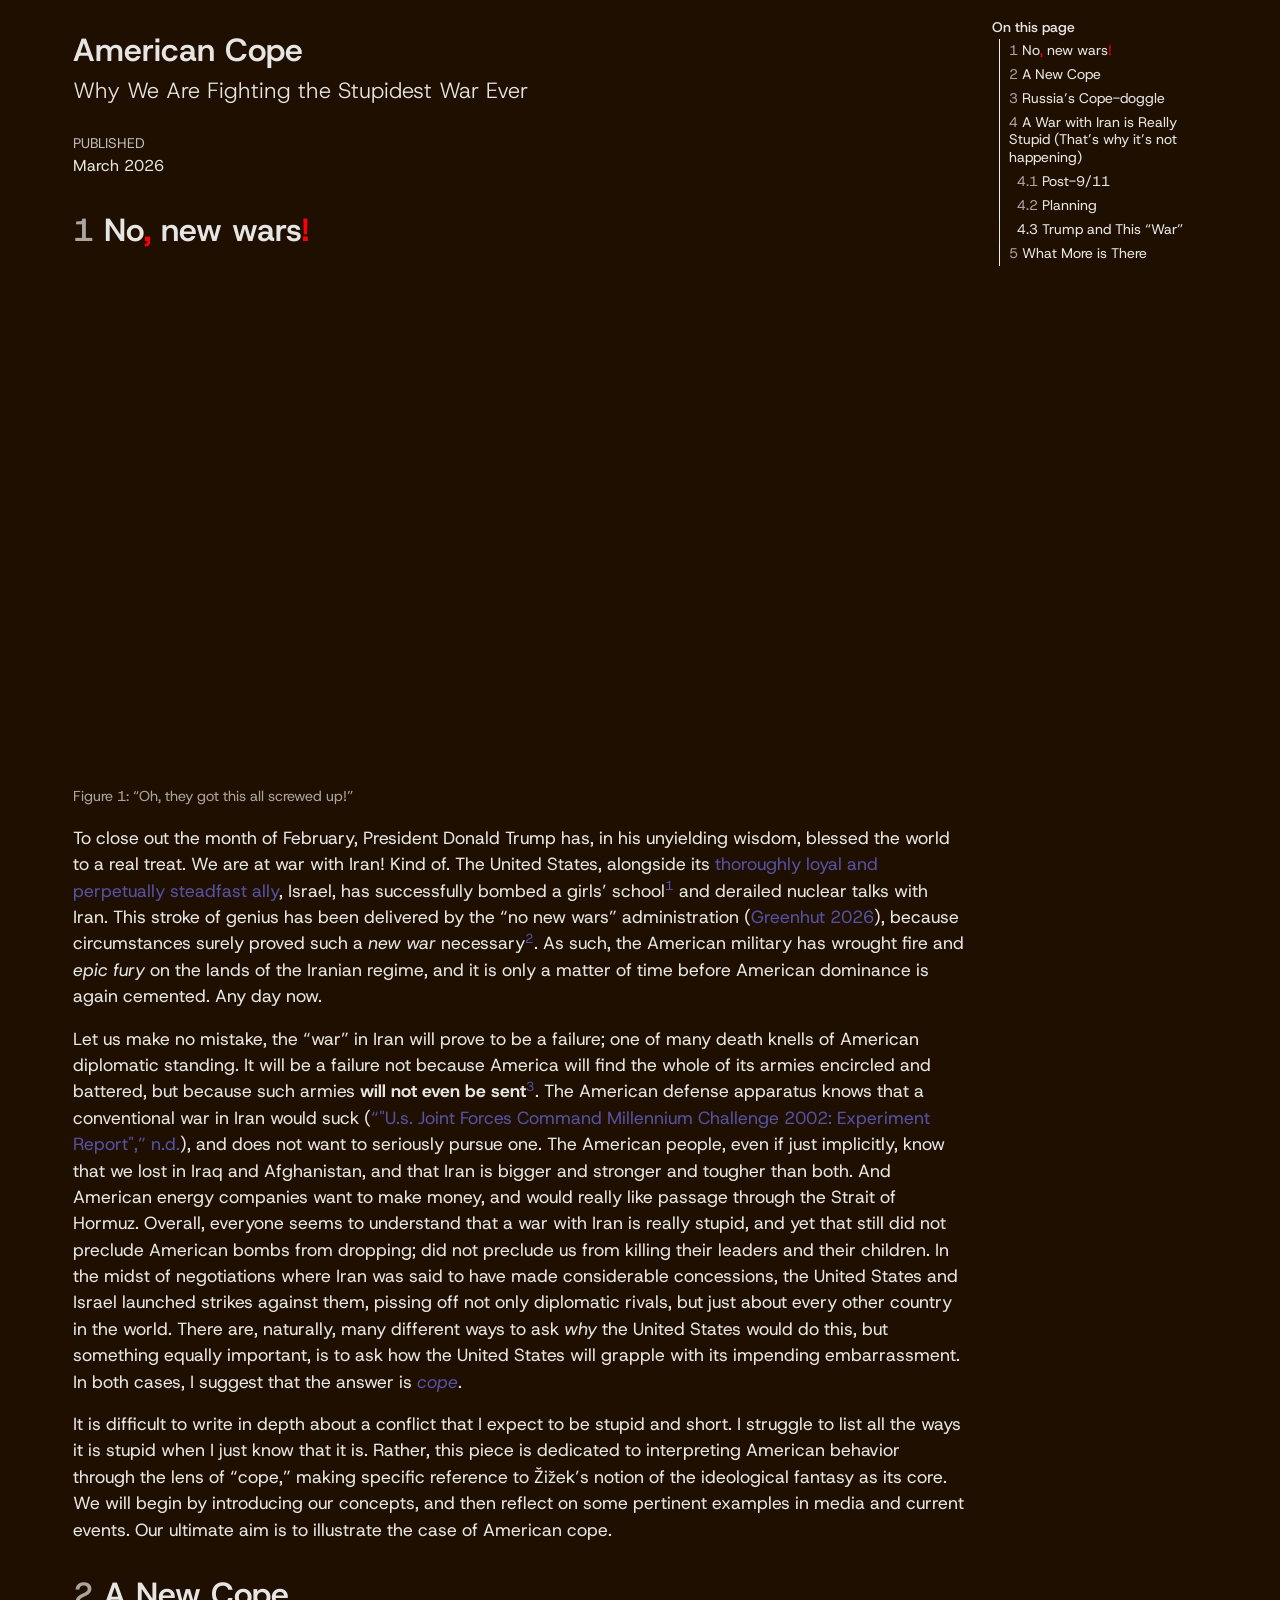
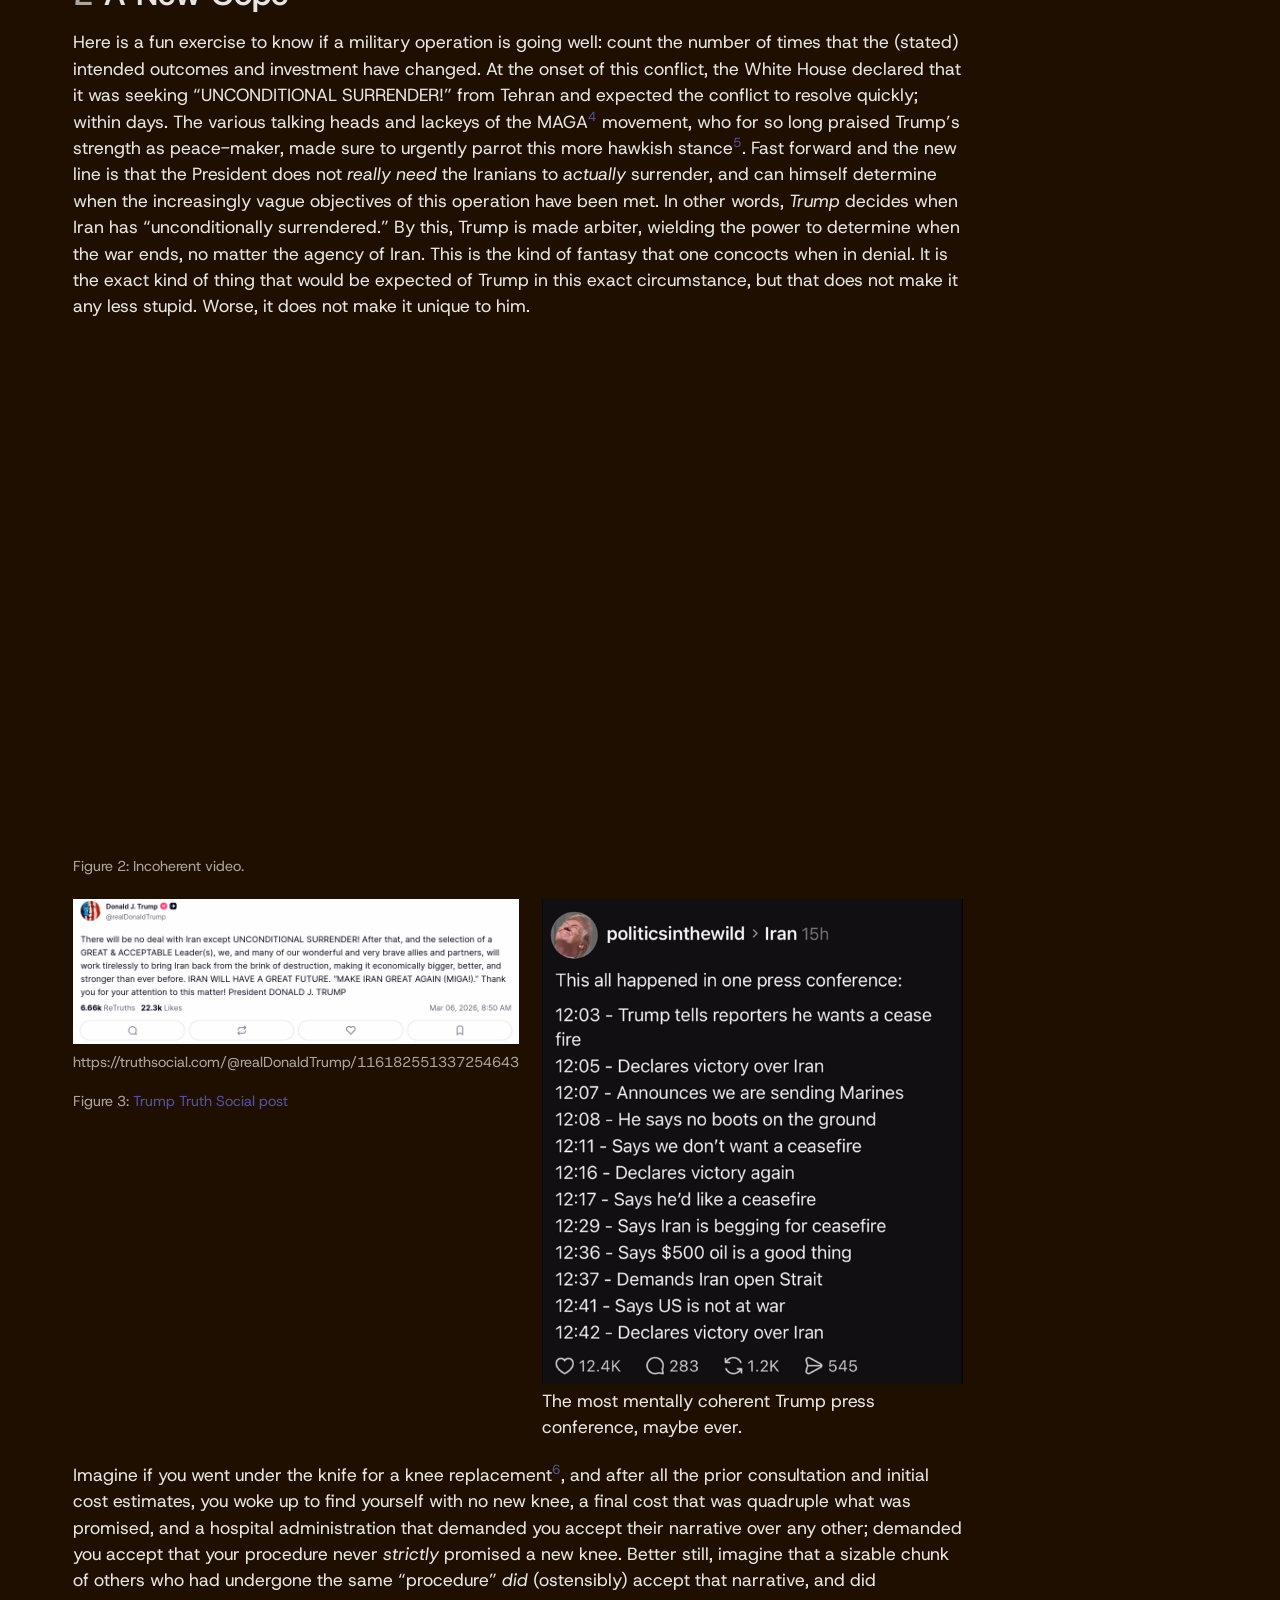
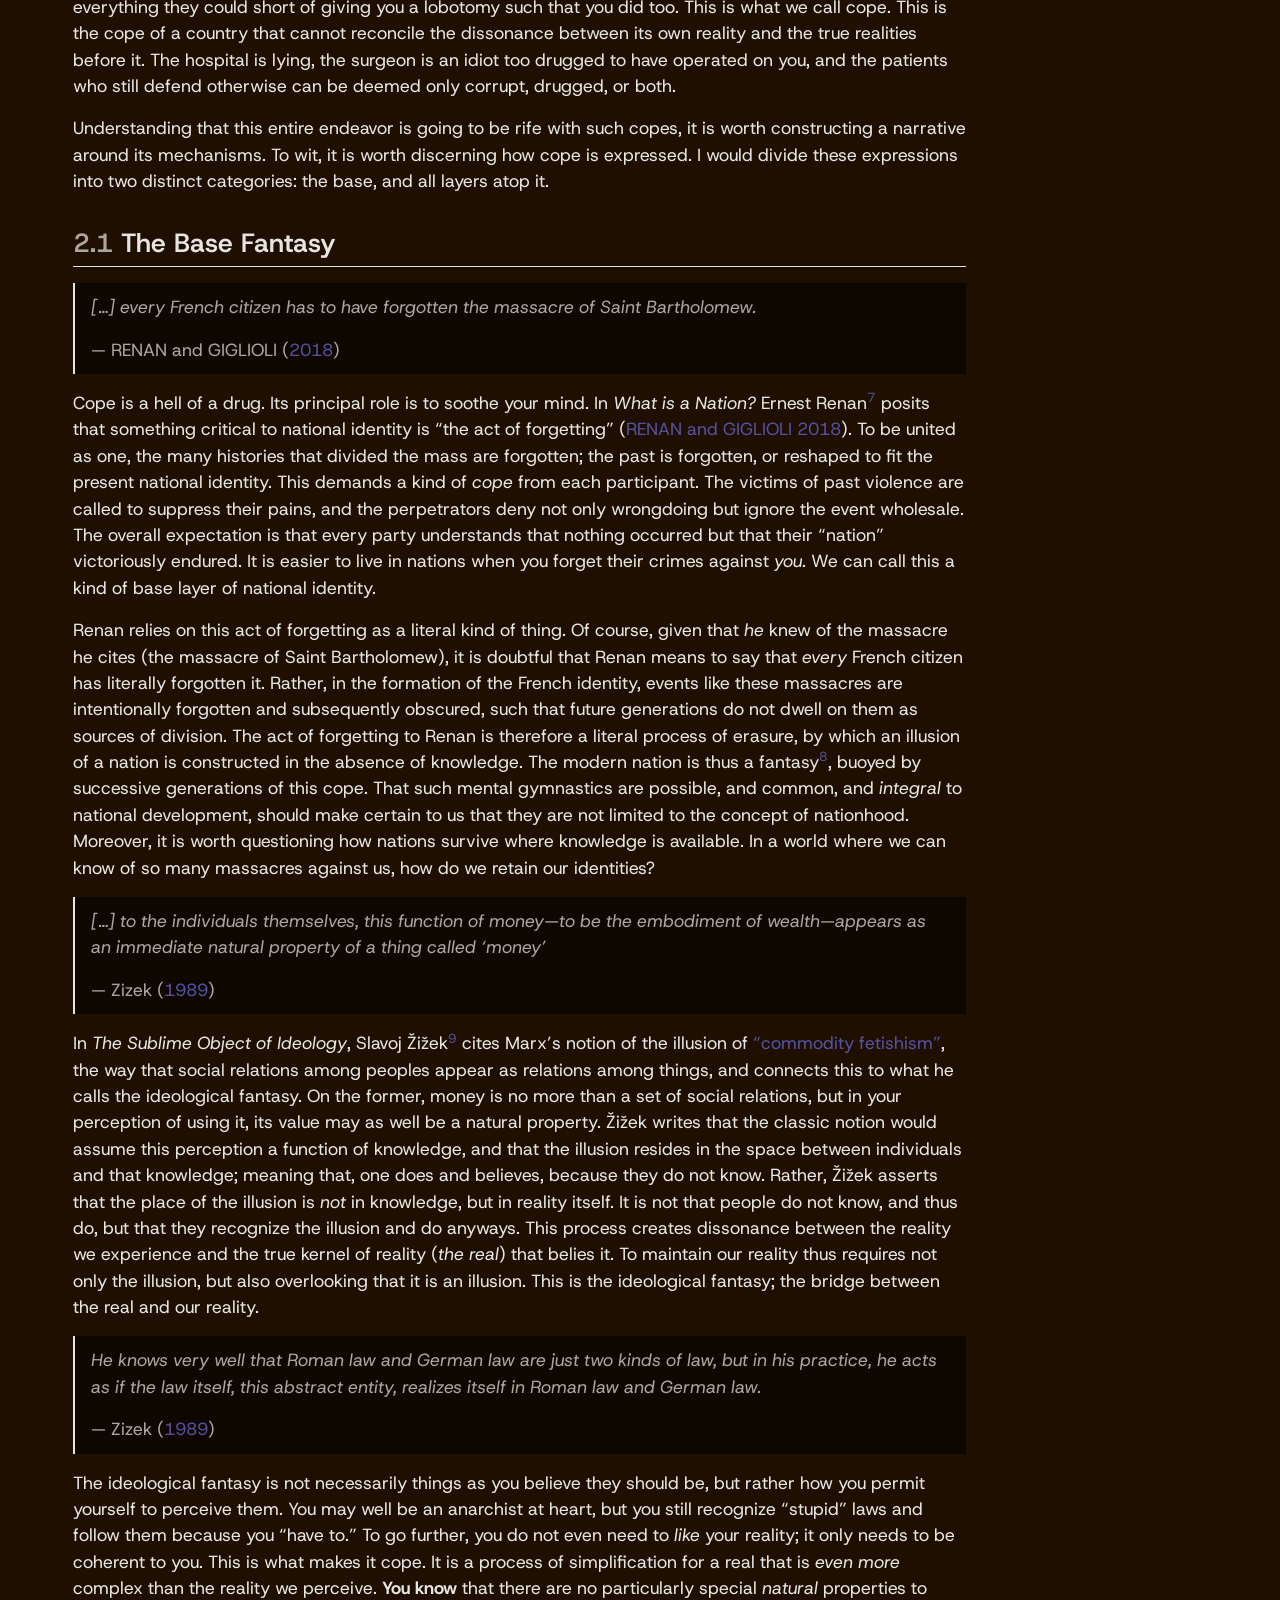
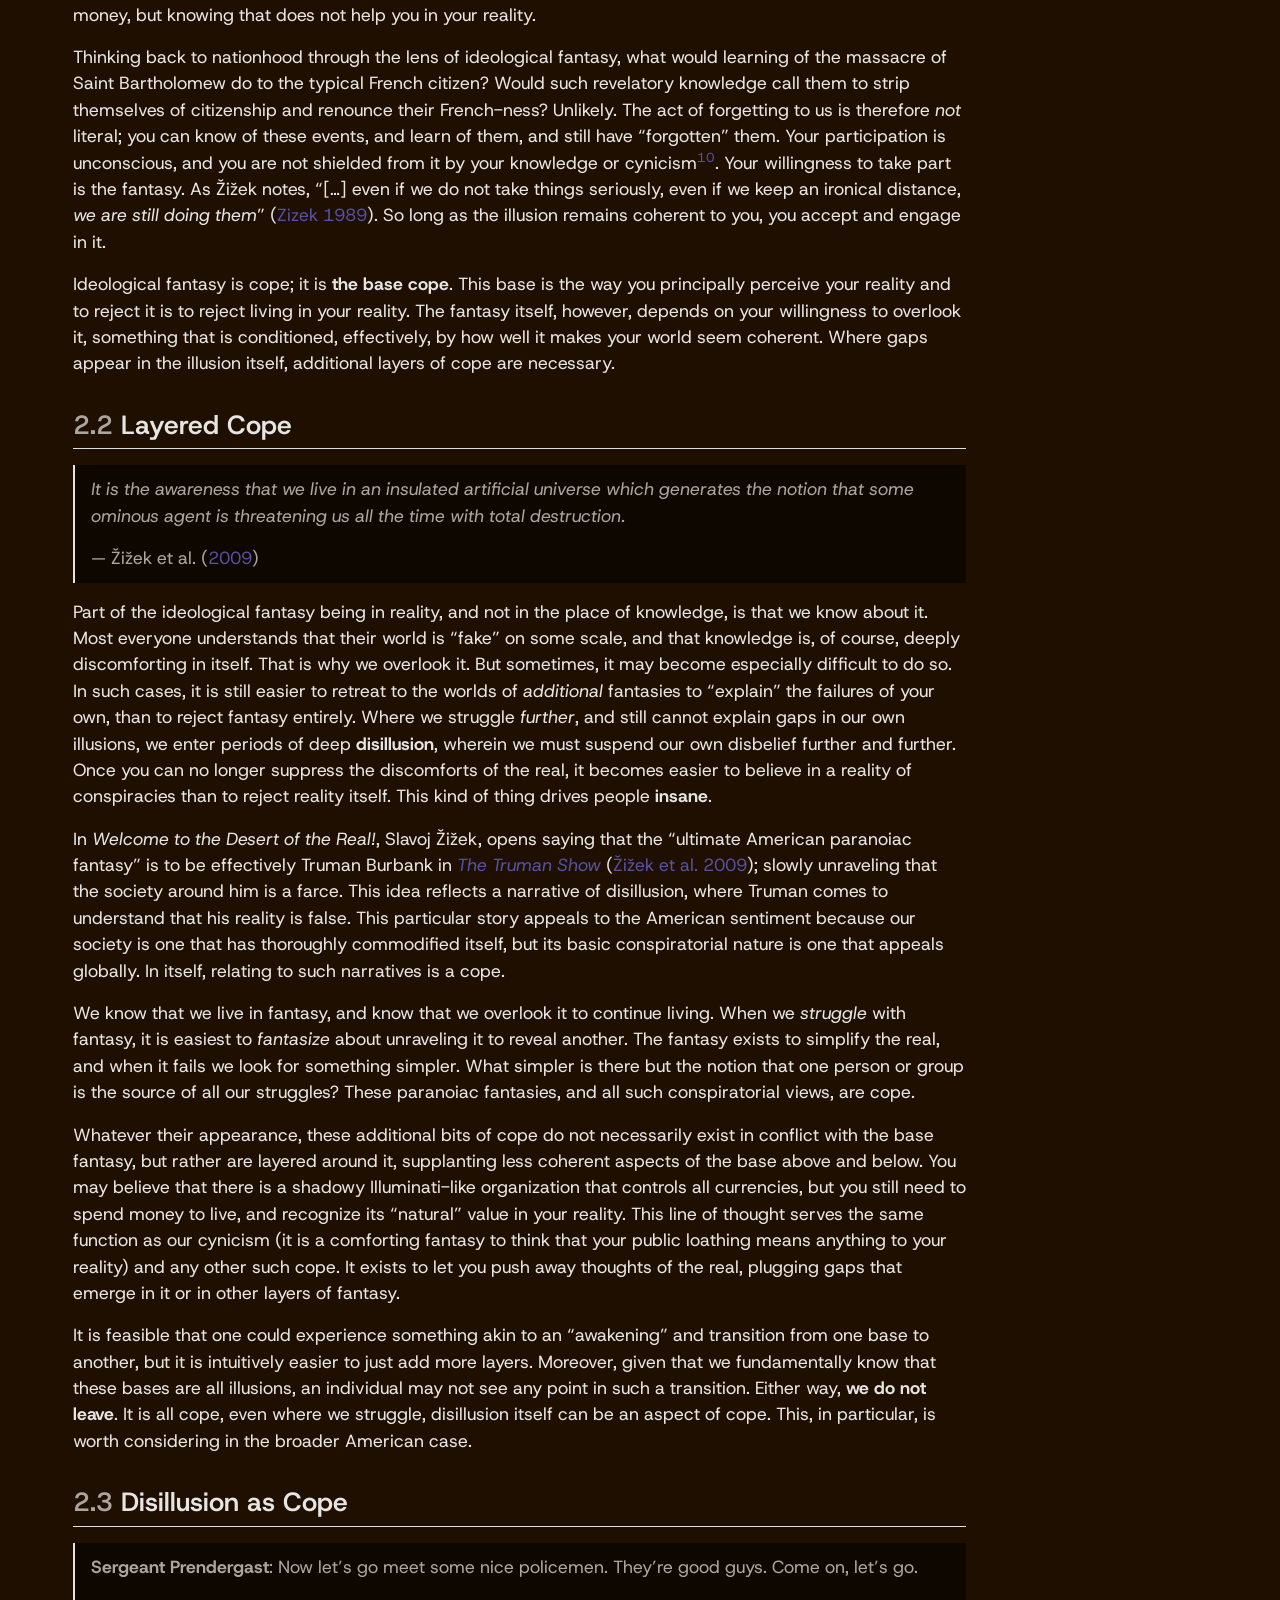
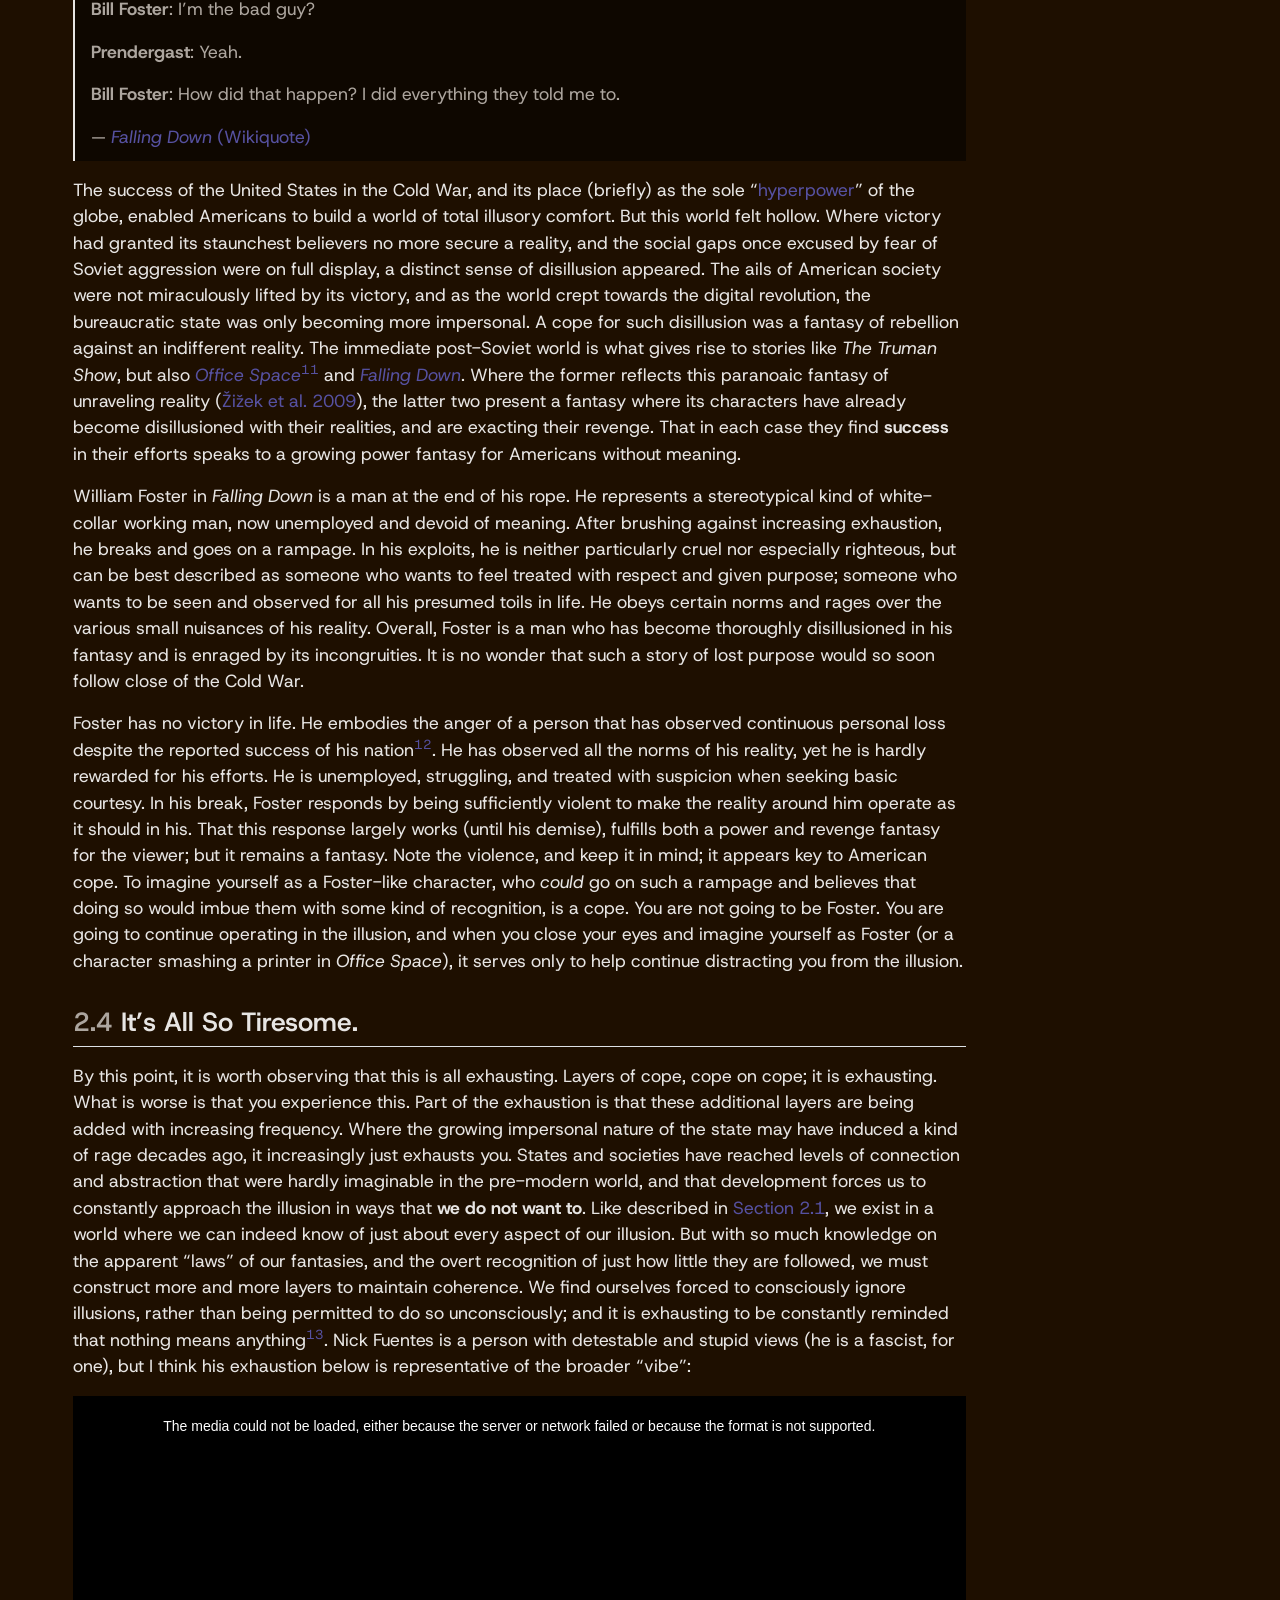
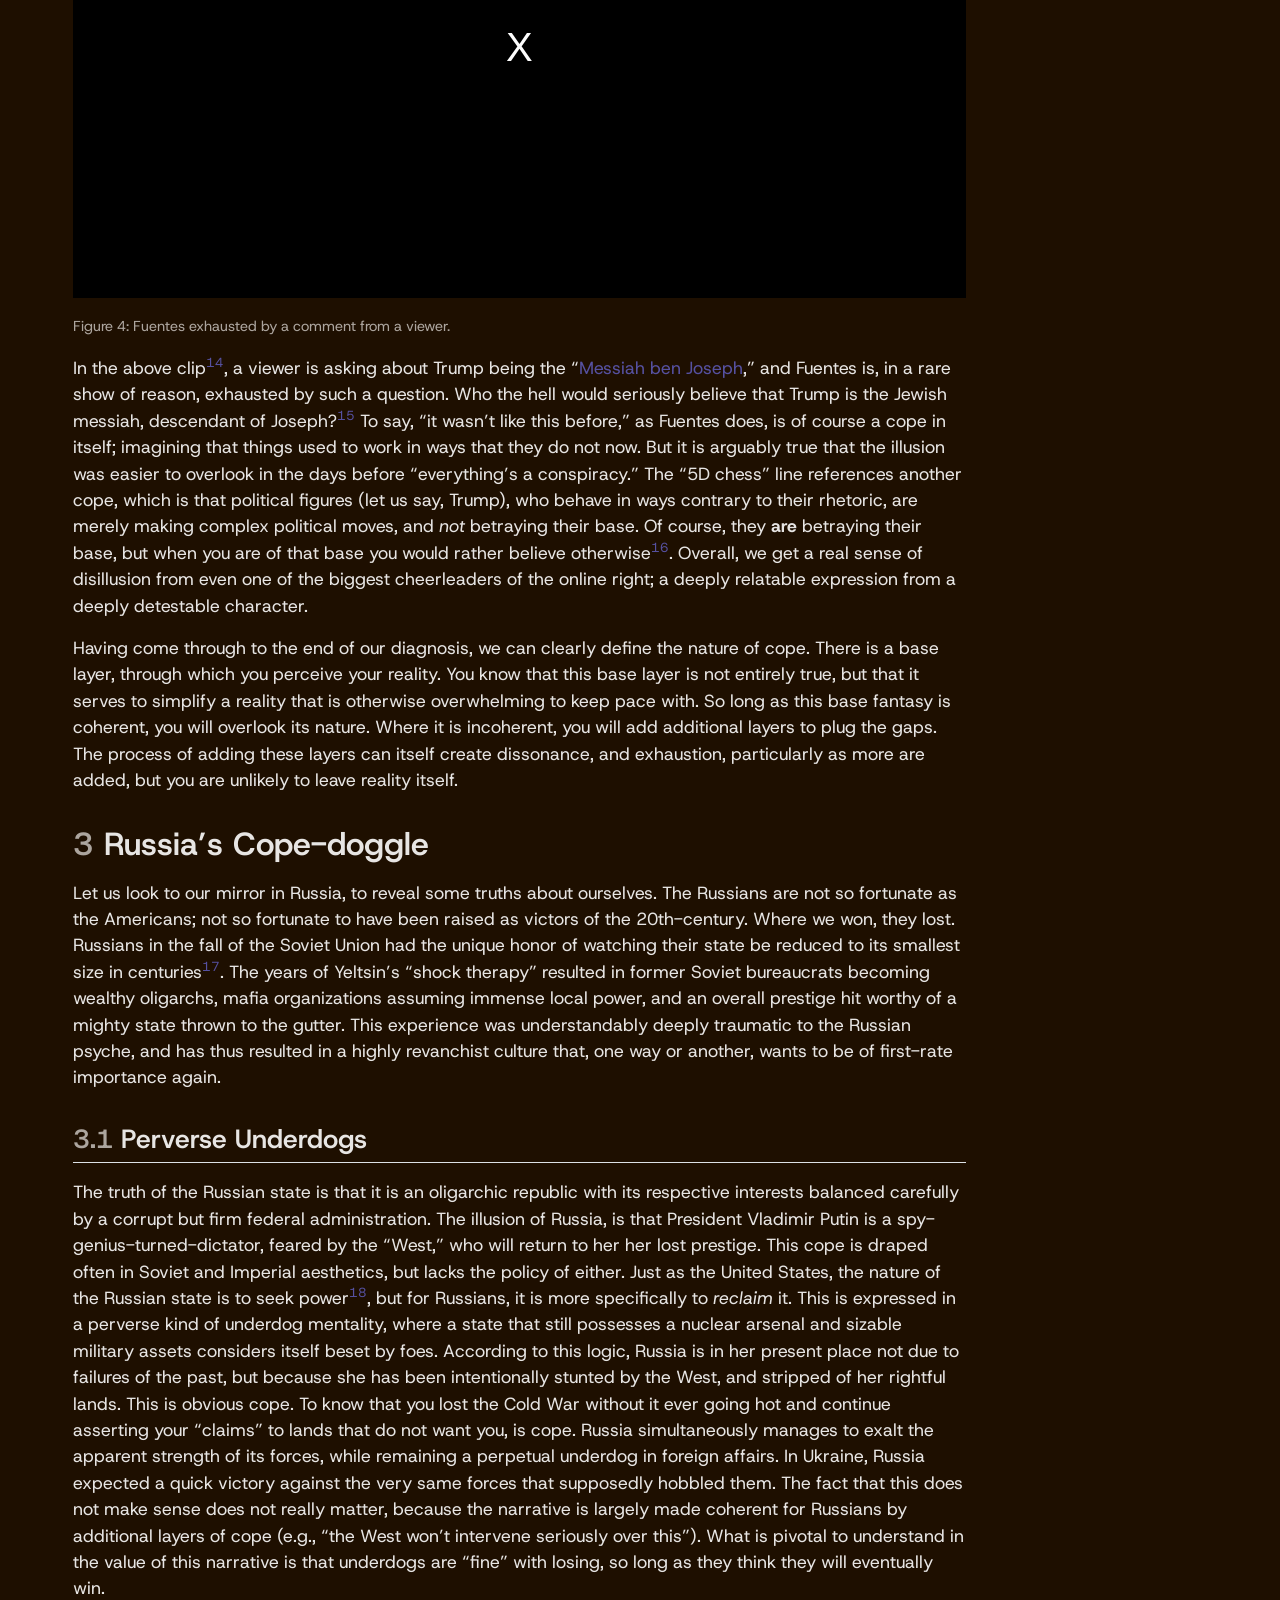
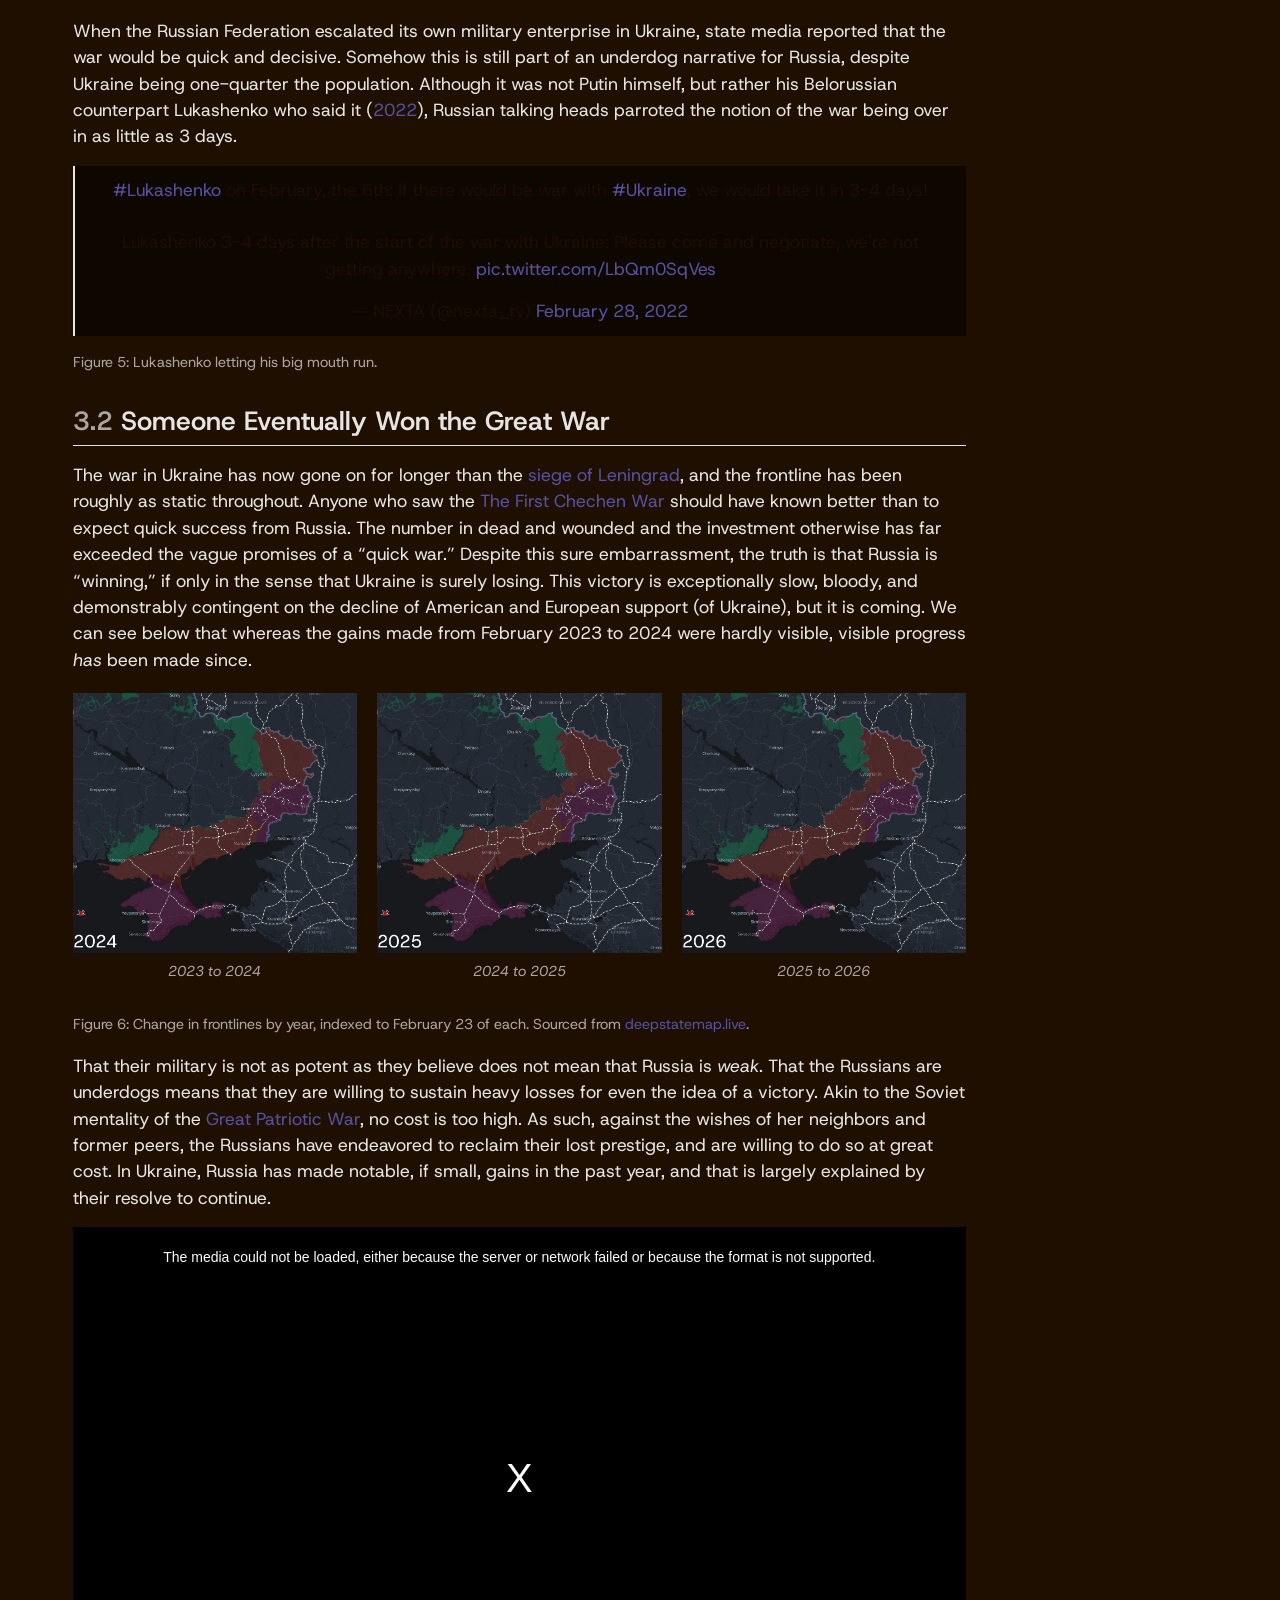
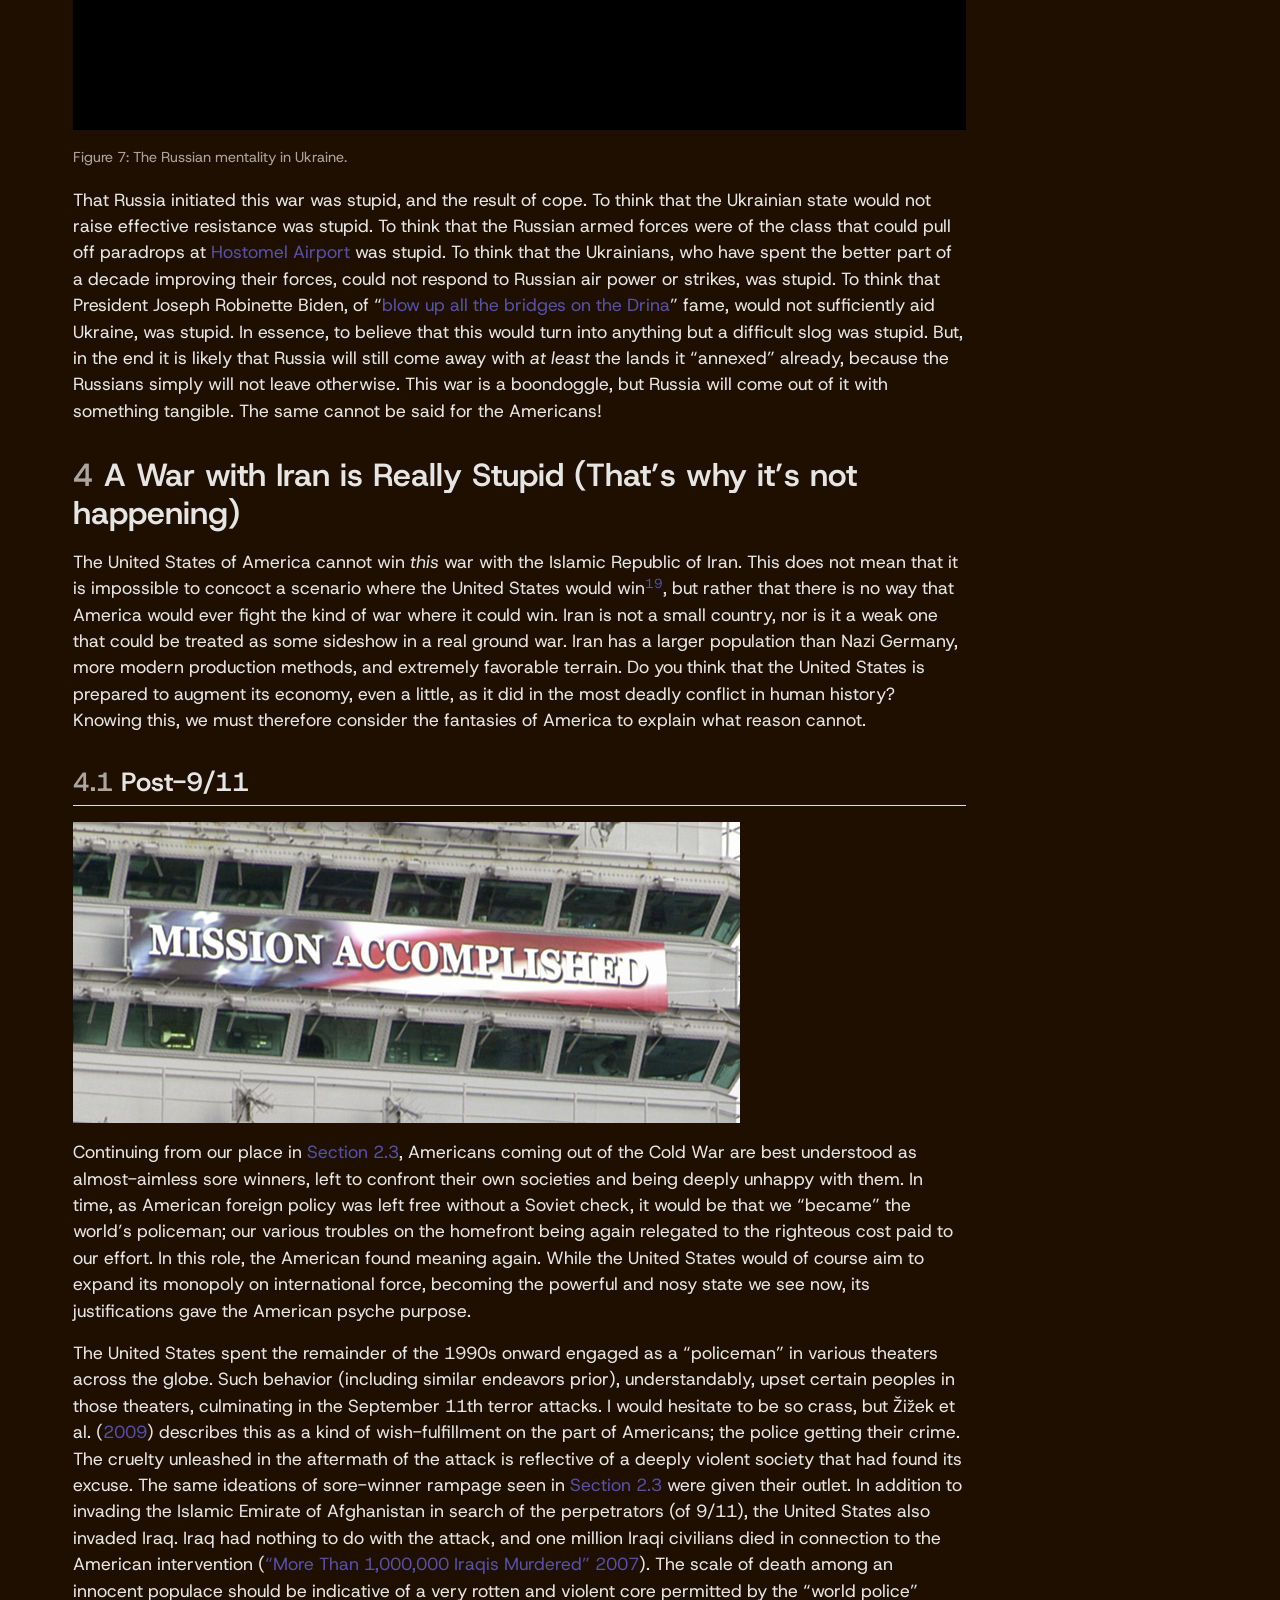
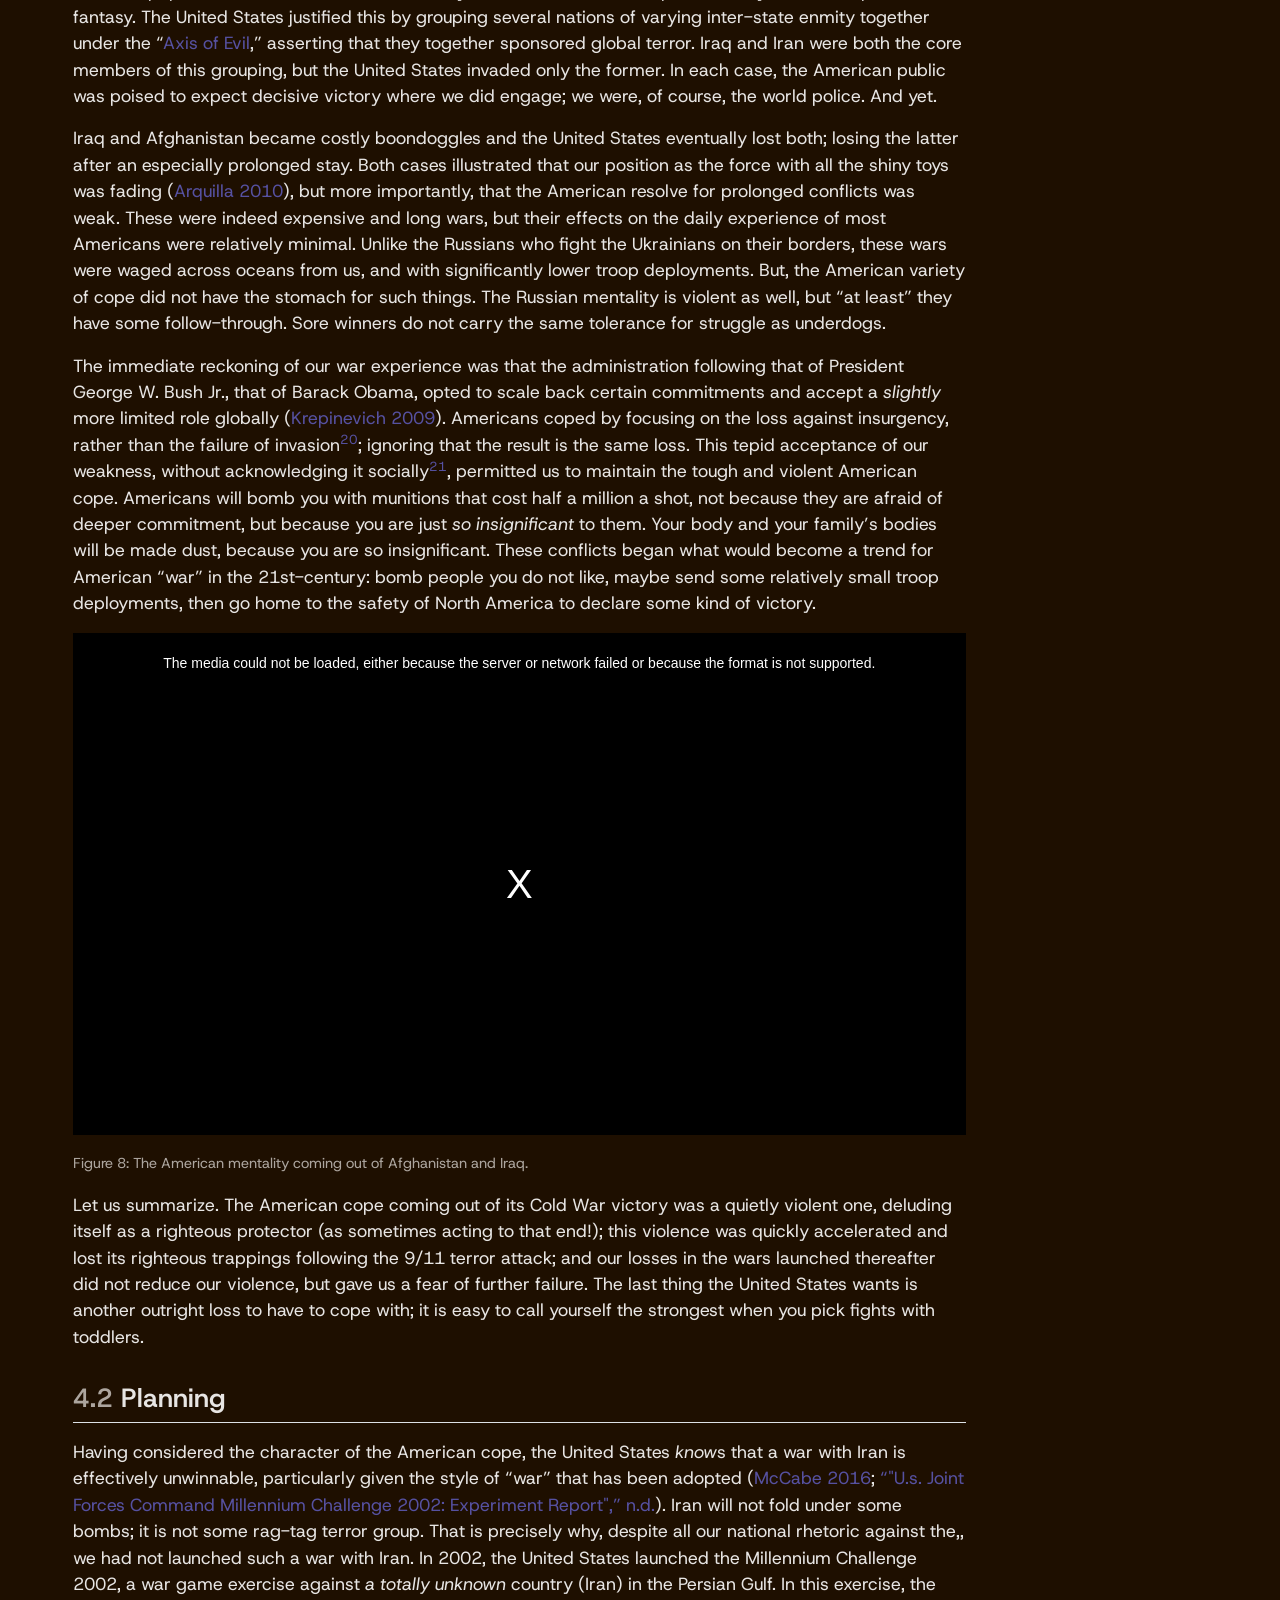
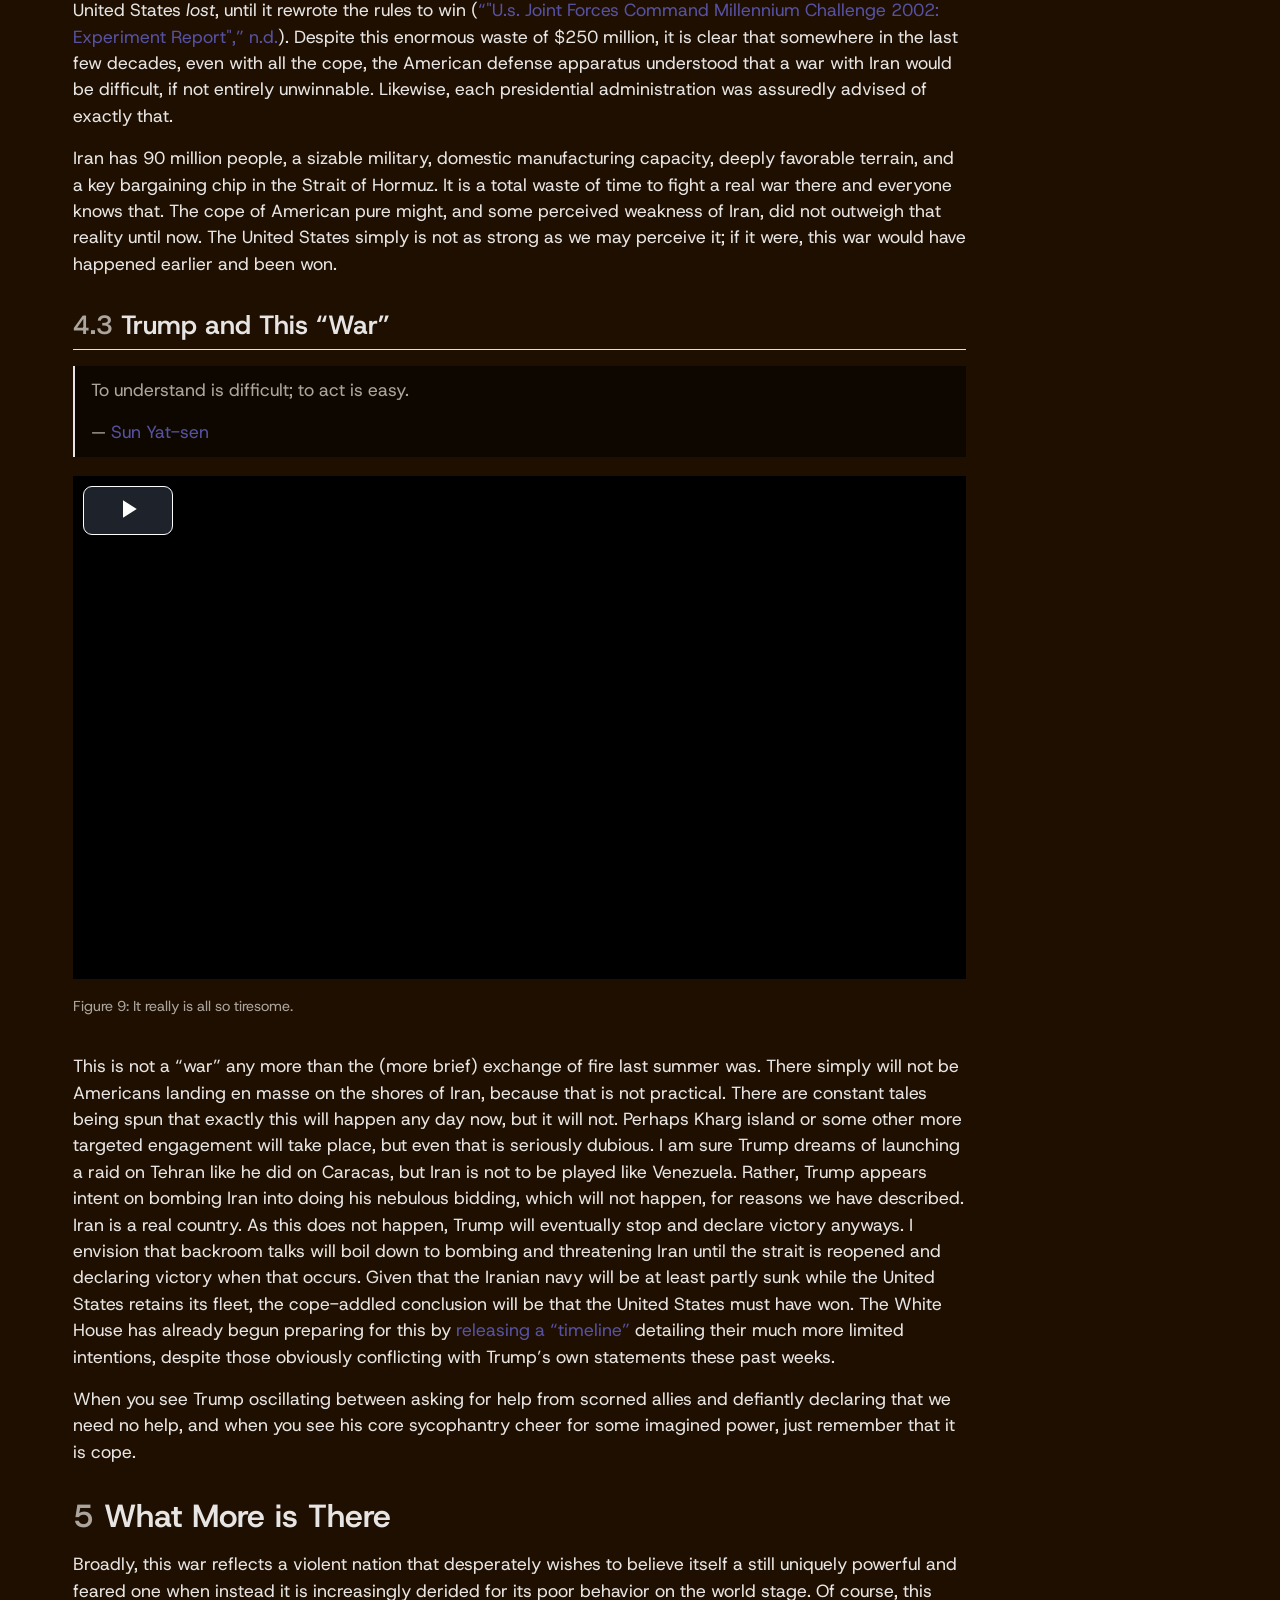
==== Hormuz.html @ 2eae33c9 "fixes" ====
<!DOCTYPE html>
<html xmlns="http://www.w3.org/1999/xhtml" lang="en" xml:lang="en"><head>

<meta charset="utf-8">
<meta name="generator" content="quarto-1.8.25">

<meta name="viewport" content="width=device-width, initial-scale=1.0, user-scalable=yes">


<title>American Cope</title>
<style>
code{white-space: pre-wrap;}
span.smallcaps{font-variant: small-caps;}
div.columns{display: flex; gap: min(4vw, 1.5em);}
div.column{flex: auto; overflow-x: auto;}
div.hanging-indent{margin-left: 1.5em; text-indent: -1.5em;}
ul.task-list{list-style: none;}
ul.task-list li input[type="checkbox"] {
  width: 0.8em;
  margin: 0 0.8em 0.2em -1em; /* quarto-specific, see https://github.com/quarto-dev/quarto-cli/issues/4556 */ 
  vertical-align: middle;
}
/* CSS for citations */
div.csl-bib-body { }
div.csl-entry {
  clear: both;
  margin-bottom: 0em;
}
.hanging-indent div.csl-entry {
  margin-left:2em;
  text-indent:-2em;
}
div.csl-left-margin {
  min-width:2em;
  float:left;
}
div.csl-right-inline {
  margin-left:2em;
  padding-left:1em;
}
div.csl-indent {
  margin-left: 2em;
}</style>


<script src="site_libs/quarto-nav/quarto-nav.js"></script>
<script src="site_libs/clipboard/clipboard.min.js"></script>
<script src="site_libs/quarto-search/autocomplete.umd.js"></script>
<script src="site_libs/quarto-search/fuse.min.js"></script>
<script src="site_libs/quarto-search/quarto-search.js"></script>
<meta name="quarto:offset" content="./">
<script src="site_libs/quarto-html/quarto.js" type="module"></script>
<script src="site_libs/quarto-html/tabsets/tabsets.js" type="module"></script>
<script src="site_libs/quarto-html/axe/axe-check.js" type="module"></script>
<script src="site_libs/quarto-html/popper.min.js"></script>
<script src="site_libs/quarto-html/tippy.umd.min.js"></script>
<script src="site_libs/quarto-html/anchor.min.js"></script>
<link href="site_libs/quarto-html/tippy.css" rel="stylesheet">
<link href="site_libs/quarto-html/quarto-syntax-highlighting-dark-707d8167ce6003fca903bfe2be84ab7f.css" rel="stylesheet" id="quarto-text-highlighting-styles">
<script src="site_libs/bootstrap/bootstrap.min.js"></script>
<link href="site_libs/bootstrap/bootstrap-icons.css" rel="stylesheet">
<link href="site_libs/bootstrap/bootstrap-4165b6f5d62994becac2ed2bf431bd04.min.css" rel="stylesheet" append-hash="true" id="quarto-bootstrap" data-mode="dark">
<script src="site_libs/quarto-contrib/videojs/video.min.js"></script>
<link href="site_libs/quarto-contrib/videojs/video-js.css" rel="stylesheet">
<script src="site_libs/quarto-contrib/glightbox/glightbox.min.js"></script>
<link href="site_libs/quarto-contrib/glightbox/glightbox.min.css" rel="stylesheet">
<link href="site_libs/quarto-contrib/glightbox/lightbox.css" rel="stylesheet">
<script id="quarto-search-options" type="application/json">{
  "location": "sidebar",
  "copy-button": false,
  "collapse-after": 3,
  "panel-placement": "start",
  "type": "textbox",
  "limit": 50,
  "keyboard-shortcut": [
    "f",
    "/",
    "s"
  ],
  "show-item-context": false,
  "language": {
    "search-no-results-text": "No results",
    "search-matching-documents-text": "matching documents",
    "search-copy-link-title": "Copy link to search",
    "search-hide-matches-text": "Hide additional matches",
    "search-more-match-text": "more match in this document",
    "search-more-matches-text": "more matches in this document",
    "search-clear-button-title": "Clear",
    "search-text-placeholder": "",
    "search-detached-cancel-button-title": "Cancel",
    "search-submit-button-title": "Submit",
    "search-label": "Search"
  }
}</script>
<style>html{ scroll-behavior: smooth; }</style>


</head>

<body class="quarto-light">

<div id="quarto-search-results"></div>
<!-- content -->
<div id="quarto-content" class="quarto-container page-columns page-rows-contents page-layout-full">
<!-- sidebar -->
<!-- margin-sidebar -->
    <div id="quarto-margin-sidebar" class="sidebar margin-sidebar">
        <nav id="TOC" role="doc-toc" class="toc-active">
    <h2 id="toc-title">On this page</h2>
   
  <ul class="collapse">
  <li><a href="#no-new-wars" id="toc-no-new-wars" class="nav-link active" data-scroll-target="#no-new-wars"><span class="header-section-number">1</span> No<span style="color:red">,</span> new wars<span style="color:red">!</span></a></li>
  <li><a href="#a-new-cope" id="toc-a-new-cope" class="nav-link" data-scroll-target="#a-new-cope"><span class="header-section-number">2</span> A New Cope</a>
  <ul class="collapse">
  <li><a href="#sec-base" id="toc-sec-base" class="nav-link" data-scroll-target="#sec-base"><span class="header-section-number">2.1</span> The Base Fantasy</a></li>
  <li><a href="#sec-layered" id="toc-sec-layered" class="nav-link" data-scroll-target="#sec-layered"><span class="header-section-number">2.2</span> Layered Cope</a></li>
  <li><a href="#sec-Foster" id="toc-sec-Foster" class="nav-link" data-scroll-target="#sec-Foster"><span class="header-section-number">2.3</span> Disillusion as Cope</a></li>
  <li><a href="#its-all-so-tiresome." id="toc-its-all-so-tiresome." class="nav-link" data-scroll-target="#its-all-so-tiresome."><span class="header-section-number">2.4</span> It’s All So Tiresome.</a></li>
  </ul></li>
  <li><a href="#russias-cope-doggle" id="toc-russias-cope-doggle" class="nav-link" data-scroll-target="#russias-cope-doggle"><span class="header-section-number">3</span> Russia’s Cope-doggle</a>
  <ul class="collapse">
  <li><a href="#perverse-underdogs" id="toc-perverse-underdogs" class="nav-link" data-scroll-target="#perverse-underdogs"><span class="header-section-number">3.1</span> Perverse Underdogs</a></li>
  <li><a href="#someone-eventually-won-the-great-war" id="toc-someone-eventually-won-the-great-war" class="nav-link" data-scroll-target="#someone-eventually-won-the-great-war"><span class="header-section-number">3.2</span> Someone Eventually Won the Great War</a></li>
  </ul></li>
  <li><a href="#sec-IranWar" id="toc-sec-IranWar" class="nav-link" data-scroll-target="#sec-IranWar"><span class="header-section-number">4</span> A War with Iran is Really Stupid (That’s why it’s not happening)</a>
  <ul class="collapse">
  <li><a href="#post-911" id="toc-post-911" class="nav-link" data-scroll-target="#post-911"><span class="header-section-number">4.1</span> Post-9/11</a></li>
  <li><a href="#planning" id="toc-planning" class="nav-link" data-scroll-target="#planning"><span class="header-section-number">4.2</span> Planning</a></li>
  <li><a href="#trump-and-this-war" id="toc-trump-and-this-war" class="nav-link" data-scroll-target="#trump-and-this-war"><span class="header-section-number">4.3</span> Trump and This “War”</a></li>
  </ul></li>
  <li><a href="#what-more-is-there" id="toc-what-more-is-there" class="nav-link" data-scroll-target="#what-more-is-there"><span class="header-section-number">5</span> What More is There</a></li>
  </ul>
</nav>
    </div>
<!-- main -->
<main class="content column-page-left" id="quarto-document-content">

<header id="title-block-header" class="quarto-title-block default">
<div class="quarto-title">
<h1 class="title">American Cope</h1>
<p class="subtitle lead">Why We Are Fighting the Stupidest War Ever</p>
</div>



<div class="quarto-title-meta column-page-left">

    
    <div>
    <div class="quarto-title-meta-heading">Published</div>
    <div class="quarto-title-meta-contents">
      <p class="date">March 2026</p>
    </div>
  </div>
  
    
  </div>
  


</header>


<section id="no-new-wars" class="level1" data-number="1">
<h1 data-number="1"><span class="header-section-number">1</span> No<span style="color:red">,</span> new wars<span style="color:red">!</span></h1>
<div id="fig-simpson" class="quarto-float quarto-figure quarto-figure-center anchored">
<figure class="quarto-float quarto-float-fig figure">
<div aria-describedby="fig-simpson-caption-0ceaefa1-69ba-4598-a22c-09a6ac19f8ca">
<div class="quarto-video ratio ratio-16x9"><iframe data-external="1" src="https://www.youtube.com/embed/5yuL6PcgSgM" title="" frameborder="0" allow="accelerometer; autoplay; clipboard-write; encrypted-media; gyroscope; picture-in-picture" allowfullscreen=""></iframe></div>
</div>
<figcaption class="quarto-float-caption-bottom quarto-float-caption quarto-float-fig" id="fig-simpson-caption-0ceaefa1-69ba-4598-a22c-09a6ac19f8ca">
Figure&nbsp;1: “Oh, they got this all screwed up!”
</figcaption>
</figure>
</div>
<p>To close out the month of February, President Donald Trump has, in his unyielding wisdom, blessed the world to a real treat. We are at war with Iran! Kind of. The United States, alongside its <a href="https://en.wikipedia.org/wiki/USS_Liberty">thoroughly loyal and perpetually steadfast ally</a>, Israel, has successfully bombed a girls’ school<a href="#fn1" class="footnote-ref" id="fnref1" role="doc-noteref"><sup>1</sup></a> and derailed nuclear talks with Iran. This stroke of genius has been delivered by the “no new wars” administration <span class="citation" data-cites="reason">(<a href="#ref-reason" role="doc-biblioref">Greenhut 2026</a>)</span>, because circumstances surely proved such a <em>new war</em> necessary<a href="#fn2" class="footnote-ref" id="fnref2" role="doc-noteref"><sup>2</sup></a>. As such, the American military has wrought fire and <em>epic fury</em> on the lands of the Iranian regime, and it is only a matter of time before American dominance is again cemented. Any day now.</p>
<p>Let us make no mistake, the “war” in Iran will prove to be a failure; one of many death knells of American diplomatic standing. It will be a failure not because America will find the whole of its armies encircled and battered, but because such armies <strong>will not even be sent</strong><a href="#fn3" class="footnote-ref" id="fnref3" role="doc-noteref"><sup>3</sup></a>. The American defense apparatus knows that a conventional war in Iran would suck <span class="citation" data-cites="millennium2002">(<a href="#ref-millennium2002" role="doc-biblioref"><span>“"U.s. Joint Forces Command Millennium Challenge 2002: Experiment Report",”</span> n.d.</a>)</span>, and does not want to seriously pursue one. The American people, even if just implicitly, know that we lost in Iraq and Afghanistan, and that Iran is bigger and stronger and tougher than both. And American energy companies want to make money, and would really like passage through the Strait of Hormuz. Overall, everyone seems to understand that a war with Iran is really stupid, and yet that still did not preclude American bombs from dropping; did not preclude us from killing their leaders and their children. In the midst of negotiations where Iran was said to have made considerable concessions, the United States and Israel launched strikes against them, pissing off not only diplomatic rivals, but just about every other country in the world. There are, naturally, many different ways to ask <em>why</em> the United States would do this, but something equally important, is to ask how the United States will grapple with its impending embarrassment. In both cases, I suggest that the answer is <a href="https://en.wiktionary.org/wiki/cope#Noun"><em>cope</em></a>.</p>
<p>It is difficult to write in depth about a conflict that I expect to be stupid and short. I struggle to list all the ways it is stupid when I just know that it is. Rather, this piece is dedicated to interpreting American behavior through the lens of “cope,” making specific reference to Žižek’s notion of the ideological fantasy as its core. We will begin by introducing our concepts, and then reflect on some pertinent examples in media and current events. Our ultimate aim is to illustrate the case of American cope.</p>
</section>
<section id="a-new-cope" class="level1" data-number="2">
<h1 data-number="2"><span class="header-section-number">2</span> A New Cope</h1>
<p>Here is a fun exercise to know if a military operation is going well: count the number of times that the (stated) intended outcomes and investment have changed. At the onset of this conflict, the White House declared that it was seeking “UNCONDITIONAL SURRENDER!” from Tehran and expected the conflict to resolve quickly; within days. The various talking heads and lackeys of the MAGA<a href="#fn4" class="footnote-ref" id="fnref4" role="doc-noteref"><sup>4</sup></a> movement, who for so long praised Trump’s strength as peace-maker, made sure to urgently parrot this more hawkish stance<a href="#fn5" class="footnote-ref" id="fnref5" role="doc-noteref"><sup>5</sup></a>. Fast forward and the new line is that the President does not <em>really need</em> the Iranians to <em>actually</em> surrender, and can himself determine when the increasingly vague objectives of this operation have been met. In other words, <em>Trump</em> decides when Iran has “unconditionally surrendered.” By this, Trump is made arbiter, wielding the power to determine when the war ends, no matter the agency of Iran. This is the kind of fantasy that one concocts when in denial. It is the exact kind of thing that would be expected of Trump in this exact circumstance, but that does not make it any less stupid. Worse, it does not make it unique to him.</p>
<div id="fig-trumpvid" class="quarto-float quarto-figure quarto-figure-center anchored">
<figure class="quarto-float quarto-float-fig figure">
<div aria-describedby="fig-trumpvid-caption-0ceaefa1-69ba-4598-a22c-09a6ac19f8ca">
<div class="quarto-video ratio ratio-16x9"><iframe data-external="1" src="https://www.youtube.com/embed/LOlp5sw2V38" title="" frameborder="0" allow="accelerometer; autoplay; clipboard-write; encrypted-media; gyroscope; picture-in-picture" allowfullscreen=""></iframe></div>
</div>
<figcaption class="quarto-float-caption-bottom quarto-float-caption quarto-float-fig" id="fig-trumpvid-caption-0ceaefa1-69ba-4598-a22c-09a6ac19f8ca">
Figure&nbsp;2: Incoherent video.
</figcaption>
</figure>
</div>
<div class="quarto-layout-panel" data-layout-ncol="2">
<div class="quarto-layout-row">
<div class="quarto-layout-cell" style="flex-basis: 50.0%;justify-content: flex-start;">
<div id="fig-trumptweet" class="quarto-float quarto-figure quarto-figure-center anchored">
<figure class="quarto-float quarto-float-fig figure">
<div aria-describedby="fig-trumptweet-caption-0ceaefa1-69ba-4598-a22c-09a6ac19f8ca">
<div class="quarto-figure quarto-figure-center">
<figure class="figure">
<p><a href="Notes/images/clipboard-838464958.png" class="lightbox" data-gallery="quarto-lightbox-gallery-1" title="https://truthsocial.com/@realDonaldTrump/116182551337254643"><img src="Notes/images/clipboard-838464958.png" class="img-fluid figure-img"></a></p>
<figcaption>https://truthsocial.com/@realDonaldTrump/116182551337254643</figcaption>
</figure>
</div>
</div>
<figcaption class="quarto-float-caption-bottom quarto-float-caption quarto-float-fig" id="fig-trumptweet-caption-0ceaefa1-69ba-4598-a22c-09a6ac19f8ca">
Figure&nbsp;3: <a href="https://truthsocial.com/@realDonaldTrump/116182551337254643">Trump Truth Social post</a>
</figcaption>
</figure>
</div>
</div>
<div class="quarto-layout-cell" style="flex-basis: 50.0%;justify-content: center;">
<p><a href="Notes/hormuz/Images/Meeting.png" class="lightbox" data-gallery="quarto-lightbox-gallery-2"><img src="Notes/hormuz/Images/Meeting.png" class="img-fluid"></a></p>
<p>The most mentally coherent Trump press conference, maybe ever.</p>
</div>
</div>
</div>
<p>Imagine if you went under the knife for a knee replacement<a href="#fn6" class="footnote-ref" id="fnref6" role="doc-noteref"><sup>6</sup></a>, and after all the prior consultation and initial cost estimates, you woke up to find yourself with no new knee, a final cost that was quadruple what was promised, and a hospital administration that demanded you accept their narrative over any other; demanded you accept that your procedure never <em>strictly</em> promised a new knee. Better still, imagine that a sizable chunk of others who had undergone the same “procedure” <em>did</em> (ostensibly) accept that narrative, and did everything they could short of giving you a lobotomy such that you did too. This is what we call cope. This is the cope of a country that cannot reconcile the dissonance between its own reality and the true realities before it. The hospital is lying, the surgeon is an idiot too drugged to have operated on you, and the patients who still defend otherwise can be deemed only corrupt, drugged, or both.</p>
<p>Understanding that this entire endeavor is going to be rife with such copes, it is worth constructing a narrative around its mechanisms. To wit, it is worth discerning how cope is expressed. I would divide these expressions into two distinct categories: the base, and all layers atop it.</p>
<section id="sec-base" class="level2" data-number="2.1">
<h2 data-number="2.1" class="anchored" data-anchor-id="sec-base"><span class="header-section-number">2.1</span> The Base Fantasy</h2>
<blockquote class="blockquote">
<p><em>[…] every French citizen has to have forgotten the massacre of Saint Bartholomew.</em></p>
<p>— <span class="citation" data-cites="renan">RENAN and GIGLIOLI (<a href="#ref-renan" role="doc-biblioref">2018</a>)</span></p>
</blockquote>
<p>Cope is a hell of a drug. Its principal role is to soothe your mind. In <em>What is a Nation?</em> Ernest Renan<a href="#fn7" class="footnote-ref" id="fnref7" role="doc-noteref"><sup>7</sup></a> posits that something critical to national identity is “the act of forgetting” <span class="citation" data-cites="renan">(<a href="#ref-renan" role="doc-biblioref">RENAN and GIGLIOLI 2018</a>)</span>. To be united as one, the many histories that divided the mass are forgotten; the past is forgotten, or reshaped to fit the present national identity. This demands a kind of <em>cope</em> from each participant. The victims of past violence are called to suppress their pains, and the perpetrators deny not only wrongdoing but ignore the event wholesale. The overall expectation is that every party understands that nothing occurred but that their “nation” victoriously endured. It is easier to live in nations when you forget their crimes against <em>you</em>. We can call this a kind of base layer of national identity.</p>
<p>Renan relies on this act of forgetting as a literal kind of thing. Of course, given that <em>he</em> knew of the massacre he cites (the massacre of Saint Bartholomew), it is doubtful that Renan means to say that <em>every</em> French citizen has literally forgotten it. Rather, in the formation of the French identity, events like these massacres are intentionally forgotten and subsequently obscured, such that future generations do not dwell on them as sources of division. The act of forgetting to Renan is therefore a literal process of erasure, by which an illusion of a nation is constructed in the absence of knowledge. The modern nation is thus a fantasy<a href="#fn8" class="footnote-ref" id="fnref8" role="doc-noteref"><sup>8</sup></a>, buoyed by successive generations of this cope. That such mental gymnastics are possible, and common, and <em>integral</em> to national development, should make certain to us that they are not limited to the concept of nationhood. Moreover, it is worth questioning how nations survive where knowledge is available. In a world where we can know of so many massacres against us, how do we retain our identities?</p>
<blockquote class="blockquote">
<p><em>[…] to the individuals themselves, this function of money—to be the embodiment of wealth—appears as an immediate natural property of a thing called ‘money’</em></p>
<p>— <span class="citation" data-cites="sublime">Zizek (<a href="#ref-sublime" role="doc-biblioref">1989</a>)</span></p>
</blockquote>
<p>In <em>The Sublime Object of Ideology</em>, Slavoj Žižek<a href="#fn9" class="footnote-ref" id="fnref9" role="doc-noteref"><sup>9</sup></a> cites Marx’s notion of the illusion of <a href="(https://en.wikipedia.org/wiki/Commodity_fetishism)">“commodity fetishism”</a>, the way that social relations among peoples appear as relations among things, and connects this to what he calls the ideological fantasy. On the former, money is no more than a set of social relations, but in your perception of using it, its value may as well be a natural property. Žižek writes that the classic notion would assume this perception a function of knowledge, and that the illusion resides in the space between individuals and that knowledge; meaning that, one does and believes, because they do not know. Rather, Žižek asserts that the place of the illusion is <em>not</em> in knowledge, but in reality itself. It is not that people do not know, and thus do, but that they recognize the illusion and do anyways. This process creates dissonance between the reality we experience and the true kernel of reality (<em>the real</em>) that belies it. To maintain our reality thus requires not only the illusion, but also overlooking that it is an illusion. This is the ideological fantasy; the bridge between the real and our reality.</p>
<blockquote class="blockquote">
<p><em>He knows very well that Roman law and German law are just two kinds of law, but in his practice, he acts as if the law itself, this abstract entity, realizes itself in Roman law and German law.</em></p>
<p>— <span class="citation" data-cites="sublime">Zizek (<a href="#ref-sublime" role="doc-biblioref">1989</a>)</span></p>
</blockquote>
<p>The ideological fantasy is not necessarily things as you believe they should be, but rather how you permit yourself to perceive them. You may well be an anarchist at heart, but you still recognize “stupid” laws and follow them because you “have to.” To go further, you do not even need to <em>like</em> your reality; it only needs to be coherent to you. This is what makes it cope. It is a process of simplification for a real that is <em>even more</em> complex than the reality we perceive. <strong>You know</strong> that there are no particularly special <em>natural</em> properties to money, but knowing that does not help you in your reality.</p>
<p>Thinking back to nationhood through the lens of ideological fantasy, what would learning of the massacre of Saint Bartholomew do to the typical French citizen? Would such revelatory knowledge call them to strip themselves of citizenship and renounce their French-ness? Unlikely. The act of forgetting to us is therefore <em>not</em> literal; you can know of these events, and learn of them, and still have “forgotten” them. Your participation is unconscious, and you are not shielded from it by your knowledge or cynicism<a href="#fn10" class="footnote-ref" id="fnref10" role="doc-noteref"><sup>10</sup></a>. Your willingness to take part is the fantasy. As Žižek notes, “[…] even if we do not take things seriously, even if we keep an ironical distance, <em>we are still doing them</em>” <span class="citation" data-cites="sublime">(<a href="#ref-sublime" role="doc-biblioref">Zizek 1989</a>)</span>. So long as the illusion remains coherent to you, you accept and engage in it.</p>
<p>Ideological fantasy is cope; it is <strong>the base cope</strong>. This base is the way you principally perceive your reality and to reject it is to reject living in your reality. The fantasy itself, however, depends on your willingness to overlook it, something that is conditioned, effectively, by how well it makes your world seem coherent. Where gaps appear in the illusion itself, additional layers of cope are necessary.</p>
</section>
<section id="sec-layered" class="level2" data-number="2.2">
<h2 data-number="2.2" class="anchored" data-anchor-id="sec-layered"><span class="header-section-number">2.2</span> Layered Cope</h2>
<blockquote class="blockquote">
<p><em>It is the awareness that we live in an insulated artificial universe which generates the notion that some ominous agent is threatening us all the time with total destruction.</em></p>
<p>— <span class="citation" data-cites="desert">Žižek et al. (<a href="#ref-desert" role="doc-biblioref">2009</a>)</span></p>
</blockquote>
<p>Part of the ideological fantasy being in reality, and not in the place of knowledge, is that we know about it. Most everyone understands that their world is “fake” on some scale, and that knowledge is, of course, deeply discomforting in itself. That is why we overlook it. But sometimes, it may become especially difficult to do so. In such cases, it is still easier to retreat to the worlds of <em>additional</em> fantasies to “explain” the failures of your own, than to reject fantasy entirely. Where we struggle <em>further</em>, and still cannot explain gaps in our own illusions, we enter periods of deep <strong>disillusion</strong>, wherein we must suspend our own disbelief further and further. Once you can no longer suppress the discomforts of the real, it becomes easier to believe in a reality of conspiracies than to reject reality itself. This kind of thing drives people <strong>insane</strong>.</p>
<p>In <em>Welcome to the Desert of the Real!</em>, Slavoj Žižek, opens saying that the “ultimate American paranoiac fantasy” is to be effectively Truman Burbank in <a href="https://en.wikipedia.org/wiki/The_Truman_Show"><em>The Truman Show</em></a> <span class="citation" data-cites="desert">(<a href="#ref-desert" role="doc-biblioref">Žižek et al. 2009</a>)</span>; slowly unraveling that the society around him is a farce. This idea reflects a narrative of disillusion, where Truman comes to understand that his reality is false. This particular story appeals to the American sentiment because our society is one that has thoroughly commodified itself, but its basic conspiratorial nature is one that appeals globally. In itself, relating to such narratives is a cope.</p>
<p>We know that we live in fantasy, and know that we overlook it to continue living. When we <em>struggle</em> with fantasy, it is easiest to <em>fantasize</em> about unraveling it to reveal another. The fantasy exists to simplify the real, and when it fails we look for something simpler. What simpler is there but the notion that one person or group is the source of all our struggles? These paranoiac fantasies, and all such conspiratorial views, are cope.</p>
<p>Whatever their appearance, these additional bits of cope do not necessarily exist in conflict with the base fantasy, but rather are layered around it, supplanting less coherent aspects of the base above and below. You may believe that there is a shadowy Illuminati-like organization that controls all currencies, but you still need to spend money to live, and recognize its “natural” value in your reality. This line of thought serves the same function as our cynicism (it is a comforting fantasy to think that your public loathing means anything to your reality) and any other such cope. It exists to let you push away thoughts of the real, plugging gaps that emerge in it or in other layers of fantasy.</p>
<p>It is feasible that one could experience something akin to an “awakening” and transition from one base to another, but it is intuitively easier to just add more layers. Moreover, given that we fundamentally know that these bases are all illusions, an individual may not see any point in such a transition. Either way, <strong>we do not leave</strong>. It is all cope, even where we struggle, disillusion itself can be an aspect of cope. This, in particular, is worth considering in the broader American case.</p>
</section>
<section id="sec-Foster" class="level2" data-number="2.3">
<h2 data-number="2.3" class="anchored" data-anchor-id="sec-Foster"><span class="header-section-number">2.3</span> Disillusion as Cope</h2>
<blockquote class="blockquote">
<p><strong>Sergeant Prendergast</strong>: Now let’s go meet some nice policemen. They’re good guys. Come on, let’s go.</p>
<p><strong>Bill Foster</strong>: I’m the bad guy?</p>
<p><strong>Prendergast</strong>: Yeah.</p>
<p><strong>Bill Foster</strong>: How did that happen? I did everything they told me to.</p>
<p>— <a href="https://en.wikiquote.org/wiki/Falling_Down"><em>Falling Down</em> (Wikiquote)</a></p>
</blockquote>
<p>The success of the United States in the Cold War, and its place (briefly) as the sole “<a href="https://en.wikipedia.org/wiki/Hyperpower">hyperpower</a>” of the globe, enabled Americans to build a world of total illusory comfort. But this world felt hollow. Where victory had granted its staunchest believers no more secure a reality, and the social gaps once excused by fear of Soviet aggression were on full display, a distinct sense of disillusion appeared. The ails of American society were not miraculously lifted by its victory, and as the world crept towards the digital revolution, the bureaucratic state was only becoming more impersonal. A cope for such disillusion was a fantasy of rebellion against an indifferent reality. The immediate post-Soviet world is what gives rise to stories like <em>The Truman Show</em>, but also <a href="https://en.wikipedia.org/wiki/Office_Space"><em>Office Space</em></a><a href="#fn11" class="footnote-ref" id="fnref11" role="doc-noteref"><sup>11</sup></a> and <a href="https://en.wikipedia.org/wiki/Falling_Down"><em>Falling Down</em></a>. Where the former reflects this paranoaic fantasy of unraveling reality <span class="citation" data-cites="desert">(<a href="#ref-desert" role="doc-biblioref">Žižek et al. 2009</a>)</span>, the latter two present a fantasy where its characters have already become disillusioned with their realities, and are exacting their revenge. That in each case they find <strong>success</strong> in their efforts speaks to a growing power fantasy for Americans without meaning.</p>
<p>William Foster in <em>Falling Down</em> is a man at the end of his rope. He represents a stereotypical kind of white-collar working man, now unemployed and devoid of meaning. After brushing against increasing exhaustion, he breaks and goes on a rampage. In his exploits, he is neither particularly cruel nor especially righteous, but can be best described as someone who wants to feel treated with respect and given purpose; someone who wants to be seen and observed for all his presumed toils in life. He obeys certain norms and rages over the various small nuisances of his reality. Overall, Foster is a man who has become thoroughly disillusioned in his fantasy and is enraged by its incongruities. It is no wonder that such a story of lost purpose would so soon follow close of the Cold War.</p>
<p>Foster has no victory in life. He embodies the anger of a person that has observed continuous personal loss despite the reported success of his nation<a href="#fn12" class="footnote-ref" id="fnref12" role="doc-noteref"><sup>12</sup></a>. He has observed all the norms of his reality, yet he is hardly rewarded for his efforts. He is unemployed, struggling, and treated with suspicion when seeking basic courtesy. In his break, Foster responds by being sufficiently violent to make the reality around him operate as it should in his. That this response largely works (until his demise), fulfills both a power and revenge fantasy for the viewer; but it remains a fantasy. Note the violence, and keep it in mind; it appears key to American cope. To imagine yourself as a Foster-like character, who <em>could</em> go on such a rampage and believes that doing so would imbue them with some kind of recognition, is a cope. You are not going to be Foster. You are going to continue operating in the illusion, and when you close your eyes and imagine yourself as Foster (or a character smashing a printer in <em>Office Space</em>), it serves only to help continue distracting you from the illusion.</p>
</section>
<section id="its-all-so-tiresome." class="level2" data-number="2.4">
<h2 data-number="2.4" class="anchored" data-anchor-id="its-all-so-tiresome."><span class="header-section-number">2.4</span> It’s All So Tiresome.</h2>
<p>By this point, it is worth observing that this is all exhausting. Layers of cope, cope on cope; it is exhausting. What is worse is that you experience this. Part of the exhaustion is that these additional layers are being added with increasing frequency. Where the growing impersonal nature of the state may have induced a kind of rage decades ago, it increasingly just exhausts you. States and societies have reached levels of connection and abstraction that were hardly imaginable in the pre-modern world, and that development forces us to constantly approach the illusion in ways that <strong>we do not want to</strong>. Like described in <a href="#sec-base" class="quarto-xref">Section&nbsp;2.1</a>, we exist in a world where we can indeed know of just about every aspect of our illusion. But with so much knowledge on the apparent “laws” of our fantasies, and the overt recognition of just how little they are followed, we must construct more and more layers to maintain coherence. We find ourselves forced to consciously ignore illusions, rather than being permitted to do so unconsciously; and it is exhausting to be constantly reminded that nothing means anything<a href="#fn13" class="footnote-ref" id="fnref13" role="doc-noteref"><sup>13</sup></a>. Nick Fuentes is a person with detestable and stupid views (he is a fascist, for one), but I think his exhaustion below is representative of the broader “vibe”:</p>
<div id="fig-fuent" class="quarto-float quarto-figure quarto-figure-center anchored">
<figure class="quarto-float quarto-float-fig figure">
<div aria-describedby="fig-fuent-caption-0ceaefa1-69ba-4598-a22c-09a6ac19f8ca">
<div class="quarto-video"><video id="video_shortcode_videojs_video1" class="video-js vjs-default-skin vjs-fluid" controls="" preload="auto" data-setup="{}" title=""><source src="Notes/hormuz/Images/fuent.mp4"></video></div>
</div>
<figcaption class="quarto-float-caption-bottom quarto-float-caption quarto-float-fig" id="fig-fuent-caption-0ceaefa1-69ba-4598-a22c-09a6ac19f8ca">
Figure&nbsp;4: Fuentes exhausted by a comment from a viewer.
</figcaption>
</figure>
</div>
<p>In the above clip<a href="#fn14" class="footnote-ref" id="fnref14" role="doc-noteref"><sup>14</sup></a>, a viewer is asking about Trump being the “<a href="https://en.wikipedia.org/wiki/Messiah_ben_Joseph">Messiah ben Joseph</a>,” and Fuentes is, in a rare show of reason, exhausted by such a question. Who the hell would seriously believe that Trump is the Jewish messiah, descendant of Joseph?<a href="#fn15" class="footnote-ref" id="fnref15" role="doc-noteref"><sup>15</sup></a> To say, “it wasn’t like this before,” as Fuentes does, is of course a cope in itself; imagining that things used to work in ways that they do not now. But it is arguably true that the illusion was easier to overlook in the days before “everything’s a conspiracy.” The “5D chess” line references another cope, which is that political figures (let us say, Trump), who behave in ways contrary to their rhetoric, are merely making complex political moves, and <em>not</em> betraying their base. Of course, they <strong>are</strong> betraying their base, but when you are of that base you would rather believe otherwise<a href="#fn16" class="footnote-ref" id="fnref16" role="doc-noteref"><sup>16</sup></a>. Overall, we get a real sense of disillusion from even one of the biggest cheerleaders of the online right; a deeply relatable expression from a deeply detestable character.</p>
<p>Having come through to the end of our diagnosis, we can clearly define the nature of cope. There is a base layer, through which you perceive your reality. You know that this base layer is not entirely true, but that it serves to simplify a reality that is otherwise overwhelming to keep pace with. So long as this base fantasy is coherent, you will overlook its nature. Where it is incoherent, you will add additional layers to plug the gaps. The process of adding these layers can itself create dissonance, and exhaustion, particularly as more are added, but you are unlikely to leave reality itself.</p>
</section>
</section>
<section id="russias-cope-doggle" class="level1" data-number="3">
<h1 data-number="3"><span class="header-section-number">3</span> Russia’s Cope-doggle</h1>
<p>Let us look to our mirror in Russia, to reveal some truths about ourselves. The Russians are not so fortunate as the Americans; not so fortunate to have been raised as victors of the 20th-century. Where we won, they lost. Russians in the fall of the Soviet Union had the unique honor of watching their state be reduced to its smallest size in centuries<a href="#fn17" class="footnote-ref" id="fnref17" role="doc-noteref"><sup>17</sup></a>. The years of Yeltsin’s “shock therapy” resulted in former Soviet bureaucrats becoming wealthy oligarchs, mafia organizations assuming immense local power, and an overall prestige hit worthy of a mighty state thrown to the gutter. This experience was understandably deeply traumatic to the Russian psyche, and has thus resulted in a highly revanchist culture that, one way or another, wants to be of first-rate importance again.</p>
<section id="perverse-underdogs" class="level2" data-number="3.1">
<h2 data-number="3.1" class="anchored" data-anchor-id="perverse-underdogs"><span class="header-section-number">3.1</span> Perverse Underdogs</h2>
<p>The truth of the Russian state is that it is an oligarchic republic with its respective interests balanced carefully by a corrupt but firm federal administration. The illusion of Russia, is that President Vladimir Putin is a spy-genius-turned-dictator, feared by the “West,” who will return to her her lost prestige. This cope is draped often in Soviet and Imperial aesthetics, but lacks the policy of either. Just as the United States, the nature of the Russian state is to seek power<a href="#fn18" class="footnote-ref" id="fnref18" role="doc-noteref"><sup>18</sup></a>, but for Russians, it is more specifically to <em>reclaim</em> it. This is expressed in a perverse kind of underdog mentality, where a state that still possesses a nuclear arsenal and sizable military assets considers itself beset by foes. According to this logic, Russia is in her present place not due to failures of the past, but because she has been intentionally stunted by the West, and stripped of her rightful lands. This is obvious cope. To know that you lost the Cold War without it ever going hot and continue asserting your “claims” to lands that do not want you, is cope. Russia simultaneously manages to exalt the apparent strength of its forces, while remaining a perpetual underdog in foreign affairs. In Ukraine, Russia expected a quick victory against the very same forces that supposedly hobbled them. The fact that this does not make sense does not really matter, because the narrative is largely made coherent for Russians by additional layers of cope (e.g., “the West won’t intervene seriously over this”). What is pivotal to understand in the value of this narrative is that underdogs are “fine” with losing, so long as they think they will eventually win.</p>
<p>When the Russian Federation escalated its own military enterprise in Ukraine, state media reported that the war would be quick and decisive. Somehow this is still part of an underdog narrative for Russia, despite Ukraine being one-quarter the population. Although it was not Putin himself, but rather his Belorussian counterpart Lukashenko who said it <span class="citation" data-cites="LukaThree"> (<a href="#ref-LukaThree" role="doc-biblioref">2022</a>)</span>, Russian talking heads parroted the notion of the war being over in as little as 3 days.</p>
<div id="fig-lukatweet" class="quarto-float quarto-figure quarto-figure-center anchored">
<figure class="quarto-float quarto-float-fig figure">
<div aria-describedby="fig-lukatweet-caption-0ceaefa1-69ba-4598-a22c-09a6ac19f8ca">
<p></p><div id="tweet-57425"></div><script>tweet={"url":"https:\/\/twitter.com\/nexta_tv\/status\/1498185064617762816","author_name":"NEXTA","author_url":"https:\/\/twitter.com\/nexta_tv","html":"\u003Cblockquote class=\"twitter-tweet\" align=\"center\"\u003E\u003Cp lang=\"en\" dir=\"ltr\"\u003E\u003Ca href=\"https:\/\/twitter.com\/hashtag\/Lukashenko?src=hash&amp;ref_src=twsrc%5Etfw\"\u003E#Lukashenko\u003C\/a\u003E on February, the 6th: If there would be war with \u003Ca href=\"https:\/\/twitter.com\/hashtag\/Ukraine?src=hash&amp;ref_src=twsrc%5Etfw\"\u003E#Ukraine\u003C\/a\u003E, we would take it in 3-4 days!\u003Cbr\u003E\u003Cbr\u003ELukashenko 3-4 days after the start of the war with Ukraine: Please come and negotiate, we&#39;re not getting anywhere. \u003Ca href=\"https:\/\/t.co\/LbQm0SqVes\"\u003Epic.twitter.com\/LbQm0SqVes\u003C\/a\u003E\u003C\/p\u003E&mdash; NEXTA (@nexta_tv) \u003Ca href=\"https:\/\/twitter.com\/nexta_tv\/status\/1498185064617762816?ref_src=twsrc%5Etfw\"\u003EFebruary 28, 2022\u003C\/a\u003E\u003C\/blockquote\u003E\n\u003Cscript async src=\"https:\/\/platform.twitter.com\/widgets.js\" charset=\"utf-8\"\u003E\u003C\/script\u003E\n\n","width":550,"height":null,"type":"rich","cache_age":"3153600000","provider_name":"Twitter","provider_url":"https:\/\/twitter.com","version":"1.0"};document.getElementById("tweet-57425").innerHTML = tweet["html"];</script><p></p>
</div>
<figcaption class="quarto-float-caption-bottom quarto-float-caption quarto-float-fig" id="fig-lukatweet-caption-0ceaefa1-69ba-4598-a22c-09a6ac19f8ca">
Figure&nbsp;5: Lukashenko letting his big mouth run.
</figcaption>
</figure>
</div>
</section>
<section id="someone-eventually-won-the-great-war" class="level2" data-number="3.2">
<h2 data-number="3.2" class="anchored" data-anchor-id="someone-eventually-won-the-great-war"><span class="header-section-number">3.2</span> Someone Eventually Won the Great War</h2>
<p>The war in Ukraine has now gone on for longer than the <a href="https://en.wikipedia.org/wiki/Siege_of_Leningrad">siege of Leningrad</a>, and the frontline has been roughly as static throughout. Anyone who saw the <a href="https://en.wikipedia.org/wiki/First_Chechen_War">The First Chechen War</a> should have known better than to expect quick success from Russia. The number in dead and wounded and the investment otherwise has far exceeded the vague promises of a “quick war.” Despite this sure embarrassment, the truth is that Russia is “winning,” if only in the sense that Ukraine is surely losing. This victory is exceptionally slow, bloody, and demonstrably contingent on the decline of American and European support (of Ukraine), but it is coming. We can see below that whereas the gains made from February 2023 to 2024 were hardly visible, visible progress <em>has</em> been made since.</p>
<div id="fig-frontlines" class="quarto-layout-panel">
<figure class="quarto-float quarto-float-fig figure">
<div aria-describedby="fig-frontlines-caption-0ceaefa1-69ba-4598-a22c-09a6ac19f8ca">
<div class="quarto-layout-row">
<div class="quarto-layout-cell" style="flex-basis: 33.3%;justify-content: flex-start;">
<div class="quarto-figure quarto-figure-center">
<figure class="figure">
<p><a href="Notes/hormuz/Images/Frontlines/2023to2024.gif" class="lightbox" data-gallery="quarto-lightbox-gallery-3" title="2023 to 2024"><img src="Notes/hormuz/Images/Frontlines/2023to2024.gif" class="img-fluid figure-img"></a></p>
<figcaption>2023 to 2024</figcaption>
</figure>
</div>
</div>
<div class="quarto-layout-cell" style="flex-basis: 33.3%;justify-content: flex-start;">
<div class="quarto-figure quarto-figure-center">
<figure class="figure">
<p><a href="Notes/hormuz/Images/Frontlines/2024to2025.gif" class="lightbox" data-gallery="quarto-lightbox-gallery-4" title="2024 to 2025"><img src="Notes/hormuz/Images/Frontlines/2024to2025.gif" class="img-fluid figure-img"></a></p>
<figcaption>2024 to 2025</figcaption>
</figure>
</div>
</div>
<div class="quarto-layout-cell" style="flex-basis: 33.3%;justify-content: flex-start;">
<div class="quarto-figure quarto-figure-center">
<figure class="figure">
<p><a href="Notes/hormuz/Images/Frontlines/2025to2026.gif" class="lightbox" data-gallery="quarto-lightbox-gallery-5" title="2025 to 2026"><img src="Notes/hormuz/Images/Frontlines/2025to2026.gif" class="img-fluid figure-img"></a></p>
<figcaption>2025 to 2026</figcaption>
</figure>
</div>
</div>
</div>
</div>
<figcaption class="quarto-float-caption-bottom quarto-float-caption quarto-float-fig" id="fig-frontlines-caption-0ceaefa1-69ba-4598-a22c-09a6ac19f8ca">
Figure&nbsp;6: Change in frontlines by year, indexed to February 23 of each. Sourced from <a href="https://deepstatemap.live">deepstatemap.live</a>.
</figcaption>
</figure>
</div>
<p>That their military is not as potent as they believe does not mean that Russia is <em>weak</em>. That the Russians are underdogs means that they are willing to sustain heavy losses for even the idea of a victory. Akin to the Soviet mentality of the <a href="https://en.wikipedia.org/wiki/Great_Patriotic_War_(term)">Great Patriotic War</a>, no cost is too high. As such, against the wishes of her neighbors and former peers, the Russians have endeavored to reclaim their lost prestige, and are willing to do so at great cost. In Ukraine, Russia has made notable, if small, gains in the past year, and that is largely explained by their resolve to continue.</p>
<div id="fig-denzel" class="quarto-float quarto-figure quarto-figure-center anchored">
<figure class="quarto-float quarto-float-fig figure">
<div aria-describedby="fig-denzel-caption-0ceaefa1-69ba-4598-a22c-09a6ac19f8ca">
<div class="quarto-video"><video id="video_shortcode_videojs_video2" class="video-js vjs-default-skin vjs-fluid" controls="" preload="auto" data-setup="{}" title=""><source src="Notes/hormuz/Images/Something.mp4"></video></div>
</div>
<figcaption class="quarto-float-caption-bottom quarto-float-caption quarto-float-fig" id="fig-denzel-caption-0ceaefa1-69ba-4598-a22c-09a6ac19f8ca">
Figure&nbsp;7: The Russian mentality in Ukraine.
</figcaption>
</figure>
</div>
<p>That Russia initiated this war was stupid, and the result of cope. To think that the Ukrainian state would not raise effective resistance was stupid. To think that the Russian armed forces were of the class that could pull off paradrops at <a href="https://en.wikipedia.org/wiki/Battle_of_Antonov_Airport">Hostomel Airport</a> was stupid. To think that the Ukrainians, who have spent the better part of a decade improving their forces, could not respond to Russian air power or strikes, was stupid. To think that President Joseph Robinette Biden, of “<a href="https://www.youtube.com/watch?v=vei_18YcC6E">blow up all the bridges on the Drina</a>” fame, would not sufficiently aid Ukraine, was stupid. In essence, to believe that this would turn into anything but a difficult slog was stupid. But, in the end it is likely that Russia will still come away with <em>at least</em> the lands it “annexed” already, because the Russians simply will not leave otherwise. This war is a boondoggle, but Russia will come out of it with something tangible. The same cannot be said for the Americans!</p>
</section>
</section>
<section id="sec-IranWar" class="level1" data-number="4">
<h1 data-number="4"><span class="header-section-number">4</span> A War with Iran is Really Stupid (That’s why it’s not happening)</h1>
<p>The United States of America cannot win <em>this</em> war with the Islamic Republic of Iran. This does not mean that it is impossible to concoct a scenario where the United States would win<a href="#fn19" class="footnote-ref" id="fnref19" role="doc-noteref"><sup>19</sup></a>, but rather that there is no way that America would ever fight the kind of war where it could win. Iran is not a small country, nor is it a weak one that could be treated as some sideshow in a real ground war. Iran has a larger population than Nazi Germany, more modern production methods, and extremely favorable terrain. Do you think that the United States is prepared to augment its economy, even a little, as it did in the most deadly conflict in human history? Knowing this, we must therefore consider the fantasies of America to explain what reason cannot.</p>
<section id="post-911" class="level2" data-number="4.1">
<h2 data-number="4.1" class="anchored" data-anchor-id="post-911"><span class="header-section-number">4.1</span> Post-9/11</h2>
<p><a href="https://en.wikipedia.org/wiki/Mission_Accomplished_speech#/media/File:Mission_Accomplished_banner_on_the_USS_Abraham_Lincoln_(CVN-72)_(1).jpg"><img src="Notes/images/clipboard-1311101698.png" class="img-fluid"></a></p>
<p>Continuing from our place in <a href="#sec-Foster" class="quarto-xref">Section&nbsp;2.3</a>, Americans coming out of the Cold War are best understood as almost-aimless sore winners, left to confront their own societies and being deeply unhappy with them. In time, as American foreign policy was left free without a Soviet check, it would be that we “became” the world’s policeman; our various troubles on the homefront being again relegated to the righteous cost paid to our effort. In this role, the American found meaning again. While the United States would of course aim to expand its monopoly on international force, becoming the powerful and nosy state we see now, its justifications gave the American psyche purpose.</p>
<p>The United States spent the remainder of the 1990s onward engaged as a “policeman” in various theaters across the globe. Such behavior (including similar endeavors prior), understandably, upset certain peoples in those theaters, culminating in the September 11th terror attacks. I would hesitate to be so crass, but <span class="citation" data-cites="desert">Žižek et al. (<a href="#ref-desert" role="doc-biblioref">2009</a>)</span> describes this as a kind of wish-fulfillment on the part of Americans; the police getting their crime. The cruelty unleashed in the aftermath of the attack is reflective of a deeply violent society that had found its excuse. The same ideations of sore-winner rampage seen in <a href="#sec-Foster" class="quarto-xref">Section&nbsp;2.3</a> were given their outlet. In addition to invading the Islamic Emirate of Afghanistan in search of the perpetrators (of 9/11), the United States also invaded Iraq. Iraq had nothing to do with the attack, and one million Iraqi civilians died in connection to the American intervention <span class="citation" data-cites="orb">(<a href="#ref-orb" role="doc-biblioref"><span>“More Than 1,000,000 Iraqis Murdered”</span> 2007</a>)</span>. The scale of death among an innocent populace should be indicative of a very rotten and violent core permitted by the “world police” fantasy. The United States justified this by grouping several nations of varying inter-state enmity together under the “<a href="https://en.wikipedia.org/wiki/Axis_of_evil">Axis of Evil</a>,” asserting that they together sponsored global terror. Iraq and Iran were both the core members of this grouping, but the United States invaded only the former. In each case, the American public was poised to expect decisive victory where we did engage; we were, of course, the world police. And yet.</p>
<p>Iraq and Afghanistan became costly boondoggles and the United States eventually lost both; losing the latter after an especially prolonged stay. Both cases illustrated that our position as the force with all the shiny toys was fading <span class="citation" data-cites="fp2010">(<a href="#ref-fp2010" role="doc-biblioref">Arquilla 2010</a>)</span>, but more importantly, that the American resolve for prolonged conflicts was weak. These were indeed expensive and long wars, but their effects on the daily experience of most Americans were relatively minimal. Unlike the Russians who fight the Ukrainians on their borders, these wars were waged across oceans from us, and with significantly lower troop deployments. But, the American variety of cope did not have the stomach for such things. The Russian mentality is violent as well, but “at least” they have some follow-through. Sore winners do not carry the same tolerance for struggle as underdogs.</p>
<p>The immediate reckoning of our war experience was that the administration following that of President George W. Bush Jr., that of Barack Obama, opted to scale back certain commitments and accept a <em>slightly</em> more limited role globally <span class="citation" data-cites="fa2009">(<a href="#ref-fa2009" role="doc-biblioref">Krepinevich 2009</a>)</span>. Americans coped by focusing on the loss against insurgency, rather than the failure of invasion<a href="#fn20" class="footnote-ref" id="fnref20" role="doc-noteref"><sup>20</sup></a>; ignoring that the result is the same loss. This tepid acceptance of our weakness, without acknowledging it socially<a href="#fn21" class="footnote-ref" id="fnref21" role="doc-noteref"><sup>21</sup></a>, permitted us to maintain the tough and violent American cope. Americans will bomb you with munitions that cost half a million a shot, not because they are afraid of deeper commitment, but because you are just <em>so insignificant</em> to them. Your body and your family’s bodies will be made dust, because you are so insignificant. These conflicts began what would become a trend for American “war” in the 21st-century: bomb people you do not like, maybe send some relatively small troop deployments, then go home to the safety of North America to declare some kind of victory.</p>
<div id="fig-mentality" class="quarto-float quarto-figure quarto-figure-center anchored">
<figure class="quarto-float quarto-float-fig figure">
<div aria-describedby="fig-mentality-caption-0ceaefa1-69ba-4598-a22c-09a6ac19f8ca">
<div class="quarto-video"><video id="video_shortcode_videojs_video3" class="video-js vjs-default-skin vjs-fluid" controls="" preload="auto" data-setup="{}" title=""><source src="Notes/hormuz/Images/weDontLose.mp4"></video></div>
</div>
<figcaption class="quarto-float-caption-bottom quarto-float-caption quarto-float-fig" id="fig-mentality-caption-0ceaefa1-69ba-4598-a22c-09a6ac19f8ca">
Figure&nbsp;8: The American mentality coming out of Afghanistan and Iraq.
</figcaption>
</figure>
</div>
<p>Let us summarize. The American cope coming out of its Cold War victory was a quietly violent one, deluding itself as a righteous protector (as sometimes acting to that end!); this violence was quickly accelerated and lost its righteous trappings following the 9/11 terror attack; and our losses in the wars launched thereafter did not reduce our violence, but gave us a fear of further failure. The last thing the United States wants is another outright loss to have to cope with; it is easy to call yourself the strongest when you pick fights with toddlers.</p>
</section>
<section id="planning" class="level2" data-number="4.2">
<h2 data-number="4.2" class="anchored" data-anchor-id="planning"><span class="header-section-number">4.2</span> Planning</h2>
<p>Having considered the character of the American cope, the United States <em>know</em>s that a war with Iran is effectively unwinnable, particularly given the style of “war” that has been adopted <span class="citation" data-cites="parochialism millennium2002">(<a href="#ref-parochialism" role="doc-biblioref">McCabe 2016</a>; <a href="#ref-millennium2002" role="doc-biblioref"><span>“"U.s. Joint Forces Command Millennium Challenge 2002: Experiment Report",”</span> n.d.</a>)</span>. Iran will not fold under some bombs; it is not some rag-tag terror group. That is precisely why, despite all our national rhetoric against the,, we had not launched such a war with Iran. In 2002, the United States launched the Millennium Challenge 2002, a war game exercise against <em>a totally unknown</em> country (Iran) in the Persian Gulf. In this exercise, the United States <em>lost</em>, until it rewrote the rules to win <span class="citation" data-cites="millennium2002">(<a href="#ref-millennium2002" role="doc-biblioref"><span>“"U.s. Joint Forces Command Millennium Challenge 2002: Experiment Report",”</span> n.d.</a>)</span>. Despite this enormous waste of $250 million, it is clear that somewhere in the last few decades, even with all the cope, the American defense apparatus understood that a war with Iran would be difficult, if not entirely unwinnable. Likewise, each presidential administration was assuredly advised of exactly that.</p>
<p>Iran has 90 million people, a sizable military, domestic manufacturing capacity, deeply favorable terrain, and a key bargaining chip in the Strait of Hormuz. It is a total waste of time to fight a real war there and everyone knows that. The cope of American pure might, and some perceived weakness of Iran, did not outweigh that reality until now. The United States simply is not as strong as we may perceive it; if it were, this war would have happened earlier and been won.</p>
</section>
<section id="trump-and-this-war" class="level2" data-number="4.3">
<h2 data-number="4.3" class="anchored" data-anchor-id="trump-and-this-war"><span class="header-section-number">4.3</span> Trump and This “War”</h2>
<div class="quarto-layout-panel" data-layout-nrow="2">
<div class="quarto-layout-row">
<div class="quarto-layout-cell" style="flex-basis: 100.0%;justify-content: flex-start;">
<blockquote class="blockquote">
<p>To understand is difficult; to act is easy.</p>
<p>— <a href="https://en.wikiquote.org/wiki/Sun_Yat-sen">Sun Yat-sen</a></p>
</blockquote>
</div>
</div>
<div class="quarto-layout-row">
<div class="quarto-layout-cell" style="flex-basis: 100.0%;justify-content: flex-start;">
<div id="fig-myflow" class="quarto-float quarto-figure quarto-figure-center anchored">
<figure class="quarto-float quarto-float-fig figure">
<div aria-describedby="fig-myflow-caption-0ceaefa1-69ba-4598-a22c-09a6ac19f8ca">
<div class="quarto-video"><video id="video_shortcode_videojs_video4" class="video-js vjs-default-skin vjs-fluid" controls="" preload="auto" data-setup="{}" title=""><source src="Notes/hormuz/Images/Bush.mov"></video></div>
</div>
<figcaption class="quarto-float-caption-bottom quarto-float-caption quarto-float-fig" id="fig-myflow-caption-0ceaefa1-69ba-4598-a22c-09a6ac19f8ca">
Figure&nbsp;9: It really is all so tiresome.
</figcaption>
</figure>
</div>
</div>
</div>
</div>
<p>This is not a “war” any more than the (more brief) exchange of fire last summer was. There simply will not be Americans landing en masse on the shores of Iran, because that is not practical. There are constant tales being spun that exactly this will happen any day now, but it will not. Perhaps Kharg island or some other more targeted engagement will take place, but even that is seriously dubious. I am sure Trump dreams of launching a raid on Tehran like he did on Caracas, but Iran is not to be played like Venezuela. Rather, Trump appears intent on bombing Iran into doing his nebulous bidding, which will not happen, for reasons we have described. Iran is a real country. As this does not happen, Trump will eventually stop and declare victory anyways. I envision that backroom talks will boil down to bombing and threatening Iran until the strait is reopened and declaring victory when that occurs. Given that the Iranian navy will be at least partly sunk while the United States retains its fleet, the cope-addled conclusion will be that the United States must have won. The White House has already begun preparing for this by <a href="https://www.whitehouse.gov/articles/2026/03/cnn-is-lying-to-undermine-operation-epic-furys-crushing-success/">releasing a “timeline”</a> detailing their much more limited intentions, despite those obviously conflicting with Trump’s own statements these past weeks.</p>
<p>When you see Trump oscillating between asking for help from scorned allies and defiantly declaring that we need no help, and when you see his core sycophantry cheer for some imagined power, just remember that it is cope.</p>
</section>
</section>
<section id="what-more-is-there" class="level1" data-number="5">
<h1 data-number="5"><span class="header-section-number">5</span> What More is There</h1>
<p>Broadly, this war reflects a violent nation that desperately wishes to believe itself a still uniquely powerful and feared one when instead it is increasingly derided for its poor behavior on the world stage. Of course, this nation, the United States, is still unbelievably powerful. That is why America remains safe enough geopolitically to <em>get</em> to act so poorly. America holds both the capacity to do stupid things, and experiences a lack of consequence such that its only limit is what it thinks it could cope its way around. We are sore winners, thirty years on from our apex. Trump knows he needs help but would sooner die than admit it, and his base knows this is stupid, but wishes it was not. What is real is that this war further erodes our standing with our partners and only serves to make us despised. The American decline will thus only continue<a href="#fn22" class="footnote-ref" id="fnref22" role="doc-noteref"><sup>22</sup></a> because our mentality precludes us from acting sanely.</p>
<p>There is nothing but cope in the world. You already know it, and you are already aware of it, just accept it. I give the war in Ukraine another couple of months to a year before some kind of settlement; either “ending” it or just offering a robust ceasefire. I give the war with Iran until the end of March until Trump really starts to back out; there probably will be some fallout for some time after. Maybe that is just cope too.</p>



</section>


<div id="quarto-appendix" class="default"><section class="quarto-appendix-contents" role="doc-bibliography" id="quarto-bibliography"><h2 class="anchored quarto-appendix-heading">References</h2><div id="refs" class="references csl-bib-body hanging-indent" data-entry-spacing="0" role="list">
<div id="ref-LukaThree" class="csl-entry" role="listitem">
2022. NEXTA TV. <a href="https://x.com/nexta_tv/status/1498185064617762816?lang=en">https://x.com/nexta_tv/status/1498185064617762816?lang=en</a>.
</div>
<div id="ref-fp2010" class="csl-entry" role="listitem">
Arquilla, John. 2010. <span>“THE NEWS RULES OF WAR.”</span> <em>Foreign Policy</em>, no. 178 (March): 60–67, 8. <a href="https://www.proquest.com/magazines/news-rules-war/docview/224026878/se-2">https://www.proquest.com/magazines/news-rules-war/docview/224026878/se-2</a>.
</div>
<div id="ref-reason" class="csl-entry" role="listitem">
Greenhut, Steven. 2026. <span>“"Trump and Vance Promised ’No New Wars.’ What Happened to That?".”</span> reason. <a href="https://reason.com/2026/03/13/trump-and-vance-promised-no-new-wars-what-happened-to-that/">https://reason.com/2026/03/13/trump-and-vance-promised-no-new-wars-what-happened-to-that/</a>.
</div>
<div id="ref-fa2009" class="csl-entry" role="listitem">
Krepinevich, Andrew F. 2009. <span>“The Pentagon’s Wasting Assets.”</span> <em>Foreign Affairs</em> 88 (4): 18–0_5. <a href="https://www.proquest.com/magazines/pentagons-wasting-assets/docview/214299968/se-2">https://www.proquest.com/magazines/pentagons-wasting-assets/docview/214299968/se-2</a>.
</div>
<div id="ref-parochialism" class="csl-entry" role="listitem">
McCabe, Kathleen. 2016. <span>“Service Parochialism and the Defense Planning Process: A Case Study of the Title 10 Wargames.”</span> <em>ProQuest Dissertations and Theses</em>, 120. <a href="https://www.proquest.com/dissertations-theses/service-parochialism-defense-planning-process/docview/2511890138/se-2">https://www.proquest.com/dissertations-theses/service-parochialism-defense-planning-process/docview/2511890138/se-2</a>.
</div>
<div id="ref-orb" class="csl-entry" role="listitem">
<span>“More Than 1,000,000 Iraqis Murdered.”</span> 2007. Opinion Research Business. <a href="https://web.archive.org/web/20071002205022/http://www.opinion.co.uk/Newsroom_details.aspx?NewsId=78">https://web.archive.org/web/20071002205022/http://www.opinion.co.uk/Newsroom_details.aspx?NewsId=78</a>.
</div>
<div id="ref-renan" class="csl-entry" role="listitem">
RENAN, ERNEST, and M. F. N. GIGLIOLI. 2018. <span>“WHAT IS a NATION?: (QU’EST-CE QU’UNE NATION?, 1882).”</span> In <em>What Is a Nation? And Other Political Writings</em>, 247–63. Columbia University Press. <a href="http://www.jstor.org/stable/10.7312/rena17430.15">http://www.jstor.org/stable/10.7312/rena17430.15</a>.
</div>
<div id="ref-millennium2002" class="csl-entry" role="listitem">
<span>“"U.s. Joint Forces Command Millennium Challenge 2002: Experiment Report".”</span> n.d. U.S. Joint Forces Command. <a href="https://www.esd.whs.mil/Portals/54/Documents/FOID/Reading%20Room/Joint_Staff/12-F-0344-Millennium-Challenge-2002-Experiment-Report.pdf">https://www.esd.whs.mil/Portals/54/Documents/FOID/Reading%20Room/Joint_Staff/12-F-0344-Millennium-Challenge-2002-Experiment-Report.pdf</a>.
</div>
<div id="ref-sublime" class="csl-entry" role="listitem">
Zizek, Slavoj. 1989. <em>"The Sublime Object of Ideology"</em>. Verso.
</div>
<div id="ref-desert" class="csl-entry" role="listitem">
Žižek, Slavoj, David L. Altheide, Noam Chomsky, Cynthia Cockburn, Cynthia Enloe, Henry A. Giroux, Nicholas Mirzoeff, Carolyn Nordstrom, and Susan Sontag. 2009. <span>“Welcome to the Desert of the Real!”</span> In <em>Cultures of Fear: A Critical Reader</em>, 1st ed., 70–78. Pluto Press. <a href="http://www.jstor.org/stable/j.ctt183p6n7.10">http://www.jstor.org/stable/j.ctt183p6n7.10</a>.
</div>
</div></section><section id="footnotes" class="footnotes footnotes-end-of-document" role="doc-endnotes"><h2 class="anchored quarto-appendix-heading">Footnotes</h2>

<ol>
<li id="fn1"><p>Other targets, of less pivotal strategic value, are soon to follow for the forces of <a href="https://www.military.com/daily-news/2025/05/02/hegseth-works-hard-portray-himself-man-of-troops-they-might-not-be-buying-it.html">Pete Kegseth</a>.<a href="#fnref1" class="footnote-back" role="doc-backlink">↩︎</a></p></li>
<li id="fn2"><p>The President works in mysterious ways, and it is not our place to question the machinations of His genius.<a href="#fnref2" class="footnote-back" role="doc-backlink">↩︎</a></p></li>
<li id="fn3"><p>In an extreme case, I could imagine maybe Kharg island, but that would also be really stupid. There are some stories that the admin is considering occupying coastal areas around the Strait of Hormuz but like, come on be serious that would be a nightmare.<a href="#fnref3" class="footnote-back" role="doc-backlink">↩︎</a></p></li>
<li id="fn4"><p>“Make America Great Again,” if you really live under a rock.<a href="#fnref4" class="footnote-back" role="doc-backlink">↩︎</a></p></li>
<li id="fn5"><p>It is worth noting that this is not a universal case, some in the “America First” camp have genuinely shown opposition.<a href="#fnref5" class="footnote-back" role="doc-backlink">↩︎</a></p></li>
<li id="fn6"><p>See below: <img src="Notes/images/clipboard-2690521848.png" class="img-fluid"><a href="#fnref6" class="footnote-back" role="doc-backlink">↩︎</a></p></li>
<li id="fn7"><p>A European scholar from the 19th-century; he extremely racist views. <em>The Life of Jesus</em> is wildly anti-semitic. His lecture <em>What is a Nation?</em> is useful here and I reference it for its utility.<a href="#fnref7" class="footnote-back" role="doc-backlink">↩︎</a></p></li>
<li id="fn8"><p><em>Illusion</em>.<a href="#fnref8" class="footnote-back" role="doc-backlink">↩︎</a></p></li>
<li id="fn9"><p>See also:<img src="Notes/images/clipboard-187350925.png" class="img-fluid"><a href="#fnref9" class="footnote-back" role="doc-backlink">↩︎</a></p></li>
<li id="fn10"><p>Like when someone who barely got through high school sends you a video about how school is little more than preparation to work and it’s like “yeah, man, I know.”<a href="#fnref10" class="footnote-back" role="doc-backlink">↩︎</a></p></li>
<li id="fn11"><p>See below: <img src="Notes/images/clipboard-3611629628.png" class="img-fluid"><a href="#fnref11" class="footnote-back" role="doc-backlink">↩︎</a></p></li>
<li id="fn12"><p>Chuds would relate! <img src="Notes/hormuz/Images/cope.png" class="img-fluid"><a href="#fnref12" class="footnote-back" role="doc-backlink">↩︎</a></p></li>
<li id="fn13"><p>Let’s not even get started on AI and LLMs. Please God.<a href="#fnref13" class="footnote-back" role="doc-backlink">↩︎</a></p></li>
<li id="fn14"><p>I am not going to go through the work of getting a citation for an Instagram reel of a quote tweet of a tweet of a clip of a livestream. That would require me Googling “Fuentes clip about becoming liberal” and at that point you are subjecting my search history to pains I will not permit. I have never watched this hiss streams and I am not going to start.<a href="#fnref14" class="footnote-back" role="doc-backlink">↩︎</a></p></li>
<li id="fn15"><p>There are levels of cope that the average mind cannot fathom.<a href="#fnref15" class="footnote-back" role="doc-backlink">↩︎</a></p></li>
<li id="fn16"><p>At the same time, if someone comes to you, and puts on this mask talking about “oh it’s 5D chess man, you just don’t get it!” you would be forgiven for finding them exhausting.<a href="#fnref16" class="footnote-back" role="doc-backlink">↩︎</a></p></li>
<li id="fn17"><p>Still enormous though. Also, while the Soviet Union was not the same as “Russia” the core of the state remained firmly in the Russian Soviet Federative Socialist Republic (RSFSR), and the average <a href="https://en.wikipedia.org/wiki/Vatnik">vatnik</a> does not mind the conflation.<a href="#fnref17" class="footnote-back" role="doc-backlink">↩︎</a></p></li>
<li id="fn18"><p>This is what states do. I mean, it is not a “natural property” of states, that would be an <em>illusion</em>, but people aligned with states aim to strengthen them as an extension of themselves.<a href="#fnref18" class="footnote-back" role="doc-backlink">↩︎</a></p></li>
<li id="fn19"><p>And we’ll see that they did just that at the cost of $250 million <span class="citation" data-cites="millennium2002">(<a href="#ref-millennium2002" role="doc-biblioref"><span>“"U.s. Joint Forces Command Millennium Challenge 2002: Experiment Report",”</span> n.d.</a>)</span>.<a href="#fnref19" class="footnote-back" role="doc-backlink">↩︎</a></p></li>
<li id="fn20"><p>“We didn’t lose the war, bro, we just stopped being willing to keep our troops there forever to fight insurgents.” Interesting, so, the other side was able to fight you until you gave up?<a href="#fnref20" class="footnote-back" role="doc-backlink">↩︎</a></p></li>
<li id="fn21"><p>There are many “anti-war” types, who are really just afraid of loss, rather than holding genuine humanitarian convictions. Neoconservatism would still control the right if we didn’t lose those two wars.<a href="#fnref21" class="footnote-back" role="doc-backlink">↩︎</a></p></li>
<li id="fn22"><p>See also:<img src="Notes/hormuz/Images/seeAlso2.png" class="img-fluid"><a href="#fnref22" class="footnote-back" role="doc-backlink">↩︎</a></p></li>
</ol>
</section></div></main> <!-- /main -->
<script id="quarto-html-after-body" type="application/javascript">
  window.document.addEventListener("DOMContentLoaded", function (event) {
    const icon = "";
    const anchorJS = new window.AnchorJS();
    anchorJS.options = {
      placement: 'right',
      icon: icon
    };
    anchorJS.add('.anchored');
    const isCodeAnnotation = (el) => {
      for (const clz of el.classList) {
        if (clz.startsWith('code-annotation-')) {                     
          return true;
        }
      }
      return false;
    }
    const onCopySuccess = function(e) {
      // button target
      const button = e.trigger;
      // don't keep focus
      button.blur();
      // flash "checked"
      button.classList.add('code-copy-button-checked');
      var currentTitle = button.getAttribute("title");
      button.setAttribute("title", "Copied!");
      let tooltip;
      if (window.bootstrap) {
        button.setAttribute("data-bs-toggle", "tooltip");
        button.setAttribute("data-bs-placement", "left");
        button.setAttribute("data-bs-title", "Copied!");
        tooltip = new bootstrap.Tooltip(button, 
          { trigger: "manual", 
            customClass: "code-copy-button-tooltip",
            offset: [0, -8]});
        tooltip.show();    
      }
      setTimeout(function() {
        if (tooltip) {
          tooltip.hide();
          button.removeAttribute("data-bs-title");
          button.removeAttribute("data-bs-toggle");
          button.removeAttribute("data-bs-placement");
        }
        button.setAttribute("title", currentTitle);
        button.classList.remove('code-copy-button-checked');
      }, 1000);
      // clear code selection
      e.clearSelection();
    }
    const getTextToCopy = function(trigger) {
      const outerScaffold = trigger.parentElement.cloneNode(true);
      const codeEl = outerScaffold.querySelector('code');
      for (const childEl of codeEl.children) {
        if (isCodeAnnotation(childEl)) {
          childEl.remove();
        }
      }
      return codeEl.innerText;
    }
    const clipboard = new window.ClipboardJS('.code-copy-button:not([data-in-quarto-modal])', {
      text: getTextToCopy
    });
    clipboard.on('success', onCopySuccess);
    if (window.document.getElementById('quarto-embedded-source-code-modal')) {
      const clipboardModal = new window.ClipboardJS('.code-copy-button[data-in-quarto-modal]', {
        text: getTextToCopy,
        container: window.document.getElementById('quarto-embedded-source-code-modal')
      });
      clipboardModal.on('success', onCopySuccess);
    }
      var localhostRegex = new RegExp(/^(?:http|https):\/\/localhost\:?[0-9]*\//);
      var mailtoRegex = new RegExp(/^mailto:/);
        var filterRegex = new RegExp("https:\/\/zimski\.net");
      var isInternal = (href) => {
          return filterRegex.test(href) || localhostRegex.test(href) || mailtoRegex.test(href);
      }
      // Inspect non-navigation links and adorn them if external
     var links = window.document.querySelectorAll('a[href]:not(.nav-link):not(.navbar-brand):not(.toc-action):not(.sidebar-link):not(.sidebar-item-toggle):not(.pagination-link):not(.no-external):not([aria-hidden]):not(.dropdown-item):not(.quarto-navigation-tool):not(.about-link)');
      for (var i=0; i<links.length; i++) {
        const link = links[i];
        if (!isInternal(link.href)) {
          // undo the damage that might have been done by quarto-nav.js in the case of
          // links that we want to consider external
          if (link.dataset.originalHref !== undefined) {
            link.href = link.dataset.originalHref;
          }
        }
      }
    function tippyHover(el, contentFn, onTriggerFn, onUntriggerFn) {
      const config = {
        allowHTML: true,
        maxWidth: 500,
        delay: 100,
        arrow: false,
        appendTo: function(el) {
            return el.parentElement;
        },
        interactive: true,
        interactiveBorder: 10,
        theme: 'quarto',
        placement: 'bottom-start',
      };
      if (contentFn) {
        config.content = contentFn;
      }
      if (onTriggerFn) {
        config.onTrigger = onTriggerFn;
      }
      if (onUntriggerFn) {
        config.onUntrigger = onUntriggerFn;
      }
      window.tippy(el, config); 
    }
    const noterefs = window.document.querySelectorAll('a[role="doc-noteref"]');
    for (var i=0; i<noterefs.length; i++) {
      const ref = noterefs[i];
      tippyHover(ref, function() {
        // use id or data attribute instead here
        let href = ref.getAttribute('data-footnote-href') || ref.getAttribute('href');
        try { href = new URL(href).hash; } catch {}
        const id = href.replace(/^#\/?/, "");
        const note = window.document.getElementById(id);
        if (note) {
          return note.innerHTML;
        } else {
          return "";
        }
      });
    }
    const xrefs = window.document.querySelectorAll('a.quarto-xref');
    const processXRef = (id, note) => {
      // Strip column container classes
      const stripColumnClz = (el) => {
        el.classList.remove("page-full", "page-columns");
        if (el.children) {
          for (const child of el.children) {
            stripColumnClz(child);
          }
        }
      }
      stripColumnClz(note)
      if (id === null || id.startsWith('sec-')) {
        // Special case sections, only their first couple elements
        const container = document.createElement("div");
        if (note.children && note.children.length > 2) {
          container.appendChild(note.children[0].cloneNode(true));
          for (let i = 1; i < note.children.length; i++) {
            const child = note.children[i];
            if (child.tagName === "P" && child.innerText === "") {
              continue;
            } else {
              container.appendChild(child.cloneNode(true));
              break;
            }
          }
          if (window.Quarto?.typesetMath) {
            window.Quarto.typesetMath(container);
          }
          return container.innerHTML
        } else {
          if (window.Quarto?.typesetMath) {
            window.Quarto.typesetMath(note);
          }
          return note.innerHTML;
        }
      } else {
        // Remove any anchor links if they are present
        const anchorLink = note.querySelector('a.anchorjs-link');
        if (anchorLink) {
          anchorLink.remove();
        }
        if (window.Quarto?.typesetMath) {
          window.Quarto.typesetMath(note);
        }
        if (note.classList.contains("callout")) {
          return note.outerHTML;
        } else {
          return note.innerHTML;
        }
      }
    }
    for (var i=0; i<xrefs.length; i++) {
      const xref = xrefs[i];
      tippyHover(xref, undefined, function(instance) {
        instance.disable();
        let url = xref.getAttribute('href');
        let hash = undefined; 
        if (url.startsWith('#')) {
          hash = url;
        } else {
          try { hash = new URL(url).hash; } catch {}
        }
        if (hash) {
          const id = hash.replace(/^#\/?/, "");
          const note = window.document.getElementById(id);
          if (note !== null) {
            try {
              const html = processXRef(id, note.cloneNode(true));
              instance.setContent(html);
            } finally {
              instance.enable();
              instance.show();
            }
          } else {
            // See if we can fetch this
            fetch(url.split('#')[0])
            .then(res => res.text())
            .then(html => {
              const parser = new DOMParser();
              const htmlDoc = parser.parseFromString(html, "text/html");
              const note = htmlDoc.getElementById(id);
              if (note !== null) {
                const html = processXRef(id, note);
                instance.setContent(html);
              } 
            }).finally(() => {
              instance.enable();
              instance.show();
            });
          }
        } else {
          // See if we can fetch a full url (with no hash to target)
          // This is a special case and we should probably do some content thinning / targeting
          fetch(url)
          .then(res => res.text())
          .then(html => {
            const parser = new DOMParser();
            const htmlDoc = parser.parseFromString(html, "text/html");
            const note = htmlDoc.querySelector('main.content');
            if (note !== null) {
              // This should only happen for chapter cross references
              // (since there is no id in the URL)
              // remove the first header
              if (note.children.length > 0 && note.children[0].tagName === "HEADER") {
                note.children[0].remove();
              }
              const html = processXRef(null, note);
              instance.setContent(html);
            } 
          }).finally(() => {
            instance.enable();
            instance.show();
          });
        }
      }, function(instance) {
      });
    }
        let selectedAnnoteEl;
        const selectorForAnnotation = ( cell, annotation) => {
          let cellAttr = 'data-code-cell="' + cell + '"';
          let lineAttr = 'data-code-annotation="' +  annotation + '"';
          const selector = 'span[' + cellAttr + '][' + lineAttr + ']';
          return selector;
        }
        const selectCodeLines = (annoteEl) => {
          const doc = window.document;
          const targetCell = annoteEl.getAttribute("data-target-cell");
          const targetAnnotation = annoteEl.getAttribute("data-target-annotation");
          const annoteSpan = window.document.querySelector(selectorForAnnotation(targetCell, targetAnnotation));
          const lines = annoteSpan.getAttribute("data-code-lines").split(",");
          const lineIds = lines.map((line) => {
            return targetCell + "-" + line;
          })
          let top = null;
          let height = null;
          let parent = null;
          if (lineIds.length > 0) {
              //compute the position of the single el (top and bottom and make a div)
              const el = window.document.getElementById(lineIds[0]);
              top = el.offsetTop;
              height = el.offsetHeight;
              parent = el.parentElement.parentElement;
            if (lineIds.length > 1) {
              const lastEl = window.document.getElementById(lineIds[lineIds.length - 1]);
              const bottom = lastEl.offsetTop + lastEl.offsetHeight;
              height = bottom - top;
            }
            if (top !== null && height !== null && parent !== null) {
              // cook up a div (if necessary) and position it 
              let div = window.document.getElementById("code-annotation-line-highlight");
              if (div === null) {
                div = window.document.createElement("div");
                div.setAttribute("id", "code-annotation-line-highlight");
                div.style.position = 'absolute';
                parent.appendChild(div);
              }
              div.style.top = top - 2 + "px";
              div.style.height = height + 4 + "px";
              div.style.left = 0;
              let gutterDiv = window.document.getElementById("code-annotation-line-highlight-gutter");
              if (gutterDiv === null) {
                gutterDiv = window.document.createElement("div");
                gutterDiv.setAttribute("id", "code-annotation-line-highlight-gutter");
                gutterDiv.style.position = 'absolute';
                const codeCell = window.document.getElementById(targetCell);
                const gutter = codeCell.querySelector('.code-annotation-gutter');
                gutter.appendChild(gutterDiv);
              }
              gutterDiv.style.top = top - 2 + "px";
              gutterDiv.style.height = height + 4 + "px";
            }
            selectedAnnoteEl = annoteEl;
          }
        };
        const unselectCodeLines = () => {
          const elementsIds = ["code-annotation-line-highlight", "code-annotation-line-highlight-gutter"];
          elementsIds.forEach((elId) => {
            const div = window.document.getElementById(elId);
            if (div) {
              div.remove();
            }
          });
          selectedAnnoteEl = undefined;
        };
          // Handle positioning of the toggle
      window.addEventListener(
        "resize",
        throttle(() => {
          elRect = undefined;
          if (selectedAnnoteEl) {
            selectCodeLines(selectedAnnoteEl);
          }
        }, 10)
      );
      function throttle(fn, ms) {
      let throttle = false;
      let timer;
        return (...args) => {
          if(!throttle) { // first call gets through
              fn.apply(this, args);
              throttle = true;
          } else { // all the others get throttled
              if(timer) clearTimeout(timer); // cancel #2
              timer = setTimeout(() => {
                fn.apply(this, args);
                timer = throttle = false;
              }, ms);
          }
        };
      }
        // Attach click handler to the DT
        const annoteDls = window.document.querySelectorAll('dt[data-target-cell]');
        for (const annoteDlNode of annoteDls) {
          annoteDlNode.addEventListener('click', (event) => {
            const clickedEl = event.target;
            if (clickedEl !== selectedAnnoteEl) {
              unselectCodeLines();
              const activeEl = window.document.querySelector('dt[data-target-cell].code-annotation-active');
              if (activeEl) {
                activeEl.classList.remove('code-annotation-active');
              }
              selectCodeLines(clickedEl);
              clickedEl.classList.add('code-annotation-active');
            } else {
              // Unselect the line
              unselectCodeLines();
              clickedEl.classList.remove('code-annotation-active');
            }
          });
        }
    const findCites = (el) => {
      const parentEl = el.parentElement;
      if (parentEl) {
        const cites = parentEl.dataset.cites;
        if (cites) {
          return {
            el,
            cites: cites.split(' ')
          };
        } else {
          return findCites(el.parentElement)
        }
      } else {
        return undefined;
      }
    };
    var bibliorefs = window.document.querySelectorAll('a[role="doc-biblioref"]');
    for (var i=0; i<bibliorefs.length; i++) {
      const ref = bibliorefs[i];
      const citeInfo = findCites(ref);
      if (citeInfo) {
        tippyHover(citeInfo.el, function() {
          var popup = window.document.createElement('div');
          citeInfo.cites.forEach(function(cite) {
            var citeDiv = window.document.createElement('div');
            citeDiv.classList.add('hanging-indent');
            citeDiv.classList.add('csl-entry');
            var biblioDiv = window.document.getElementById('ref-' + cite);
            if (biblioDiv) {
              citeDiv.innerHTML = biblioDiv.innerHTML;
            }
            popup.appendChild(citeDiv);
          });
          return popup.innerHTML;
        });
      }
    }
  });
  </script>
</div> <!-- /content -->
<footer class="footer">
  <div class="nav-footer">
    <div class="nav-footer-left">
      &nbsp;
    </div>   
    <div class="nav-footer-center">
      <ul class="footer-items list-unstyled">
    <li class="nav-item">
    <a class="nav-link" href="./">
<p>🪐</p>
</a>
  </li>  
</ul>
    </div>
    <div class="nav-footer-right">
      &nbsp;
    </div>
  </div>
</footer>
<script>videojs(video_shortcode_videojs_video1);</script>
<script>videojs(video_shortcode_videojs_video2);</script>
<script>videojs(video_shortcode_videojs_video3);</script>
<script>videojs(video_shortcode_videojs_video4);</script>
<script>var lightboxQuarto = GLightbox({"closeEffect":"zoom","descPosition":"bottom","loop":false,"openEffect":"zoom","selector":".lightbox"});
(function() {
  let previousOnload = window.onload;
  window.onload = () => {
    if (previousOnload) {
      previousOnload();
    }
    lightboxQuarto.on('slide_before_load', (data) => {
      const { slideIndex, slideNode, slideConfig, player, trigger } = data;
      const href = trigger.getAttribute('href');
      if (href !== null) {
        const imgEl = window.document.querySelector(`a[href="${href}"] img`);
        if (imgEl !== null) {
          const srcAttr = imgEl.getAttribute("src");
          if (srcAttr && srcAttr.startsWith("data:")) {
            slideConfig.href = srcAttr;
          }
        }
      } 
    });
  
    lightboxQuarto.on('slide_after_load', (data) => {
      const { slideIndex, slideNode, slideConfig, player, trigger } = data;
      if (window.Quarto?.typesetMath) {
        window.Quarto.typesetMath(slideNode);
      }
    });
  
  };
  
})();
          </script>




<script src="site_libs/quarto-html/zenscroll-min.js"></script>
<script src="https://platform.twitter.com/widgets.js"></script>
</body></html>
---- site_libs/quarto-html/tippy.css ----
.tippy-box[data-animation=fade][data-state=hidden]{opacity:0}[data-tippy-root]{max-width:calc(100vw - 10px)}.tippy-box{position:relative;background-color:#333;color:#fff;border-radius:4px;font-size:14px;line-height:1.4;white-space:normal;outline:0;transition-property:transform,visibility,opacity}.tippy-box[data-placement^=top]>.tippy-arrow{bottom:0}.tippy-box[data-placement^=top]>.tippy-arrow:before{bottom:-7px;left:0;border-width:8px 8px 0;border-top-color:initial;transform-origin:center top}.tippy-box[data-placement^=bottom]>.tippy-arrow{top:0}.tippy-box[data-placement^=bottom]>.tippy-arrow:before{top:-7px;left:0;border-width:0 8px 8px;border-bottom-color:initial;transform-origin:center bottom}.tippy-box[data-placement^=left]>.tippy-arrow{right:0}.tippy-box[data-placement^=left]>.tippy-arrow:before{border-width:8px 0 8px 8px;border-left-color:initial;right:-7px;transform-origin:center left}.tippy-box[data-placement^=right]>.tippy-arrow{left:0}.tippy-box[data-placement^=right]>.tippy-arrow:before{left:-7px;border-width:8px 8px 8px 0;border-right-color:initial;transform-origin:center right}.tippy-box[data-inertia][data-state=visible]{transition-timing-function:cubic-bezier(.54,1.5,.38,1.11)}.tippy-arrow{width:16px;height:16px;color:#333}.tippy-arrow:before{content:"";position:absolute;border-color:transparent;border-style:solid}.tippy-content{position:relative;padding:5px 9px;z-index:1}
---- site_libs/quarto-html/quarto-syntax-highlighting-dark-707d8167ce6003fca903bfe2be84ab7f.css ----
/* quarto syntax highlight colors */
:root {
  --quarto-hl-al-color: #f07178;
  --quarto-hl-an-color: #d4d0ab;
  --quarto-hl-at-color: #00e0e0;
  --quarto-hl-bn-color: #d4d0ab;
  --quarto-hl-bu-color: #abe338;
  --quarto-hl-ch-color: #abe338;
  --quarto-hl-co-color: #f8f8f2;
  --quarto-hl-cv-color: #ffd700;
  --quarto-hl-cn-color: #ffd700;
  --quarto-hl-cf-color: #ffa07a;
  --quarto-hl-dt-color: #ffa07a;
  --quarto-hl-dv-color: #d4d0ab;
  --quarto-hl-do-color: #f8f8f2;
  --quarto-hl-er-color: #f07178;
  --quarto-hl-ex-color: #00e0e0;
  --quarto-hl-fl-color: #d4d0ab;
  --quarto-hl-fu-color: #ffa07a;
  --quarto-hl-im-color: #abe338;
  --quarto-hl-in-color: #d4d0ab;
  --quarto-hl-kw-color: #ffa07a;
  --quarto-hl-op-color: #ffa07a;
  --quarto-hl-ot-color: #00e0e0;
  --quarto-hl-pp-color: #dcc6e0;
  --quarto-hl-re-color: #00e0e0;
  --quarto-hl-sc-color: #abe338;
  --quarto-hl-ss-color: #abe338;
  --quarto-hl-st-color: #abe338;
  --quarto-hl-va-color: #00e0e0;
  --quarto-hl-vs-color: #abe338;
  --quarto-hl-wa-color: #dcc6e0;
}

/* other quarto variables */
:root {
  --quarto-font-monospace: SFMono-Regular, Menlo, Monaco, Consolas, "Liberation Mono", "Courier New", monospace;
}

/* syntax highlight based on Pandoc's rules */
pre > code.sourceCode > span {
  color: #f8f8f2;
}

code.sourceCode > span {
  color: #f8f8f2;
}

div.sourceCode,
div.sourceCode pre.sourceCode {
  color: #f8f8f2;
}

/* Normal */
code span {
  color: #f8f8f2;
}

/* Alert */
code span.al {
  color: #f07178;
}

/* Annotation */
code span.an {
  color: #d4d0ab;
}

/* Attribute */
code span.at {
  color: #00e0e0;
}

/* BaseN */
code span.bn {
  color: #d4d0ab;
}

/* BuiltIn */
code span.bu {
  color: #abe338;
}

/* ControlFlow */
code span.cf {
  font-weight: bold;
  color: #ffa07a;
}

/* Char */
code span.ch {
  color: #abe338;
}

/* Constant */
code span.cn {
  color: #ffd700;
}

/* Comment */
code span.co {
  font-style: italic;
  color: #f8f8f2;
}

/* CommentVar */
code span.cv {
  color: #ffd700;
}

/* Documentation */
code span.do {
  color: #f8f8f2;
}

/* DataType */
code span.dt {
  color: #ffa07a;
}

/* DecVal */
code span.dv {
  color: #d4d0ab;
}

/* Error */
code span.er {
  color: #f07178;
  text-decoration: underline;
}

/* Extension */
code span.ex {
  font-weight: bold;
  color: #00e0e0;
}

/* Float */
code span.fl {
  color: #d4d0ab;
}

/* Function */
code span.fu {
  color: #ffa07a;
}

/* Import */
code span.im {
  color: #abe338;
}

/* Information */
code span.in {
  color: #d4d0ab;
}

/* Keyword */
code span.kw {
  font-weight: bold;
  color: #ffa07a;
}

/* Operator */
code span.op {
  color: #ffa07a;
}

/* Other */
code span.ot {
  color: #00e0e0;
}

/* Preprocessor */
code span.pp {
  color: #dcc6e0;
}

/* RegionMarker */
code span.re {
  background-color: #f8f8f2;
  color: #00e0e0;
}

/* SpecialChar */
code span.sc {
  color: #abe338;
}

/* SpecialString */
code span.ss {
  color: #abe338;
}

/* String */
code span.st {
  color: #abe338;
}

/* Variable */
code span.va {
  color: #00e0e0;
}

/* VerbatimString */
code span.vs {
  color: #abe338;
}

/* Warning */
code span.wa {
  color: #dcc6e0;
}

.prevent-inlining {
  content: "</";
}

/*# sourceMappingURL=f5ab3bb6f5ded8da9f12dd3a91d3da26.css.map */
---- site_libs/quarto-contrib/videojs/video-js.css ----
@charset "UTF-8";
.vjs-modal-dialog .vjs-modal-dialog-content, .video-js .vjs-modal-dialog, .vjs-button > .vjs-icon-placeholder:before, .video-js .vjs-big-play-button .vjs-icon-placeholder:before {
  position: absolute;
  top: 0;
  left: 0;
  width: 100%;
  height: 100%;
}

.vjs-button > .vjs-icon-placeholder:before, .video-js .vjs-big-play-button .vjs-icon-placeholder:before {
  text-align: center;
}

@font-face {
  font-family: VideoJS;
  src: url([data-uri]) format("woff");
  font-weight: normal;
  font-style: normal;
}
.vjs-icon-play, .video-js .vjs-play-control .vjs-icon-placeholder, .video-js .vjs-big-play-button .vjs-icon-placeholder:before {
  font-family: VideoJS;
  font-weight: normal;
  font-style: normal;
}
.vjs-icon-play:before, .video-js .vjs-play-control .vjs-icon-placeholder:before, .video-js .vjs-big-play-button .vjs-icon-placeholder:before {
  content: "\f101";
}

.vjs-icon-play-circle {
  font-family: VideoJS;
  font-weight: normal;
  font-style: normal;
}
.vjs-icon-play-circle:before {
  content: "\f102";
}

.vjs-icon-pause, .video-js .vjs-play-control.vjs-playing .vjs-icon-placeholder {
  font-family: VideoJS;
  font-weight: normal;
  font-style: normal;
}
.vjs-icon-pause:before, .video-js .vjs-play-control.vjs-playing .vjs-icon-placeholder:before {
  content: "\f103";
}

.vjs-icon-volume-mute, .video-js .vjs-mute-control.vjs-vol-0 .vjs-icon-placeholder {
  font-family: VideoJS;
  font-weight: normal;
  font-style: normal;
}
.vjs-icon-volume-mute:before, .video-js .vjs-mute-control.vjs-vol-0 .vjs-icon-placeholder:before {
  content: "\f104";
}

.vjs-icon-volume-low, .video-js .vjs-mute-control.vjs-vol-1 .vjs-icon-placeholder {
  font-family: VideoJS;
  font-weight: normal;
  font-style: normal;
}
.vjs-icon-volume-low:before, .video-js .vjs-mute-control.vjs-vol-1 .vjs-icon-placeholder:before {
  content: "\f105";
}

.vjs-icon-volume-mid, .video-js .vjs-mute-control.vjs-vol-2 .vjs-icon-placeholder {
  font-family: VideoJS;
  font-weight: normal;
  font-style: normal;
}
.vjs-icon-volume-mid:before, .video-js .vjs-mute-control.vjs-vol-2 .vjs-icon-placeholder:before {
  content: "\f106";
}

.vjs-icon-volume-high, .video-js .vjs-mute-control .vjs-icon-placeholder {
  font-family: VideoJS;
  font-weight: normal;
  font-style: normal;
}
.vjs-icon-volume-high:before, .video-js .vjs-mute-control .vjs-icon-placeholder:before {
  content: "\f107";
}

.vjs-icon-fullscreen-enter, .video-js .vjs-fullscreen-control .vjs-icon-placeholder {
  font-family: VideoJS;
  font-weight: normal;
  font-style: normal;
}
.vjs-icon-fullscreen-enter:before, .video-js .vjs-fullscreen-control .vjs-icon-placeholder:before {
  content: "\f108";
}

.vjs-icon-fullscreen-exit, .video-js.vjs-fullscreen .vjs-fullscreen-control .vjs-icon-placeholder {
  font-family: VideoJS;
  font-weight: normal;
  font-style: normal;
}
.vjs-icon-fullscreen-exit:before, .video-js.vjs-fullscreen .vjs-fullscreen-control .vjs-icon-placeholder:before {
  content: "\f109";
}

.vjs-icon-square {
  font-family: VideoJS;
  font-weight: normal;
  font-style: normal;
}
.vjs-icon-square:before {
  content: "\f10a";
}

.vjs-icon-spinner {
  font-family: VideoJS;
  font-weight: normal;
  font-style: normal;
}
.vjs-icon-spinner:before {
  content: "\f10b";
}

.vjs-icon-subtitles, .video-js .vjs-subs-caps-button .vjs-icon-placeholder,
.video-js.video-js:lang(en-GB) .vjs-subs-caps-button .vjs-icon-placeholder,
.video-js.video-js:lang(en-IE) .vjs-subs-caps-button .vjs-icon-placeholder,
.video-js.video-js:lang(en-AU) .vjs-subs-caps-button .vjs-icon-placeholder,
.video-js.video-js:lang(en-NZ) .vjs-subs-caps-button .vjs-icon-placeholder, .video-js .vjs-subtitles-button .vjs-icon-placeholder {
  font-family: VideoJS;
  font-weight: normal;
  font-style: normal;
}
.vjs-icon-subtitles:before, .video-js .vjs-subs-caps-button .vjs-icon-placeholder:before,
.video-js.video-js:lang(en-GB) .vjs-subs-caps-button .vjs-icon-placeholder:before,
.video-js.video-js:lang(en-IE) .vjs-subs-caps-button .vjs-icon-placeholder:before,
.video-js.video-js:lang(en-AU) .vjs-subs-caps-button .vjs-icon-placeholder:before,
.video-js.video-js:lang(en-NZ) .vjs-subs-caps-button .vjs-icon-placeholder:before, .video-js .vjs-subtitles-button .vjs-icon-placeholder:before {
  content: "\f10c";
}

.vjs-icon-captions, .video-js:lang(en) .vjs-subs-caps-button .vjs-icon-placeholder,
.video-js:lang(fr-CA) .vjs-subs-caps-button .vjs-icon-placeholder, .video-js .vjs-captions-button .vjs-icon-placeholder {
  font-family: VideoJS;
  font-weight: normal;
  font-style: normal;
}
.vjs-icon-captions:before, .video-js:lang(en) .vjs-subs-caps-button .vjs-icon-placeholder:before,
.video-js:lang(fr-CA) .vjs-subs-caps-button .vjs-icon-placeholder:before, .video-js .vjs-captions-button .vjs-icon-placeholder:before {
  content: "\f10d";
}

.vjs-icon-chapters, .video-js .vjs-chapters-button .vjs-icon-placeholder {
  font-family: VideoJS;
  font-weight: normal;
  font-style: normal;
}
.vjs-icon-chapters:before, .video-js .vjs-chapters-button .vjs-icon-placeholder:before {
  content: "\f10e";
}

.vjs-icon-share {
  font-family: VideoJS;
  font-weight: normal;
  font-style: normal;
}
.vjs-icon-share:before {
  content: "\f10f";
}

.vjs-icon-cog {
  font-family: VideoJS;
  font-weight: normal;
  font-style: normal;
}
.vjs-icon-cog:before {
  content: "\f110";
}

.vjs-icon-circle, .vjs-seek-to-live-control .vjs-icon-placeholder, .video-js .vjs-volume-level, .video-js .vjs-play-progress {
  font-family: VideoJS;
  font-weight: normal;
  font-style: normal;
}
.vjs-icon-circle:before, .vjs-seek-to-live-control .vjs-icon-placeholder:before, .video-js .vjs-volume-level:before, .video-js .vjs-play-progress:before {
  content: "\f111";
}

.vjs-icon-circle-outline {
  font-family: VideoJS;
  font-weight: normal;
  font-style: normal;
}
.vjs-icon-circle-outline:before {
  content: "\f112";
}

.vjs-icon-circle-inner-circle {
  font-family: VideoJS;
  font-weight: normal;
  font-style: normal;
}
.vjs-icon-circle-inner-circle:before {
  content: "\f113";
}

.vjs-icon-hd {
  font-family: VideoJS;
  font-weight: normal;
  font-style: normal;
}
.vjs-icon-hd:before {
  content: "\f114";
}

.vjs-icon-cancel, .video-js .vjs-control.vjs-close-button .vjs-icon-placeholder {
  font-family: VideoJS;
  font-weight: normal;
  font-style: normal;
}
.vjs-icon-cancel:before, .video-js .vjs-control.vjs-close-button .vjs-icon-placeholder:before {
  content: "\f115";
}

.vjs-icon-replay, .video-js .vjs-play-control.vjs-ended .vjs-icon-placeholder {
  font-family: VideoJS;
  font-weight: normal;
  font-style: normal;
}
.vjs-icon-replay:before, .video-js .vjs-play-control.vjs-ended .vjs-icon-placeholder:before {
  content: "\f116";
}

.vjs-icon-facebook {
  font-family: VideoJS;
  font-weight: normal;
  font-style: normal;
}
.vjs-icon-facebook:before {
  content: "\f117";
}

.vjs-icon-gplus {
  font-family: VideoJS;
  font-weight: normal;
  font-style: normal;
}
.vjs-icon-gplus:before {
  content: "\f118";
}

.vjs-icon-linkedin {
  font-family: VideoJS;
  font-weight: normal;
  font-style: normal;
}
.vjs-icon-linkedin:before {
  content: "\f119";
}

.vjs-icon-twitter {
  font-family: VideoJS;
  font-weight: normal;
  font-style: normal;
}
.vjs-icon-twitter:before {
  content: "\f11a";
}

.vjs-icon-tumblr {
  font-family: VideoJS;
  font-weight: normal;
  font-style: normal;
}
.vjs-icon-tumblr:before {
  content: "\f11b";
}

.vjs-icon-pinterest {
  font-family: VideoJS;
  font-weight: normal;
  font-style: normal;
}
.vjs-icon-pinterest:before {
  content: "\f11c";
}

.vjs-icon-audio-description, .video-js .vjs-descriptions-button .vjs-icon-placeholder {
  font-family: VideoJS;
  font-weight: normal;
  font-style: normal;
}
.vjs-icon-audio-description:before, .video-js .vjs-descriptions-button .vjs-icon-placeholder:before {
  content: "\f11d";
}

.vjs-icon-audio, .video-js .vjs-audio-button .vjs-icon-placeholder {
  font-family: VideoJS;
  font-weight: normal;
  font-style: normal;
}
.vjs-icon-audio:before, .video-js .vjs-audio-button .vjs-icon-placeholder:before {
  content: "\f11e";
}

.vjs-icon-next-item {
  font-family: VideoJS;
  font-weight: normal;
  font-style: normal;
}
.vjs-icon-next-item:before {
  content: "\f11f";
}

.vjs-icon-previous-item {
  font-family: VideoJS;
  font-weight: normal;
  font-style: normal;
}
.vjs-icon-previous-item:before {
  content: "\f120";
}

.vjs-icon-picture-in-picture-enter, .video-js .vjs-picture-in-picture-control .vjs-icon-placeholder {
  font-family: VideoJS;
  font-weight: normal;
  font-style: normal;
}
.vjs-icon-picture-in-picture-enter:before, .video-js .vjs-picture-in-picture-control .vjs-icon-placeholder:before {
  content: "\f121";
}

.vjs-icon-picture-in-picture-exit, .video-js.vjs-picture-in-picture .vjs-picture-in-picture-control .vjs-icon-placeholder {
  font-family: VideoJS;
  font-weight: normal;
  font-style: normal;
}
.vjs-icon-picture-in-picture-exit:before, .video-js.vjs-picture-in-picture .vjs-picture-in-picture-control .vjs-icon-placeholder:before {
  content: "\f122";
}

.video-js {
  display: block;
  vertical-align: top;
  box-sizing: border-box;
  color: #fff;
  background-color: #000;
  position: relative;
  padding: 0;
  font-size: 10px;
  line-height: 1;
  font-weight: normal;
  font-style: normal;
  font-family: Arial, Helvetica, sans-serif;
  word-break: initial;
}
.video-js:-moz-full-screen {
  position: absolute;
}
.video-js:-webkit-full-screen {
  width: 100% !important;
  height: 100% !important;
}

.video-js[tabindex="-1"] {
  outline: none;
}

.video-js *,
.video-js *:before,
.video-js *:after {
  box-sizing: inherit;
}

.video-js ul {
  font-family: inherit;
  font-size: inherit;
  line-height: inherit;
  list-style-position: outside;
  margin-left: 0;
  margin-right: 0;
  margin-top: 0;
  margin-bottom: 0;
}

.video-js.vjs-fluid,
.video-js.vjs-16-9,
.video-js.vjs-4-3,
.video-js.vjs-9-16,
.video-js.vjs-1-1 {
  width: 100%;
  max-width: 100%;
}

.video-js.vjs-fluid:not(.vjs-audio-only-mode),
.video-js.vjs-16-9:not(.vjs-audio-only-mode),
.video-js.vjs-4-3:not(.vjs-audio-only-mode),
.video-js.vjs-9-16:not(.vjs-audio-only-mode),
.video-js.vjs-1-1:not(.vjs-audio-only-mode) {
  height: 0;
}

.video-js.vjs-16-9:not(.vjs-audio-only-mode) {
  padding-top: 56.25%;
}

.video-js.vjs-4-3:not(.vjs-audio-only-mode) {
  padding-top: 75%;
}

.video-js.vjs-9-16:not(.vjs-audio-only-mode) {
  padding-top: 177.7777777778%;
}

.video-js.vjs-1-1:not(.vjs-audio-only-mode) {
  padding-top: 100%;
}

.video-js.vjs-fill:not(.vjs-audio-only-mode) {
  width: 100%;
  height: 100%;
}

.video-js .vjs-tech {
  position: absolute;
  top: 0;
  left: 0;
  width: 100%;
  height: 100%;
}

.video-js.vjs-audio-only-mode .vjs-tech {
  display: none;
}

body.vjs-full-window {
  padding: 0;
  margin: 0;
  height: 100%;
}

.vjs-full-window .video-js.vjs-fullscreen {
  position: fixed;
  overflow: hidden;
  z-index: 1000;
  left: 0;
  top: 0;
  bottom: 0;
  right: 0;
}

.video-js.vjs-fullscreen:not(.vjs-ios-native-fs) {
  width: 100% !important;
  height: 100% !important;
  padding-top: 0 !important;
}

.video-js.vjs-fullscreen.vjs-user-inactive {
  cursor: none;
}

.vjs-hidden {
  display: none !important;
}

.vjs-disabled {
  opacity: 0.5;
  cursor: default;
}

.video-js .vjs-offscreen {
  height: 1px;
  left: -9999px;
  position: absolute;
  top: 0;
  width: 1px;
}

.vjs-lock-showing {
  display: block !important;
  opacity: 1 !important;
  visibility: visible !important;
}

.vjs-no-js {
  padding: 20px;
  color: #fff;
  background-color: #000;
  font-size: 18px;
  font-family: Arial, Helvetica, sans-serif;
  text-align: center;
  width: 300px;
  height: 150px;
  margin: 0px auto;
}

.vjs-no-js a,
.vjs-no-js a:visited {
  color: #66A8CC;
}

.video-js .vjs-big-play-button {
  font-size: 3em;
  line-height: 1.5em;
  height: 1.63332em;
  width: 3em;
  display: block;
  position: absolute;
  top: 10px;
  left: 10px;
  padding: 0;
  cursor: pointer;
  opacity: 1;
  border: 0.06666em solid #fff;
  background-color: #2B333F;
  background-color: rgba(43, 51, 63, 0.7);
  border-radius: 0.3em;
  transition: all 0.4s;
}
.vjs-big-play-centered .vjs-big-play-button {
  top: 50%;
  left: 50%;
  margin-top: -0.81666em;
  margin-left: -1.5em;
}

.video-js:hover .vjs-big-play-button,
.video-js .vjs-big-play-button:focus {
  border-color: #fff;
  background-color: #73859f;
  background-color: rgba(115, 133, 159, 0.5);
  transition: all 0s;
}

.vjs-controls-disabled .vjs-big-play-button,
.vjs-has-started .vjs-big-play-button,
.vjs-using-native-controls .vjs-big-play-button,
.vjs-error .vjs-big-play-button {
  display: none;
}

.vjs-has-started.vjs-paused.vjs-show-big-play-button-on-pause .vjs-big-play-button {
  display: block;
}

.video-js button {
  background: none;
  border: none;
  color: inherit;
  display: inline-block;
  font-size: inherit;
  line-height: inherit;
  text-transform: none;
  text-decoration: none;
  transition: none;
  -webkit-appearance: none;
  -moz-appearance: none;
  appearance: none;
}

.vjs-control .vjs-button {
  width: 100%;
  height: 100%;
}

.video-js .vjs-control.vjs-close-button {
  cursor: pointer;
  height: 3em;
  position: absolute;
  right: 0;
  top: 0.5em;
  z-index: 2;
}
.video-js .vjs-modal-dialog {
  background: rgba(0, 0, 0, 0.8);
  background: linear-gradient(180deg, rgba(0, 0, 0, 0.8), rgba(255, 255, 255, 0));
  overflow: auto;
}

.video-js .vjs-modal-dialog > * {
  box-sizing: border-box;
}

.vjs-modal-dialog .vjs-modal-dialog-content {
  font-size: 1.2em;
  line-height: 1.5;
  padding: 20px 24px;
  z-index: 1;
}

.vjs-menu-button {
  cursor: pointer;
}

.vjs-menu-button.vjs-disabled {
  cursor: default;
}

.vjs-workinghover .vjs-menu-button.vjs-disabled:hover .vjs-menu {
  display: none;
}

.vjs-menu .vjs-menu-content {
  display: block;
  padding: 0;
  margin: 0;
  font-family: Arial, Helvetica, sans-serif;
  overflow: auto;
}

.vjs-menu .vjs-menu-content > * {
  box-sizing: border-box;
}

.vjs-scrubbing .vjs-control.vjs-menu-button:hover .vjs-menu {
  display: none;
}

.vjs-menu li {
  list-style: none;
  margin: 0;
  padding: 0.2em 0;
  line-height: 1.4em;
  font-size: 1.2em;
  text-align: center;
  text-transform: lowercase;
}

.vjs-menu li.vjs-menu-item:focus,
.vjs-menu li.vjs-menu-item:hover,
.js-focus-visible .vjs-menu li.vjs-menu-item:hover {
  background-color: #73859f;
  background-color: rgba(115, 133, 159, 0.5);
}

.vjs-menu li.vjs-selected,
.vjs-menu li.vjs-selected:focus,
.vjs-menu li.vjs-selected:hover,
.js-focus-visible .vjs-menu li.vjs-selected:hover {
  background-color: #fff;
  color: #2B333F;
}

.video-js .vjs-menu *:not(.vjs-selected):focus:not(:focus-visible),
.js-focus-visible .vjs-menu *:not(.vjs-selected):focus:not(.focus-visible) {
  background: none;
}

.vjs-menu li.vjs-menu-title {
  text-align: center;
  text-transform: uppercase;
  font-size: 1em;
  line-height: 2em;
  padding: 0;
  margin: 0 0 0.3em 0;
  font-weight: bold;
  cursor: default;
}

.vjs-menu-button-popup .vjs-menu {
  display: none;
  position: absolute;
  bottom: 0;
  width: 10em;
  left: -3em;
  height: 0em;
  margin-bottom: 1.5em;
  border-top-color: rgba(43, 51, 63, 0.7);
}

.vjs-menu-button-popup .vjs-menu .vjs-menu-content {
  background-color: #2B333F;
  background-color: rgba(43, 51, 63, 0.7);
  position: absolute;
  width: 100%;
  bottom: 1.5em;
  max-height: 15em;
}

.vjs-layout-tiny .vjs-menu-button-popup .vjs-menu .vjs-menu-content,
.vjs-layout-x-small .vjs-menu-button-popup .vjs-menu .vjs-menu-content {
  max-height: 5em;
}

.vjs-layout-small .vjs-menu-button-popup .vjs-menu .vjs-menu-content {
  max-height: 10em;
}

.vjs-layout-medium .vjs-menu-button-popup .vjs-menu .vjs-menu-content {
  max-height: 14em;
}

.vjs-layout-large .vjs-menu-button-popup .vjs-menu .vjs-menu-content,
.vjs-layout-x-large .vjs-menu-button-popup .vjs-menu .vjs-menu-content,
.vjs-layout-huge .vjs-menu-button-popup .vjs-menu .vjs-menu-content {
  max-height: 25em;
}

.vjs-workinghover .vjs-menu-button-popup.vjs-hover .vjs-menu,
.vjs-menu-button-popup .vjs-menu.vjs-lock-showing {
  display: block;
}

.video-js .vjs-menu-button-inline {
  transition: all 0.4s;
  overflow: hidden;
}

.video-js .vjs-menu-button-inline:before {
  width: 2.222222222em;
}

.video-js .vjs-menu-button-inline:hover,
.video-js .vjs-menu-button-inline:focus,
.video-js .vjs-menu-button-inline.vjs-slider-active,
.video-js.vjs-no-flex .vjs-menu-button-inline {
  width: 12em;
}

.vjs-menu-button-inline .vjs-menu {
  opacity: 0;
  height: 100%;
  width: auto;
  position: absolute;
  left: 4em;
  top: 0;
  padding: 0;
  margin: 0;
  transition: all 0.4s;
}

.vjs-menu-button-inline:hover .vjs-menu,
.vjs-menu-button-inline:focus .vjs-menu,
.vjs-menu-button-inline.vjs-slider-active .vjs-menu {
  display: block;
  opacity: 1;
}

.vjs-no-flex .vjs-menu-button-inline .vjs-menu {
  display: block;
  opacity: 1;
  position: relative;
  width: auto;
}

.vjs-no-flex .vjs-menu-button-inline:hover .vjs-menu,
.vjs-no-flex .vjs-menu-button-inline:focus .vjs-menu,
.vjs-no-flex .vjs-menu-button-inline.vjs-slider-active .vjs-menu {
  width: auto;
}

.vjs-menu-button-inline .vjs-menu-content {
  width: auto;
  height: 100%;
  margin: 0;
  overflow: hidden;
}

.video-js .vjs-control-bar {
  display: none;
  width: 100%;
  position: absolute;
  bottom: 0;
  left: 0;
  right: 0;
  height: 3em;
  background-color: #2B333F;
  background-color: rgba(43, 51, 63, 0.7);
}

.vjs-has-started .vjs-control-bar,
.vjs-audio-only-mode .vjs-control-bar {
  display: flex;
  visibility: visible;
  opacity: 1;
  transition: visibility 0.1s, opacity 0.1s;
}

.vjs-has-started.vjs-user-inactive.vjs-playing .vjs-control-bar {
  visibility: visible;
  opacity: 0;
  pointer-events: none;
  transition: visibility 1s, opacity 1s;
}

.vjs-controls-disabled .vjs-control-bar,
.vjs-using-native-controls .vjs-control-bar,
.vjs-error .vjs-control-bar {
  display: none !important;
}

.vjs-audio.vjs-has-started.vjs-user-inactive.vjs-playing .vjs-control-bar,
.vjs-audio-only-mode.vjs-has-started.vjs-user-inactive.vjs-playing .vjs-control-bar {
  opacity: 1;
  visibility: visible;
  pointer-events: auto;
}

.vjs-has-started.vjs-no-flex .vjs-control-bar {
  display: table;
}

.video-js .vjs-control {
  position: relative;
  text-align: center;
  margin: 0;
  padding: 0;
  height: 100%;
  width: 4em;
  flex: none;
}

.video-js .vjs-control.vjs-visible-text {
  width: auto;
  padding-left: 1em;
  padding-right: 1em;
}

.vjs-button > .vjs-icon-placeholder:before {
  font-size: 1.8em;
  line-height: 1.67;
}

.vjs-button > .vjs-icon-placeholder {
  display: block;
}

.video-js .vjs-control:focus:before,
.video-js .vjs-control:hover:before,
.video-js .vjs-control:focus {
  text-shadow: 0em 0em 1em white;
}

.video-js *:not(.vjs-visible-text) > .vjs-control-text {
  border: 0;
  clip: rect(0 0 0 0);
  height: 1px;
  overflow: hidden;
  padding: 0;
  position: absolute;
  width: 1px;
}

.vjs-no-flex .vjs-control {
  display: table-cell;
  vertical-align: middle;
}

.video-js .vjs-custom-control-spacer {
  display: none;
}

.video-js .vjs-progress-control {
  cursor: pointer;
  flex: auto;
  display: flex;
  align-items: center;
  min-width: 4em;
  touch-action: none;
}

.video-js .vjs-progress-control.disabled {
  cursor: default;
}

.vjs-live .vjs-progress-control {
  display: none;
}

.vjs-liveui .vjs-progress-control {
  display: flex;
  align-items: center;
}

.vjs-no-flex .vjs-progress-control {
  width: auto;
}

.video-js .vjs-progress-holder {
  flex: auto;
  transition: all 0.2s;
  height: 0.3em;
}

.video-js .vjs-progress-control .vjs-progress-holder {
  margin: 0 10px;
}

.video-js .vjs-progress-control:hover .vjs-progress-holder {
  font-size: 1.6666666667em;
}

.video-js .vjs-progress-control:hover .vjs-progress-holder.disabled {
  font-size: 1em;
}

.video-js .vjs-progress-holder .vjs-play-progress,
.video-js .vjs-progress-holder .vjs-load-progress,
.video-js .vjs-progress-holder .vjs-load-progress div {
  position: absolute;
  display: block;
  height: 100%;
  margin: 0;
  padding: 0;
  width: 0;
}

.video-js .vjs-play-progress {
  background-color: #fff;
}
.video-js .vjs-play-progress:before {
  font-size: 0.9em;
  position: absolute;
  right: -0.5em;
  top: -0.3333333333em;
  z-index: 1;
}

.video-js .vjs-load-progress {
  background: rgba(115, 133, 159, 0.5);
}

.video-js .vjs-load-progress div {
  background: rgba(115, 133, 159, 0.75);
}

.video-js .vjs-time-tooltip {
  background-color: #fff;
  background-color: rgba(255, 255, 255, 0.8);
  border-radius: 0.3em;
  color: #000;
  float: right;
  font-family: Arial, Helvetica, sans-serif;
  font-size: 1em;
  padding: 6px 8px 8px 8px;
  pointer-events: none;
  position: absolute;
  top: -3.4em;
  visibility: hidden;
  z-index: 1;
}

.video-js .vjs-progress-holder:focus .vjs-time-tooltip {
  display: none;
}

.video-js .vjs-progress-control:hover .vjs-time-tooltip,
.video-js .vjs-progress-control:hover .vjs-progress-holder:focus .vjs-time-tooltip {
  display: block;
  font-size: 0.6em;
  visibility: visible;
}

.video-js .vjs-progress-control.disabled:hover .vjs-time-tooltip {
  font-size: 1em;
}

.video-js .vjs-progress-control .vjs-mouse-display {
  display: none;
  position: absolute;
  width: 1px;
  height: 100%;
  background-color: #000;
  z-index: 1;
}

.vjs-no-flex .vjs-progress-control .vjs-mouse-display {
  z-index: 0;
}

.video-js .vjs-progress-control:hover .vjs-mouse-display {
  display: block;
}

.video-js.vjs-user-inactive .vjs-progress-control .vjs-mouse-display {
  visibility: hidden;
  opacity: 0;
  transition: visibility 1s, opacity 1s;
}

.video-js.vjs-user-inactive.vjs-no-flex .vjs-progress-control .vjs-mouse-display {
  display: none;
}

.vjs-mouse-display .vjs-time-tooltip {
  color: #fff;
  background-color: #000;
  background-color: rgba(0, 0, 0, 0.8);
}

.video-js .vjs-slider {
  position: relative;
  cursor: pointer;
  padding: 0;
  margin: 0 0.45em 0 0.45em;
  /* iOS Safari */
  -webkit-touch-callout: none;
  /* Safari */
  -webkit-user-select: none;
  /* Konqueror HTML */
  /* Firefox */
  -moz-user-select: none;
  /* Internet Explorer/Edge */
  -ms-user-select: none;
  /* Non-prefixed version, currently supported by Chrome and Opera */
  user-select: none;
  background-color: #73859f;
  background-color: rgba(115, 133, 159, 0.5);
}

.video-js .vjs-slider.disabled {
  cursor: default;
}

.video-js .vjs-slider:focus {
  text-shadow: 0em 0em 1em white;
  box-shadow: 0 0 1em #fff;
}

.video-js .vjs-mute-control {
  cursor: pointer;
  flex: none;
}
.video-js .vjs-volume-control {
  cursor: pointer;
  margin-right: 1em;
  display: flex;
}

.video-js .vjs-volume-control.vjs-volume-horizontal {
  width: 5em;
}

.video-js .vjs-volume-panel .vjs-volume-control {
  visibility: visible;
  opacity: 0;
  width: 1px;
  height: 1px;
  margin-left: -1px;
}

.video-js .vjs-volume-panel {
  transition: width 1s;
}
.video-js .vjs-volume-panel.vjs-hover .vjs-volume-control, .video-js .vjs-volume-panel:active .vjs-volume-control, .video-js .vjs-volume-panel:focus .vjs-volume-control, .video-js .vjs-volume-panel .vjs-volume-control:active, .video-js .vjs-volume-panel.vjs-hover .vjs-mute-control ~ .vjs-volume-control, .video-js .vjs-volume-panel .vjs-volume-control.vjs-slider-active {
  visibility: visible;
  opacity: 1;
  position: relative;
  transition: visibility 0.1s, opacity 0.1s, height 0.1s, width 0.1s, left 0s, top 0s;
}
.video-js .vjs-volume-panel.vjs-hover .vjs-volume-control.vjs-volume-horizontal, .video-js .vjs-volume-panel:active .vjs-volume-control.vjs-volume-horizontal, .video-js .vjs-volume-panel:focus .vjs-volume-control.vjs-volume-horizontal, .video-js .vjs-volume-panel .vjs-volume-control:active.vjs-volume-horizontal, .video-js .vjs-volume-panel.vjs-hover .vjs-mute-control ~ .vjs-volume-control.vjs-volume-horizontal, .video-js .vjs-volume-panel .vjs-volume-control.vjs-slider-active.vjs-volume-horizontal {
  width: 5em;
  height: 3em;
  margin-right: 0;
}
.video-js .vjs-volume-panel.vjs-hover .vjs-volume-control.vjs-volume-vertical, .video-js .vjs-volume-panel:active .vjs-volume-control.vjs-volume-vertical, .video-js .vjs-volume-panel:focus .vjs-volume-control.vjs-volume-vertical, .video-js .vjs-volume-panel .vjs-volume-control:active.vjs-volume-vertical, .video-js .vjs-volume-panel.vjs-hover .vjs-mute-control ~ .vjs-volume-control.vjs-volume-vertical, .video-js .vjs-volume-panel .vjs-volume-control.vjs-slider-active.vjs-volume-vertical {
  left: -3.5em;
  transition: left 0s;
}
.video-js .vjs-volume-panel.vjs-volume-panel-horizontal.vjs-hover, .video-js .vjs-volume-panel.vjs-volume-panel-horizontal:active, .video-js .vjs-volume-panel.vjs-volume-panel-horizontal.vjs-slider-active {
  width: 10em;
  transition: width 0.1s;
}
.video-js .vjs-volume-panel.vjs-volume-panel-horizontal.vjs-mute-toggle-only {
  width: 4em;
}

.video-js .vjs-volume-panel .vjs-volume-control.vjs-volume-vertical {
  height: 8em;
  width: 3em;
  left: -3000em;
  transition: visibility 1s, opacity 1s, height 1s 1s, width 1s 1s, left 1s 1s, top 1s 1s;
}

.video-js .vjs-volume-panel .vjs-volume-control.vjs-volume-horizontal {
  transition: visibility 1s, opacity 1s, height 1s 1s, width 1s, left 1s 1s, top 1s 1s;
}

.video-js.vjs-no-flex .vjs-volume-panel .vjs-volume-control.vjs-volume-horizontal {
  width: 5em;
  height: 3em;
  visibility: visible;
  opacity: 1;
  position: relative;
  transition: none;
}

.video-js.vjs-no-flex .vjs-volume-control.vjs-volume-vertical,
.video-js.vjs-no-flex .vjs-volume-panel .vjs-volume-control.vjs-volume-vertical {
  position: absolute;
  bottom: 3em;
  left: 0.5em;
}

.video-js .vjs-volume-panel {
  display: flex;
}

.video-js .vjs-volume-bar {
  margin: 1.35em 0.45em;
}

.vjs-volume-bar.vjs-slider-horizontal {
  width: 5em;
  height: 0.3em;
}

.vjs-volume-bar.vjs-slider-vertical {
  width: 0.3em;
  height: 5em;
  margin: 1.35em auto;
}

.video-js .vjs-volume-level {
  position: absolute;
  bottom: 0;
  left: 0;
  background-color: #fff;
}
.video-js .vjs-volume-level:before {
  position: absolute;
  font-size: 0.9em;
  z-index: 1;
}

.vjs-slider-vertical .vjs-volume-level {
  width: 0.3em;
}
.vjs-slider-vertical .vjs-volume-level:before {
  top: -0.5em;
  left: -0.3em;
  z-index: 1;
}

.vjs-slider-horizontal .vjs-volume-level {
  height: 0.3em;
}
.vjs-slider-horizontal .vjs-volume-level:before {
  top: -0.3em;
  right: -0.5em;
}

.video-js .vjs-volume-panel.vjs-volume-panel-vertical {
  width: 4em;
}

.vjs-volume-bar.vjs-slider-vertical .vjs-volume-level {
  height: 100%;
}

.vjs-volume-bar.vjs-slider-horizontal .vjs-volume-level {
  width: 100%;
}

.video-js .vjs-volume-vertical {
  width: 3em;
  height: 8em;
  bottom: 8em;
  background-color: #2B333F;
  background-color: rgba(43, 51, 63, 0.7);
}

.video-js .vjs-volume-horizontal .vjs-menu {
  left: -2em;
}

.video-js .vjs-volume-tooltip {
  background-color: #fff;
  background-color: rgba(255, 255, 255, 0.8);
  border-radius: 0.3em;
  color: #000;
  float: right;
  font-family: Arial, Helvetica, sans-serif;
  font-size: 1em;
  padding: 6px 8px 8px 8px;
  pointer-events: none;
  position: absolute;
  top: -3.4em;
  visibility: hidden;
  z-index: 1;
}

.video-js .vjs-volume-control:hover .vjs-volume-tooltip,
.video-js .vjs-volume-control:hover .vjs-progress-holder:focus .vjs-volume-tooltip {
  display: block;
  font-size: 1em;
  visibility: visible;
}

.video-js .vjs-volume-vertical:hover .vjs-volume-tooltip,
.video-js .vjs-volume-vertical:hover .vjs-progress-holder:focus .vjs-volume-tooltip {
  left: 1em;
  top: -12px;
}

.video-js .vjs-volume-control.disabled:hover .vjs-volume-tooltip {
  font-size: 1em;
}

.video-js .vjs-volume-control .vjs-mouse-display {
  display: none;
  position: absolute;
  width: 100%;
  height: 1px;
  background-color: #000;
  z-index: 1;
}

.video-js .vjs-volume-horizontal .vjs-mouse-display {
  width: 1px;
  height: 100%;
}

.vjs-no-flex .vjs-volume-control .vjs-mouse-display {
  z-index: 0;
}

.video-js .vjs-volume-control:hover .vjs-mouse-display {
  display: block;
}

.video-js.vjs-user-inactive .vjs-volume-control .vjs-mouse-display {
  visibility: hidden;
  opacity: 0;
  transition: visibility 1s, opacity 1s;
}

.video-js.vjs-user-inactive.vjs-no-flex .vjs-volume-control .vjs-mouse-display {
  display: none;
}

.vjs-mouse-display .vjs-volume-tooltip {
  color: #fff;
  background-color: #000;
  background-color: rgba(0, 0, 0, 0.8);
}

.vjs-poster {
  display: inline-block;
  vertical-align: middle;
  background-repeat: no-repeat;
  background-position: 50% 50%;
  background-size: contain;
  background-color: #000000;
  cursor: pointer;
  margin: 0;
  padding: 0;
  position: absolute;
  top: 0;
  right: 0;
  bottom: 0;
  left: 0;
  height: 100%;
}

.vjs-has-started .vjs-poster,
.vjs-using-native-controls .vjs-poster {
  display: none;
}

.vjs-audio.vjs-has-started .vjs-poster,
.vjs-has-started.vjs-audio-poster-mode .vjs-poster {
  display: block;
}

.video-js .vjs-live-control {
  display: flex;
  align-items: flex-start;
  flex: auto;
  font-size: 1em;
  line-height: 3em;
}

.vjs-no-flex .vjs-live-control {
  display: table-cell;
  width: auto;
  text-align: left;
}

.video-js:not(.vjs-live) .vjs-live-control,
.video-js.vjs-liveui .vjs-live-control {
  display: none;
}

.video-js .vjs-seek-to-live-control {
  align-items: center;
  cursor: pointer;
  flex: none;
  display: inline-flex;
  height: 100%;
  padding-left: 0.5em;
  padding-right: 0.5em;
  font-size: 1em;
  line-height: 3em;
  width: auto;
  min-width: 4em;
}

.vjs-no-flex .vjs-seek-to-live-control {
  display: table-cell;
  width: auto;
  text-align: left;
}

.video-js.vjs-live:not(.vjs-liveui) .vjs-seek-to-live-control,
.video-js:not(.vjs-live) .vjs-seek-to-live-control {
  display: none;
}

.vjs-seek-to-live-control.vjs-control.vjs-at-live-edge {
  cursor: auto;
}

.vjs-seek-to-live-control .vjs-icon-placeholder {
  margin-right: 0.5em;
  color: #888;
}

.vjs-seek-to-live-control.vjs-control.vjs-at-live-edge .vjs-icon-placeholder {
  color: red;
}

.video-js .vjs-time-control {
  flex: none;
  font-size: 1em;
  line-height: 3em;
  min-width: 2em;
  width: auto;
  padding-left: 1em;
  padding-right: 1em;
}

.vjs-live .vjs-time-control {
  display: none;
}

.video-js .vjs-current-time,
.vjs-no-flex .vjs-current-time {
  display: none;
}

.video-js .vjs-duration,
.vjs-no-flex .vjs-duration {
  display: none;
}

.vjs-time-divider {
  display: none;
  line-height: 3em;
}

.vjs-live .vjs-time-divider {
  display: none;
}

.video-js .vjs-play-control {
  cursor: pointer;
}

.video-js .vjs-play-control .vjs-icon-placeholder {
  flex: none;
}

.vjs-text-track-display {
  position: absolute;
  bottom: 3em;
  left: 0;
  right: 0;
  top: 0;
  pointer-events: none;
}

.video-js.vjs-controls-disabled .vjs-text-track-display,
.video-js.vjs-user-inactive.vjs-playing .vjs-text-track-display {
  bottom: 1em;
}

.video-js .vjs-text-track {
  font-size: 1.4em;
  text-align: center;
  margin-bottom: 0.1em;
}

.vjs-subtitles {
  color: #fff;
}

.vjs-captions {
  color: #fc6;
}

.vjs-tt-cue {
  display: block;
}

video::-webkit-media-text-track-display {
  transform: translateY(-3em);
}

.video-js.vjs-controls-disabled video::-webkit-media-text-track-display,
.video-js.vjs-user-inactive.vjs-playing video::-webkit-media-text-track-display {
  transform: translateY(-1.5em);
}

.video-js .vjs-picture-in-picture-control {
  cursor: pointer;
  flex: none;
}
.video-js.vjs-audio-only-mode .vjs-picture-in-picture-control {
  display: none;
}

.video-js .vjs-fullscreen-control {
  cursor: pointer;
  flex: none;
}
.video-js.vjs-audio-only-mode .vjs-fullscreen-control {
  display: none;
}

.vjs-playback-rate > .vjs-menu-button,
.vjs-playback-rate .vjs-playback-rate-value {
  position: absolute;
  top: 0;
  left: 0;
  width: 100%;
  height: 100%;
}

.vjs-playback-rate .vjs-playback-rate-value {
  pointer-events: none;
  font-size: 1.5em;
  line-height: 2;
  text-align: center;
}

.vjs-playback-rate .vjs-menu {
  width: 4em;
  left: 0em;
}

.vjs-error .vjs-error-display .vjs-modal-dialog-content {
  font-size: 1.4em;
  text-align: center;
}

.vjs-error .vjs-error-display:before {
  color: #fff;
  content: "X";
  font-family: Arial, Helvetica, sans-serif;
  font-size: 4em;
  left: 0;
  line-height: 1;
  margin-top: -0.5em;
  position: absolute;
  text-shadow: 0.05em 0.05em 0.1em #000;
  text-align: center;
  top: 50%;
  vertical-align: middle;
  width: 100%;
}

.vjs-loading-spinner {
  display: none;
  position: absolute;
  top: 50%;
  left: 50%;
  margin: -25px 0 0 -25px;
  opacity: 0.85;
  text-align: left;
  border: 6px solid rgba(43, 51, 63, 0.7);
  box-sizing: border-box;
  background-clip: padding-box;
  width: 50px;
  height: 50px;
  border-radius: 25px;
  visibility: hidden;
}

.vjs-seeking .vjs-loading-spinner,
.vjs-waiting .vjs-loading-spinner {
  display: block;
  -webkit-animation: vjs-spinner-show 0s linear 0.3s forwards;
          animation: vjs-spinner-show 0s linear 0.3s forwards;
}

.vjs-loading-spinner:before,
.vjs-loading-spinner:after {
  content: "";
  position: absolute;
  margin: -6px;
  box-sizing: inherit;
  width: inherit;
  height: inherit;
  border-radius: inherit;
  opacity: 1;
  border: inherit;
  border-color: transparent;
  border-top-color: white;
}

.vjs-seeking .vjs-loading-spinner:before,
.vjs-seeking .vjs-loading-spinner:after,
.vjs-waiting .vjs-loading-spinner:before,
.vjs-waiting .vjs-loading-spinner:after {
  -webkit-animation: vjs-spinner-spin 1.1s cubic-bezier(0.6, 0.2, 0, 0.8) infinite, vjs-spinner-fade 1.1s linear infinite;
  animation: vjs-spinner-spin 1.1s cubic-bezier(0.6, 0.2, 0, 0.8) infinite, vjs-spinner-fade 1.1s linear infinite;
}

.vjs-seeking .vjs-loading-spinner:before,
.vjs-waiting .vjs-loading-spinner:before {
  border-top-color: white;
}

.vjs-seeking .vjs-loading-spinner:after,
.vjs-waiting .vjs-loading-spinner:after {
  border-top-color: white;
  -webkit-animation-delay: 0.44s;
  animation-delay: 0.44s;
}

@keyframes vjs-spinner-show {
  to {
    visibility: visible;
  }
}
@-webkit-keyframes vjs-spinner-show {
  to {
    visibility: visible;
  }
}
@keyframes vjs-spinner-spin {
  100% {
    transform: rotate(360deg);
  }
}
@-webkit-keyframes vjs-spinner-spin {
  100% {
    -webkit-transform: rotate(360deg);
  }
}
@keyframes vjs-spinner-fade {
  0% {
    border-top-color: #73859f;
  }
  20% {
    border-top-color: #73859f;
  }
  35% {
    border-top-color: white;
  }
  60% {
    border-top-color: #73859f;
  }
  100% {
    border-top-color: #73859f;
  }
}
@-webkit-keyframes vjs-spinner-fade {
  0% {
    border-top-color: #73859f;
  }
  20% {
    border-top-color: #73859f;
  }
  35% {
    border-top-color: white;
  }
  60% {
    border-top-color: #73859f;
  }
  100% {
    border-top-color: #73859f;
  }
}
.video-js.vjs-audio-only-mode .vjs-captions-button {
  display: none;
}

.vjs-chapters-button .vjs-menu ul {
  width: 24em;
}

.video-js.vjs-audio-only-mode .vjs-descriptions-button {
  display: none;
}

.video-js .vjs-subs-caps-button + .vjs-menu .vjs-captions-menu-item .vjs-menu-item-text .vjs-icon-placeholder {
  vertical-align: middle;
  display: inline-block;
  margin-bottom: -0.1em;
}

.video-js .vjs-subs-caps-button + .vjs-menu .vjs-captions-menu-item .vjs-menu-item-text .vjs-icon-placeholder:before {
  font-family: VideoJS;
  content: "";
  font-size: 1.5em;
  line-height: inherit;
}

.video-js.vjs-audio-only-mode .vjs-subs-caps-button {
  display: none;
}

.video-js .vjs-audio-button + .vjs-menu .vjs-main-desc-menu-item .vjs-menu-item-text .vjs-icon-placeholder {
  vertical-align: middle;
  display: inline-block;
  margin-bottom: -0.1em;
}

.video-js .vjs-audio-button + .vjs-menu .vjs-main-desc-menu-item .vjs-menu-item-text .vjs-icon-placeholder:before {
  font-family: VideoJS;
  content: " ";
  font-size: 1.5em;
  line-height: inherit;
}

.video-js.vjs-layout-small .vjs-current-time,
.video-js.vjs-layout-small .vjs-time-divider,
.video-js.vjs-layout-small .vjs-duration,
.video-js.vjs-layout-small .vjs-remaining-time,
.video-js.vjs-layout-small .vjs-playback-rate,
.video-js.vjs-layout-small .vjs-volume-control, .video-js.vjs-layout-x-small .vjs-current-time,
.video-js.vjs-layout-x-small .vjs-time-divider,
.video-js.vjs-layout-x-small .vjs-duration,
.video-js.vjs-layout-x-small .vjs-remaining-time,
.video-js.vjs-layout-x-small .vjs-playback-rate,
.video-js.vjs-layout-x-small .vjs-volume-control, .video-js.vjs-layout-tiny .vjs-current-time,
.video-js.vjs-layout-tiny .vjs-time-divider,
.video-js.vjs-layout-tiny .vjs-duration,
.video-js.vjs-layout-tiny .vjs-remaining-time,
.video-js.vjs-layout-tiny .vjs-playback-rate,
.video-js.vjs-layout-tiny .vjs-volume-control {
  display: none;
}
.video-js.vjs-layout-small .vjs-volume-panel.vjs-volume-panel-horizontal:hover, .video-js.vjs-layout-small .vjs-volume-panel.vjs-volume-panel-horizontal:active, .video-js.vjs-layout-small .vjs-volume-panel.vjs-volume-panel-horizontal.vjs-slider-active, .video-js.vjs-layout-small .vjs-volume-panel.vjs-volume-panel-horizontal.vjs-hover, .video-js.vjs-layout-x-small .vjs-volume-panel.vjs-volume-panel-horizontal:hover, .video-js.vjs-layout-x-small .vjs-volume-panel.vjs-volume-panel-horizontal:active, .video-js.vjs-layout-x-small .vjs-volume-panel.vjs-volume-panel-horizontal.vjs-slider-active, .video-js.vjs-layout-x-small .vjs-volume-panel.vjs-volume-panel-horizontal.vjs-hover, .video-js.vjs-layout-tiny .vjs-volume-panel.vjs-volume-panel-horizontal:hover, .video-js.vjs-layout-tiny .vjs-volume-panel.vjs-volume-panel-horizontal:active, .video-js.vjs-layout-tiny .vjs-volume-panel.vjs-volume-panel-horizontal.vjs-slider-active, .video-js.vjs-layout-tiny .vjs-volume-panel.vjs-volume-panel-horizontal.vjs-hover {
  width: auto;
  width: initial;
}
.video-js.vjs-layout-x-small .vjs-progress-control, .video-js.vjs-layout-tiny .vjs-progress-control {
  display: none;
}
.video-js.vjs-layout-x-small .vjs-custom-control-spacer {
  flex: auto;
  display: block;
}
.video-js.vjs-layout-x-small.vjs-no-flex .vjs-custom-control-spacer {
  width: auto;
}

.vjs-modal-dialog.vjs-text-track-settings {
  background-color: #2B333F;
  background-color: rgba(43, 51, 63, 0.75);
  color: #fff;
  height: 70%;
}

.vjs-text-track-settings .vjs-modal-dialog-content {
  display: table;
}

.vjs-text-track-settings .vjs-track-settings-colors,
.vjs-text-track-settings .vjs-track-settings-font,
.vjs-text-track-settings .vjs-track-settings-controls {
  display: table-cell;
}

.vjs-text-track-settings .vjs-track-settings-controls {
  text-align: right;
  vertical-align: bottom;
}

@supports (display: grid) {
  .vjs-text-track-settings .vjs-modal-dialog-content {
    display: grid;
    grid-template-columns: 1fr 1fr;
    grid-template-rows: 1fr;
    padding: 20px 24px 0px 24px;
  }

  .vjs-track-settings-controls .vjs-default-button {
    margin-bottom: 20px;
  }

  .vjs-text-track-settings .vjs-track-settings-controls {
    grid-column: 1/-1;
  }

  .vjs-layout-small .vjs-text-track-settings .vjs-modal-dialog-content,
.vjs-layout-x-small .vjs-text-track-settings .vjs-modal-dialog-content,
.vjs-layout-tiny .vjs-text-track-settings .vjs-modal-dialog-content {
    grid-template-columns: 1fr;
  }
}
.vjs-track-setting > select {
  margin-right: 1em;
  margin-bottom: 0.5em;
}

.vjs-text-track-settings fieldset {
  margin: 5px;
  padding: 3px;
  border: none;
}

.vjs-text-track-settings fieldset span {
  display: inline-block;
}

.vjs-text-track-settings fieldset span > select {
  max-width: 7.3em;
}

.vjs-text-track-settings legend {
  color: #fff;
  margin: 0 0 5px 0;
}

.vjs-text-track-settings .vjs-label {
  position: absolute;
  clip: rect(1px 1px 1px 1px);
  clip: rect(1px, 1px, 1px, 1px);
  display: block;
  margin: 0 0 5px 0;
  padding: 0;
  border: 0;
  height: 1px;
  width: 1px;
  overflow: hidden;
}

.vjs-track-settings-controls button:focus,
.vjs-track-settings-controls button:active {
  outline-style: solid;
  outline-width: medium;
  background-image: linear-gradient(0deg, #fff 88%, #73859f 100%);
}

.vjs-track-settings-controls button:hover {
  color: rgba(43, 51, 63, 0.75);
}

.vjs-track-settings-controls button {
  background-color: #fff;
  background-image: linear-gradient(-180deg, #fff 88%, #73859f 100%);
  color: #2B333F;
  cursor: pointer;
  border-radius: 2px;
}

.vjs-track-settings-controls .vjs-default-button {
  margin-right: 1em;
}

@media print {
  .video-js > *:not(.vjs-tech):not(.vjs-poster) {
    visibility: hidden;
  }
}
.vjs-resize-manager {
  position: absolute;
  top: 0;
  left: 0;
  width: 100%;
  height: 100%;
  border: none;
  z-index: -1000;
}

.js-focus-visible .video-js *:focus:not(.focus-visible) {
  outline: none;
}

.video-js *:focus:not(:focus-visible) {
  outline: none;
}
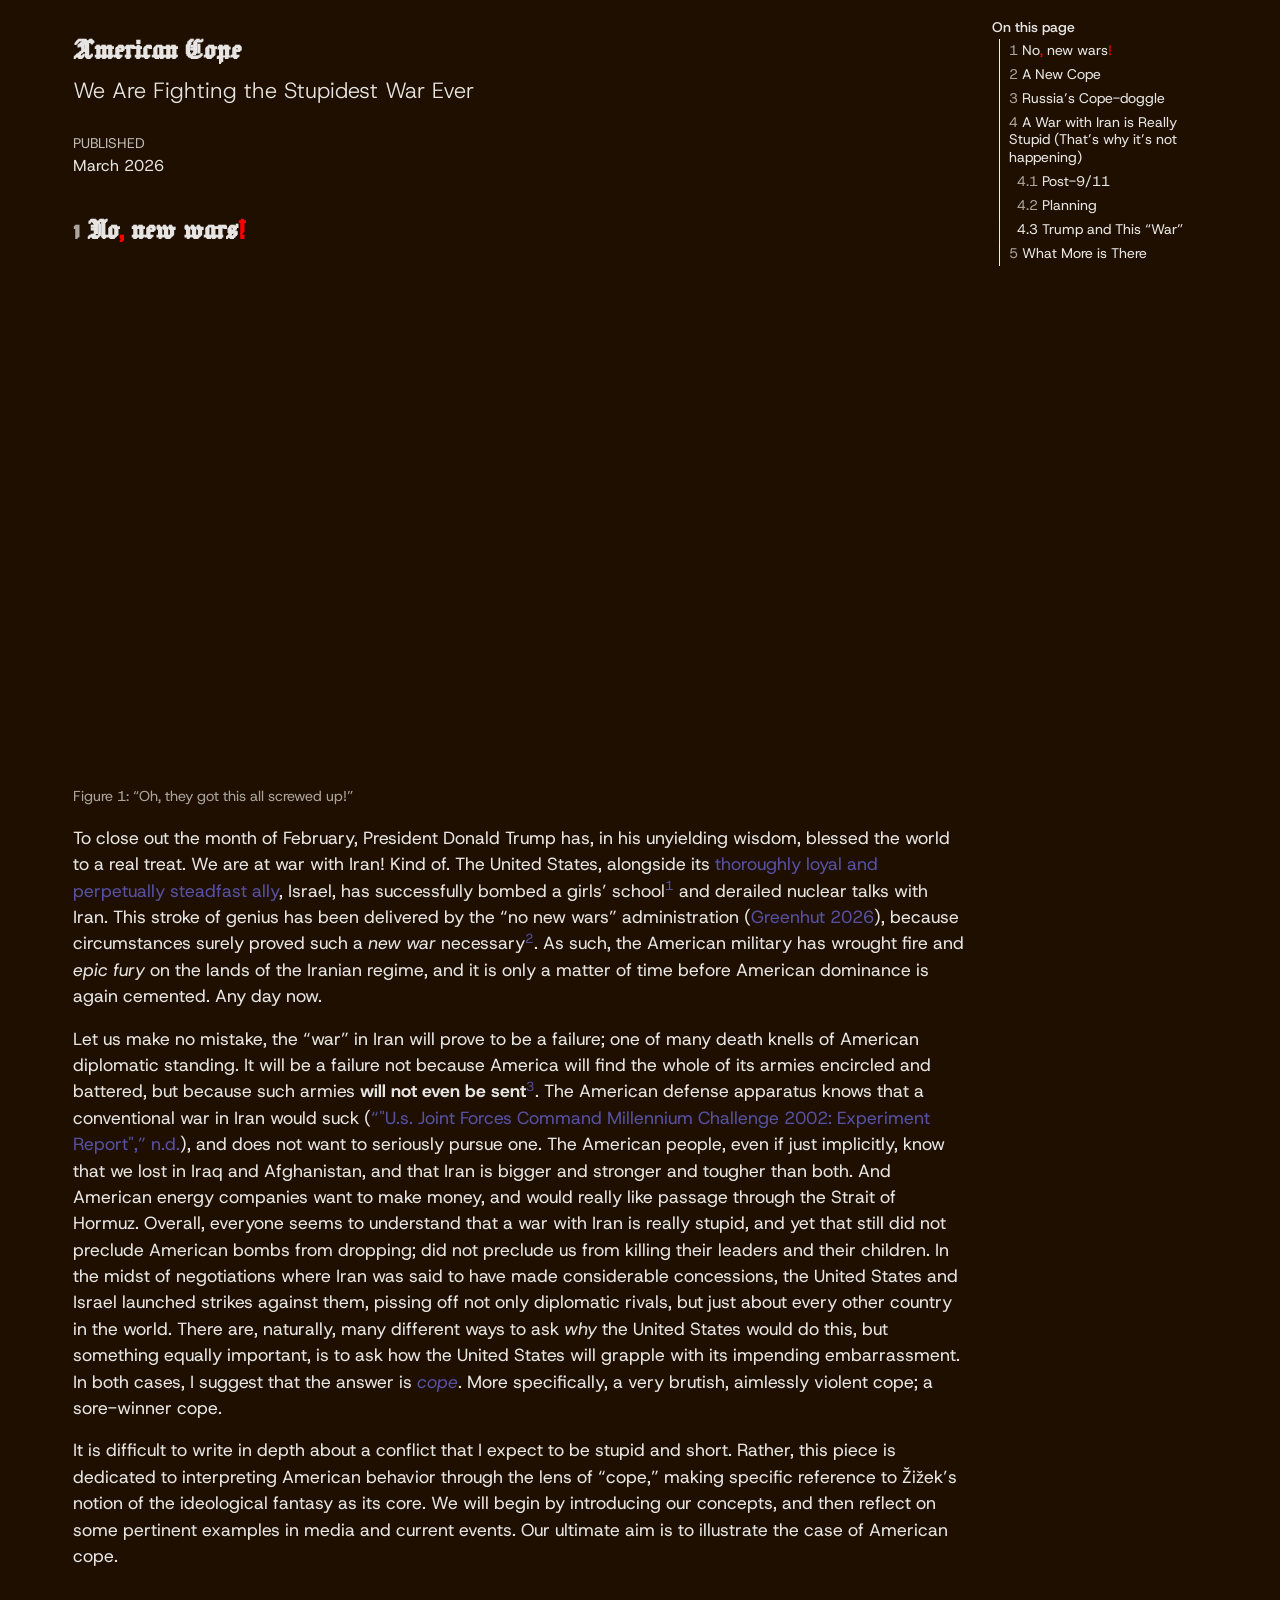
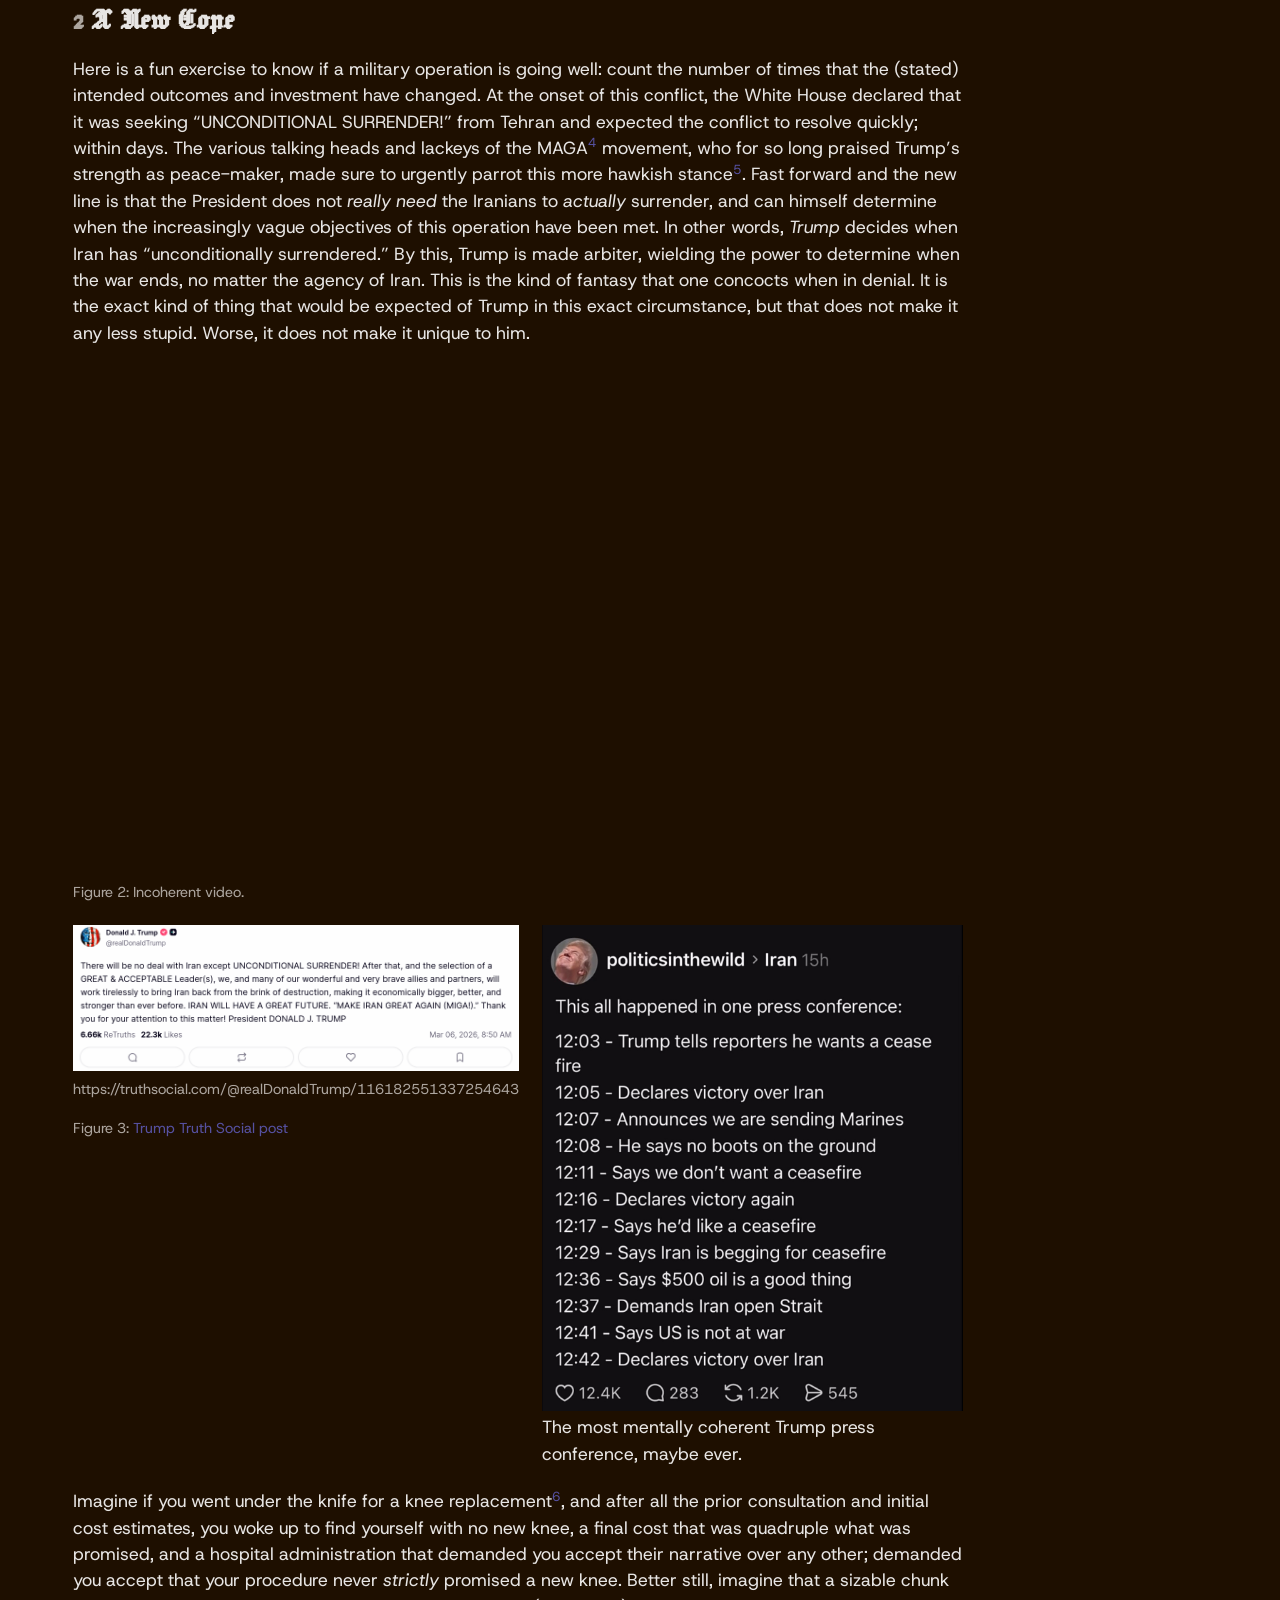
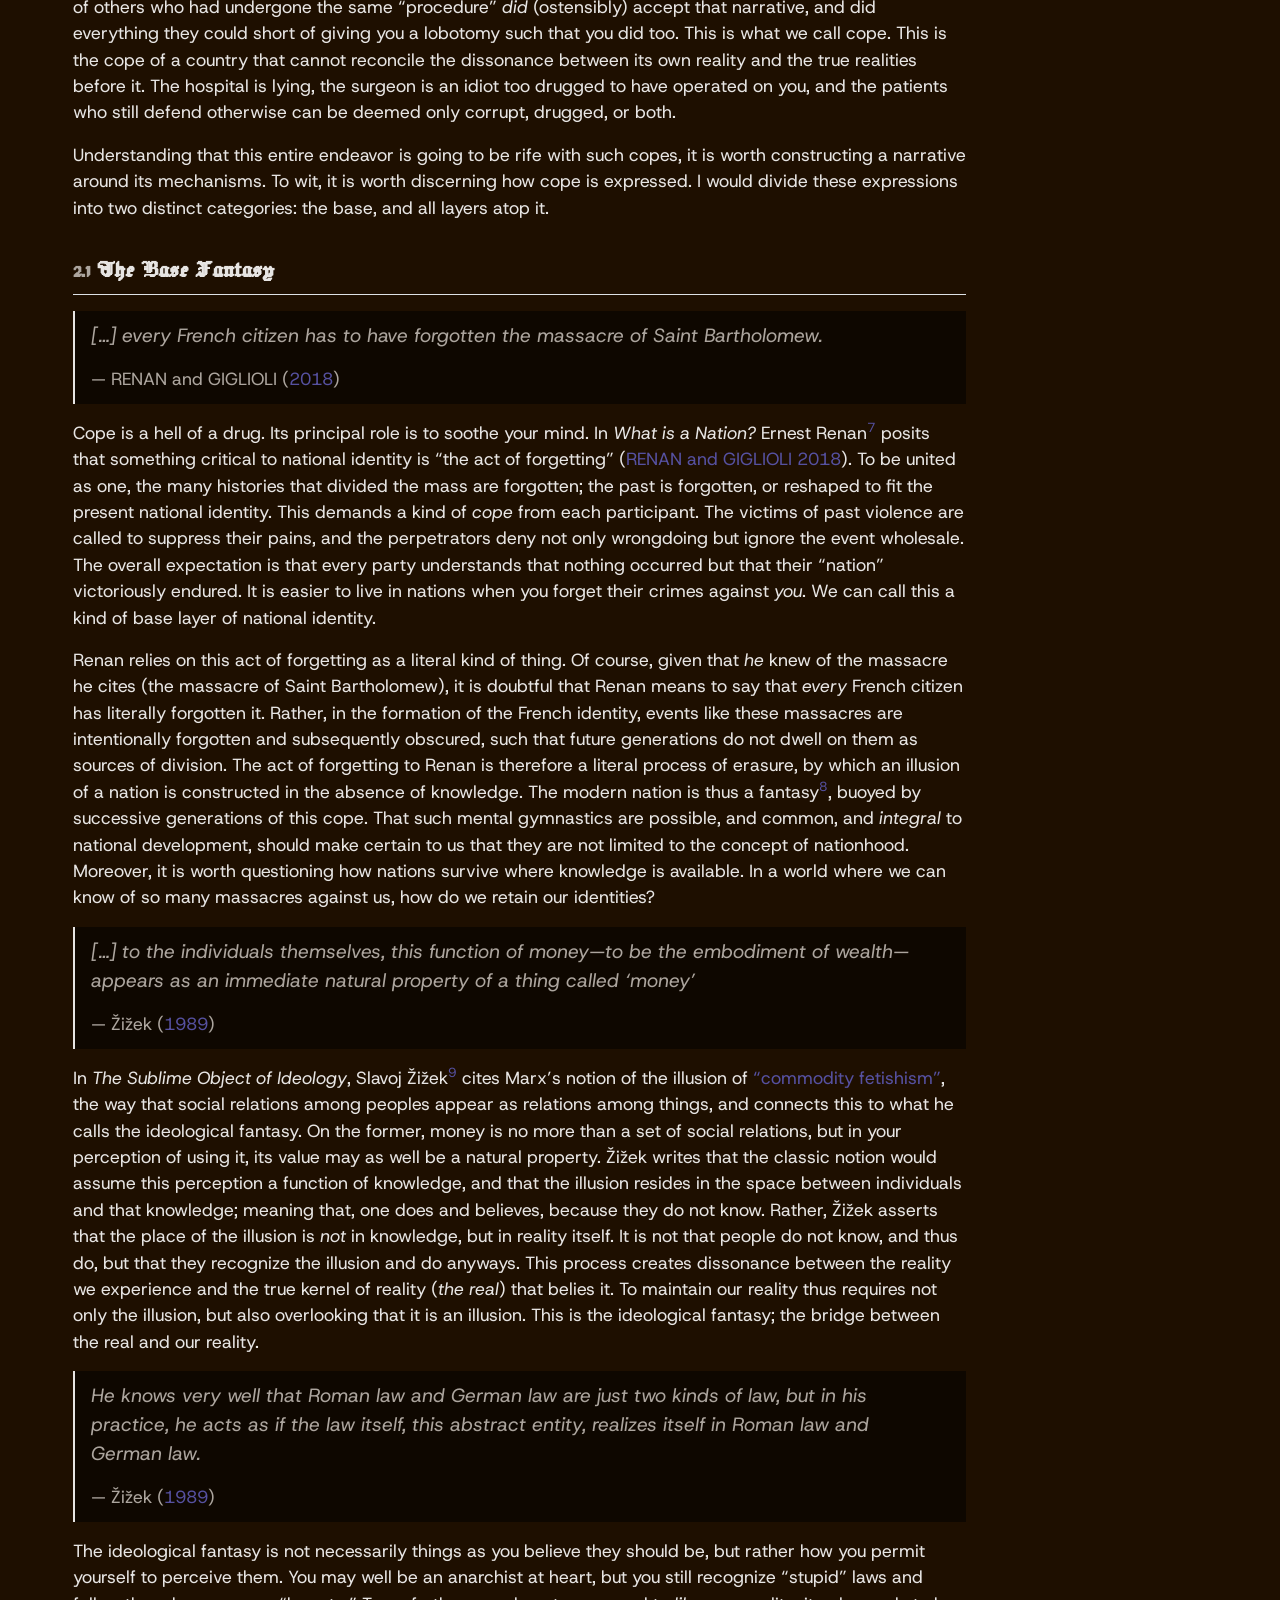
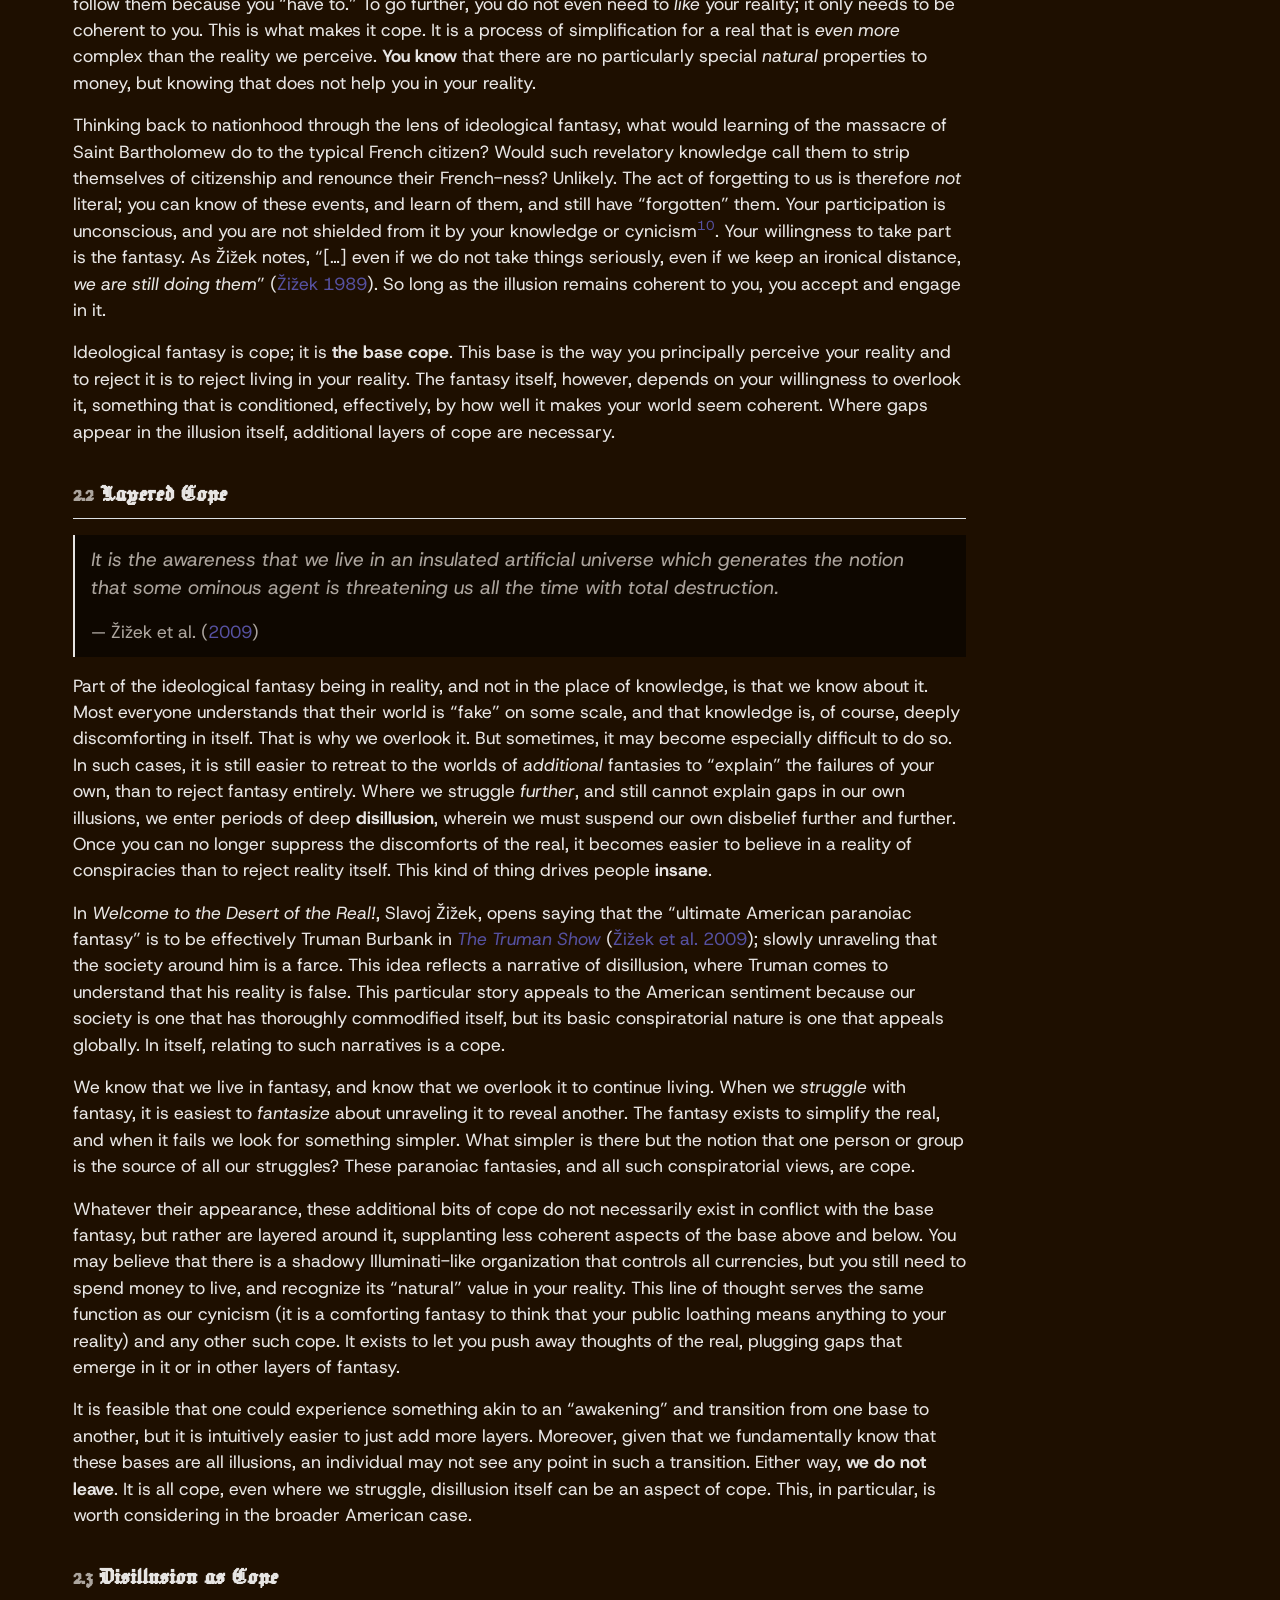
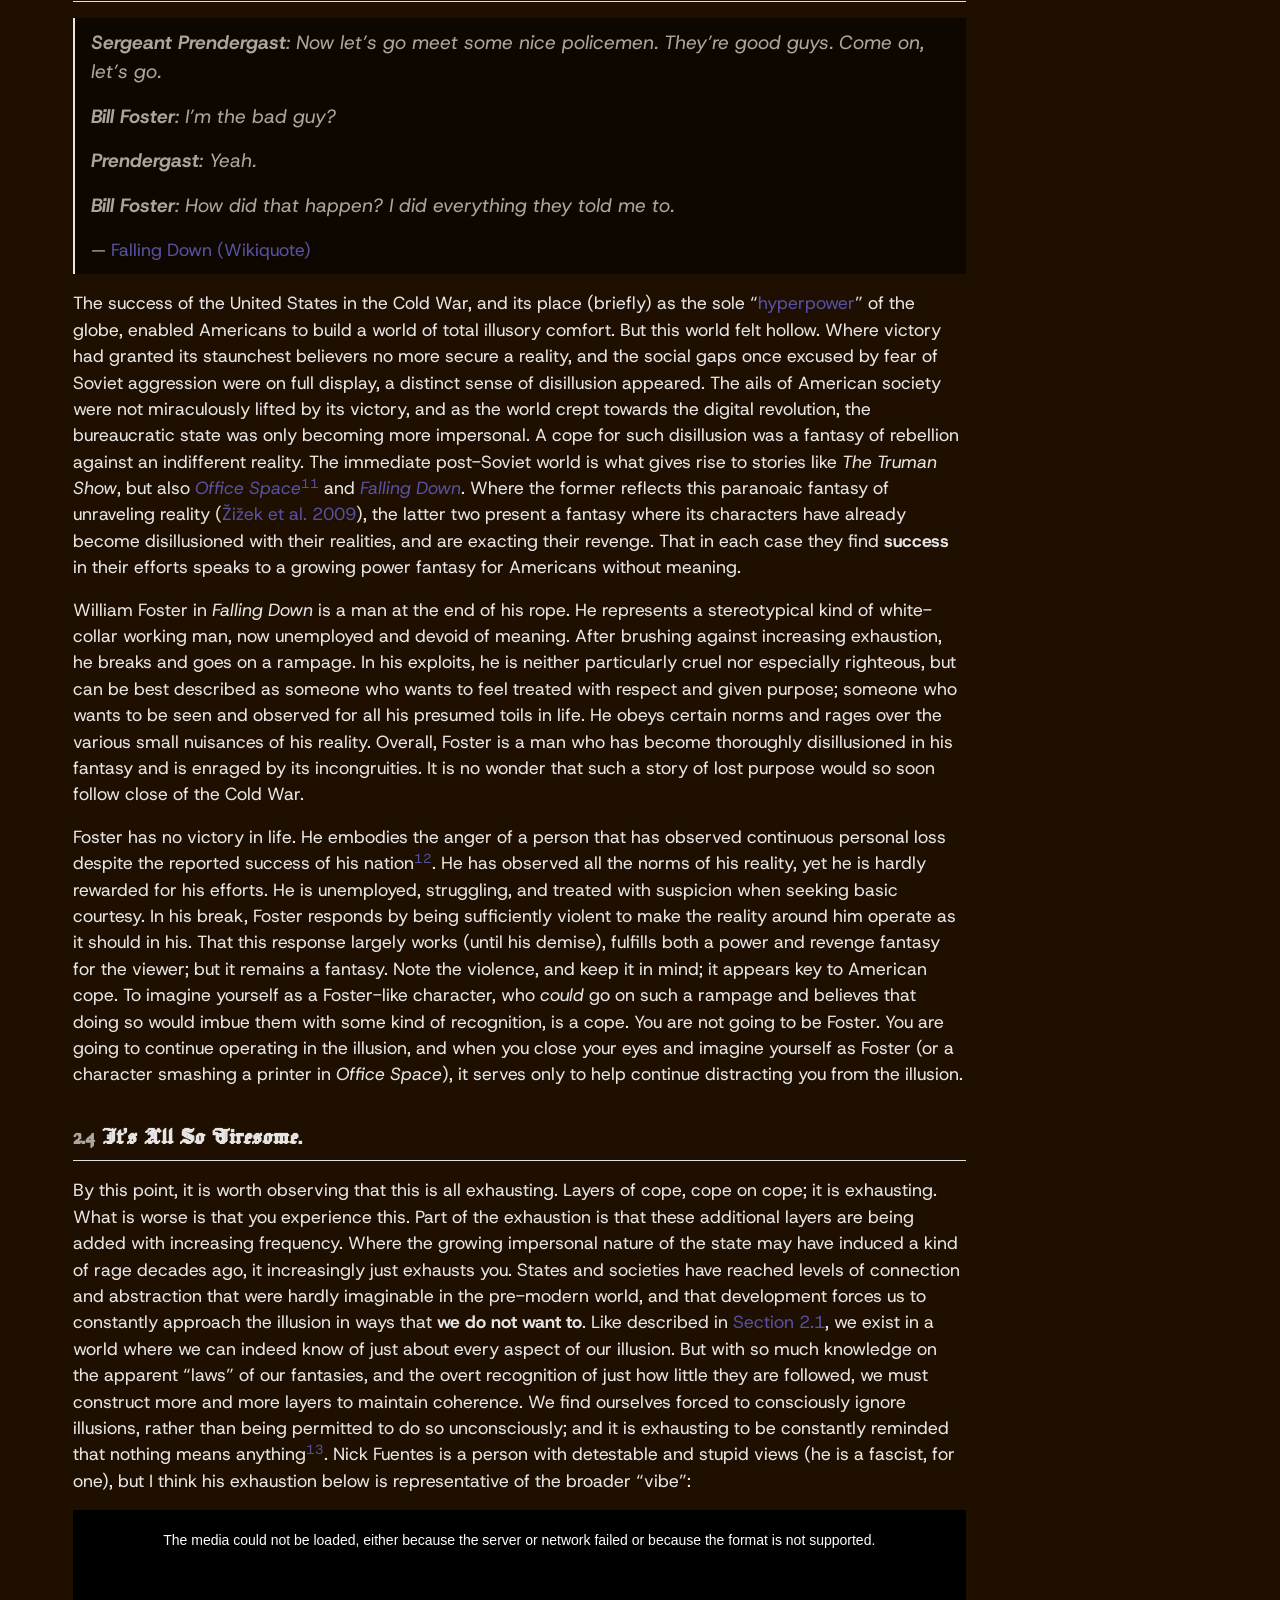
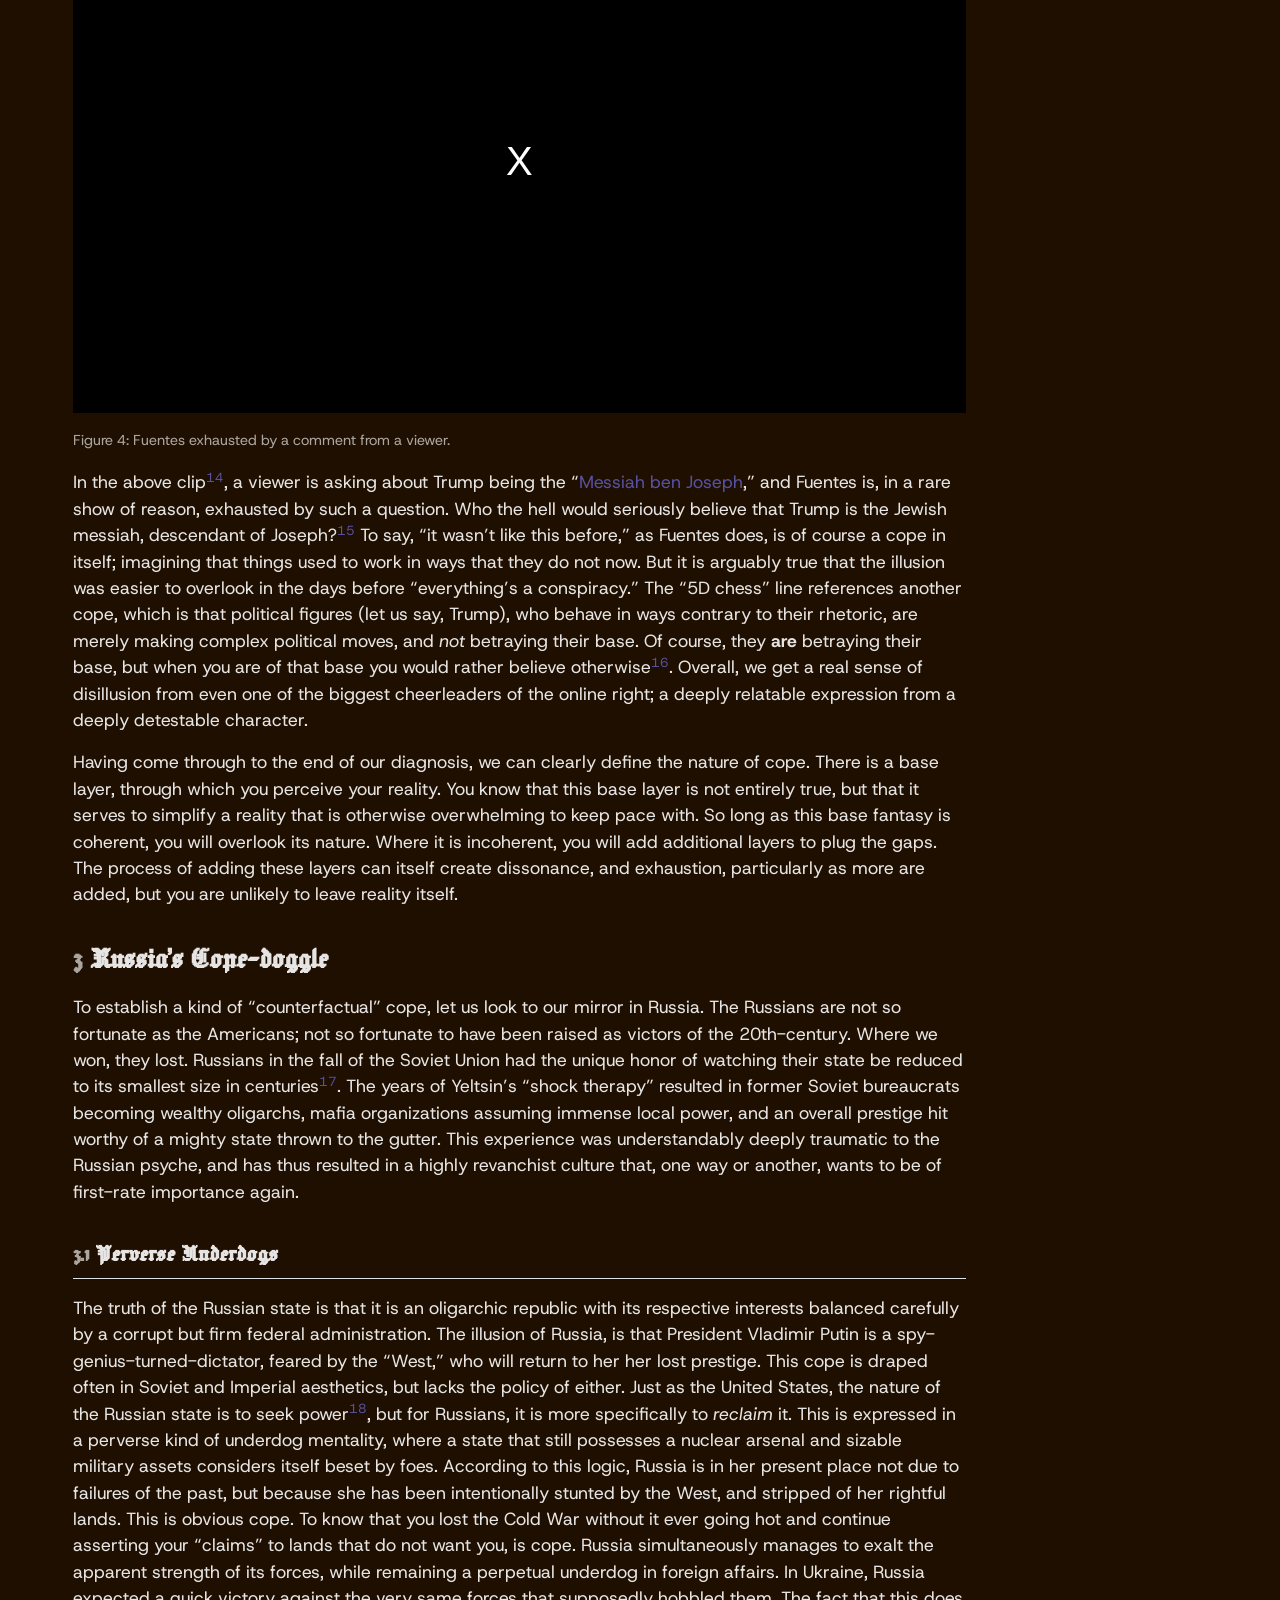
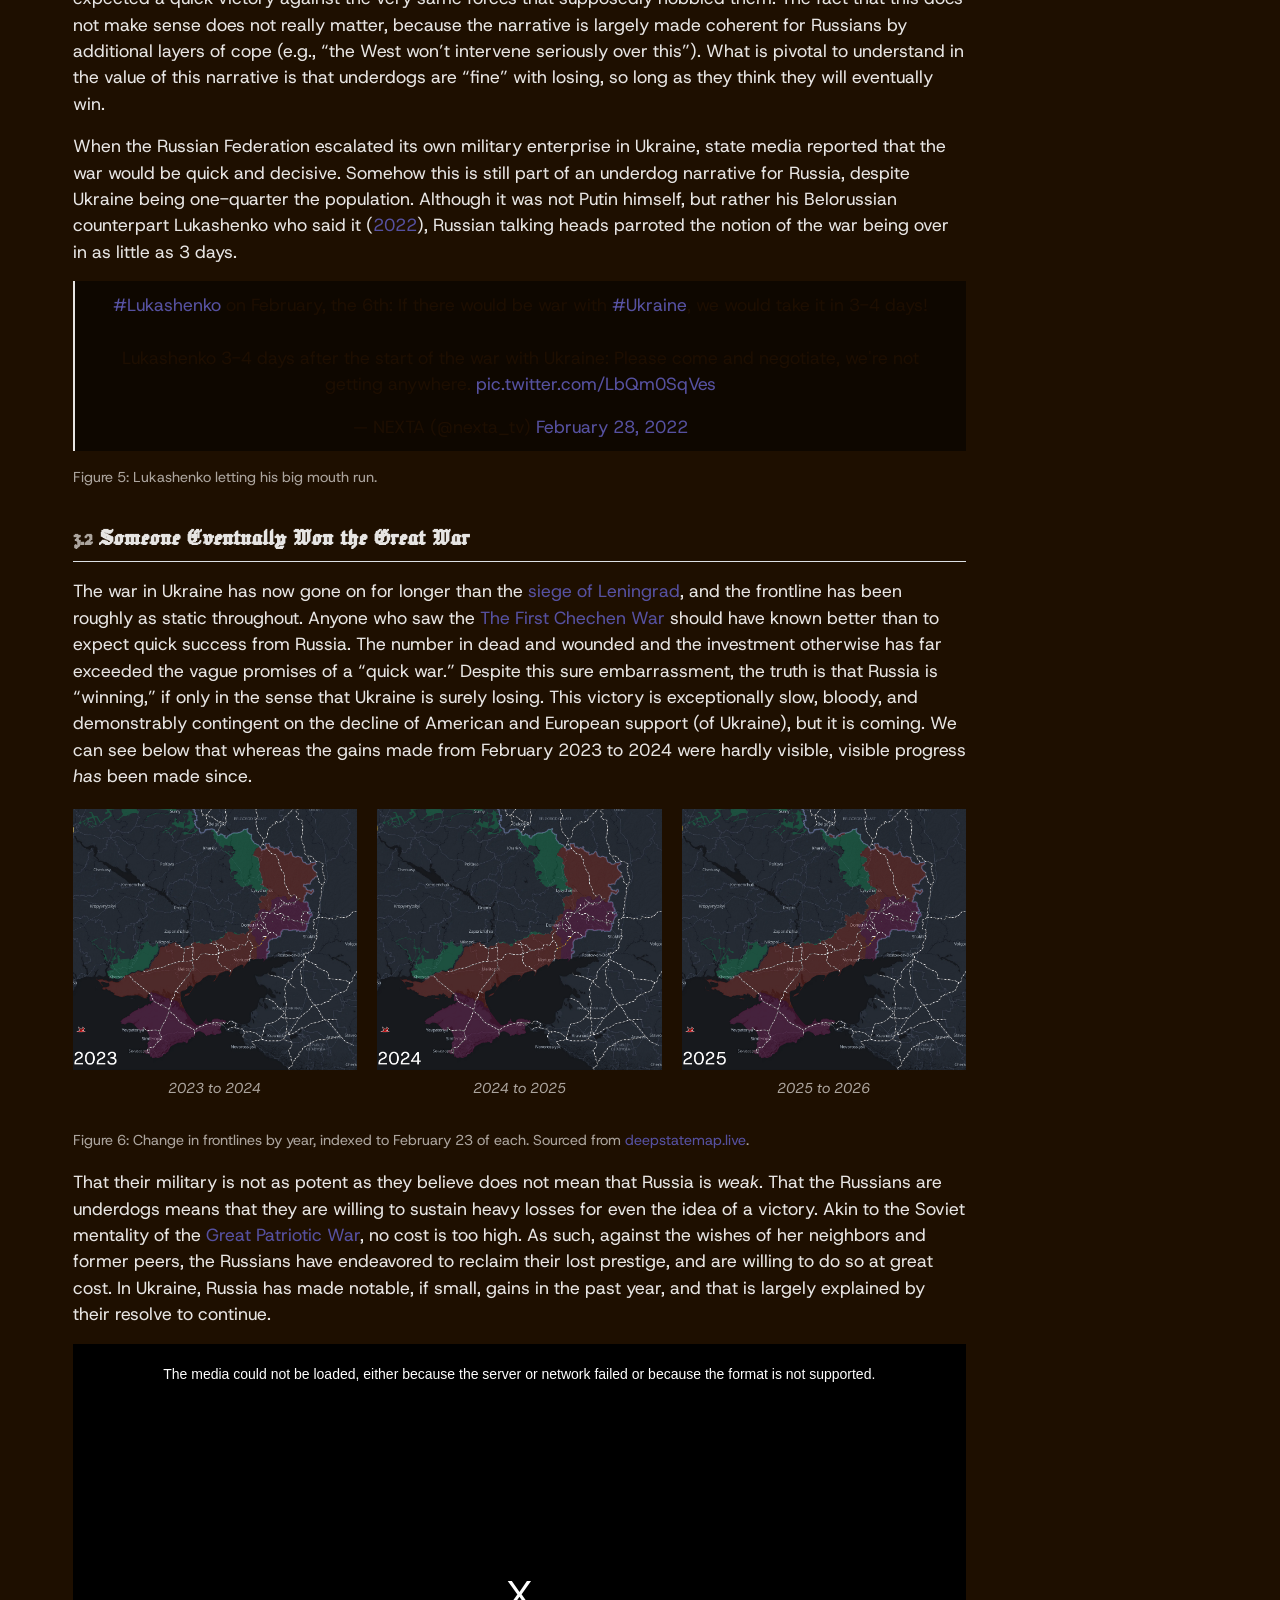
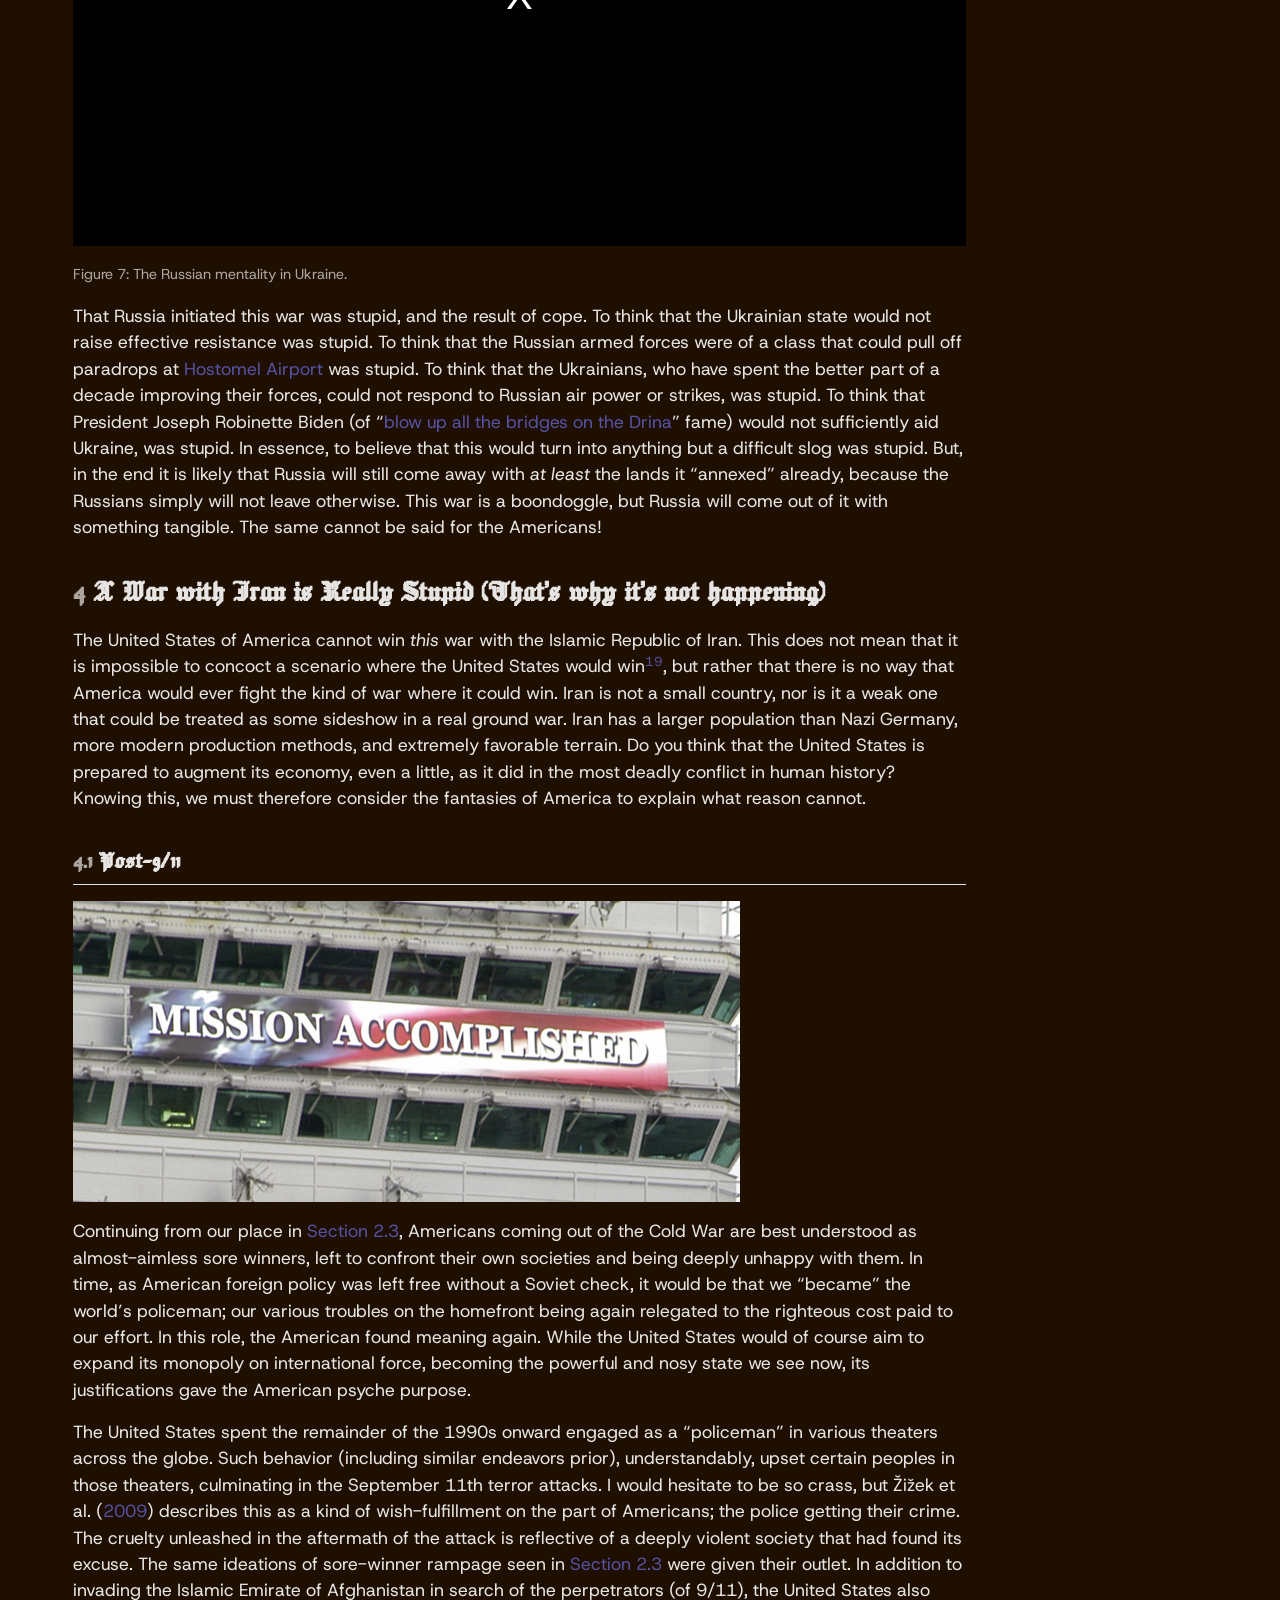
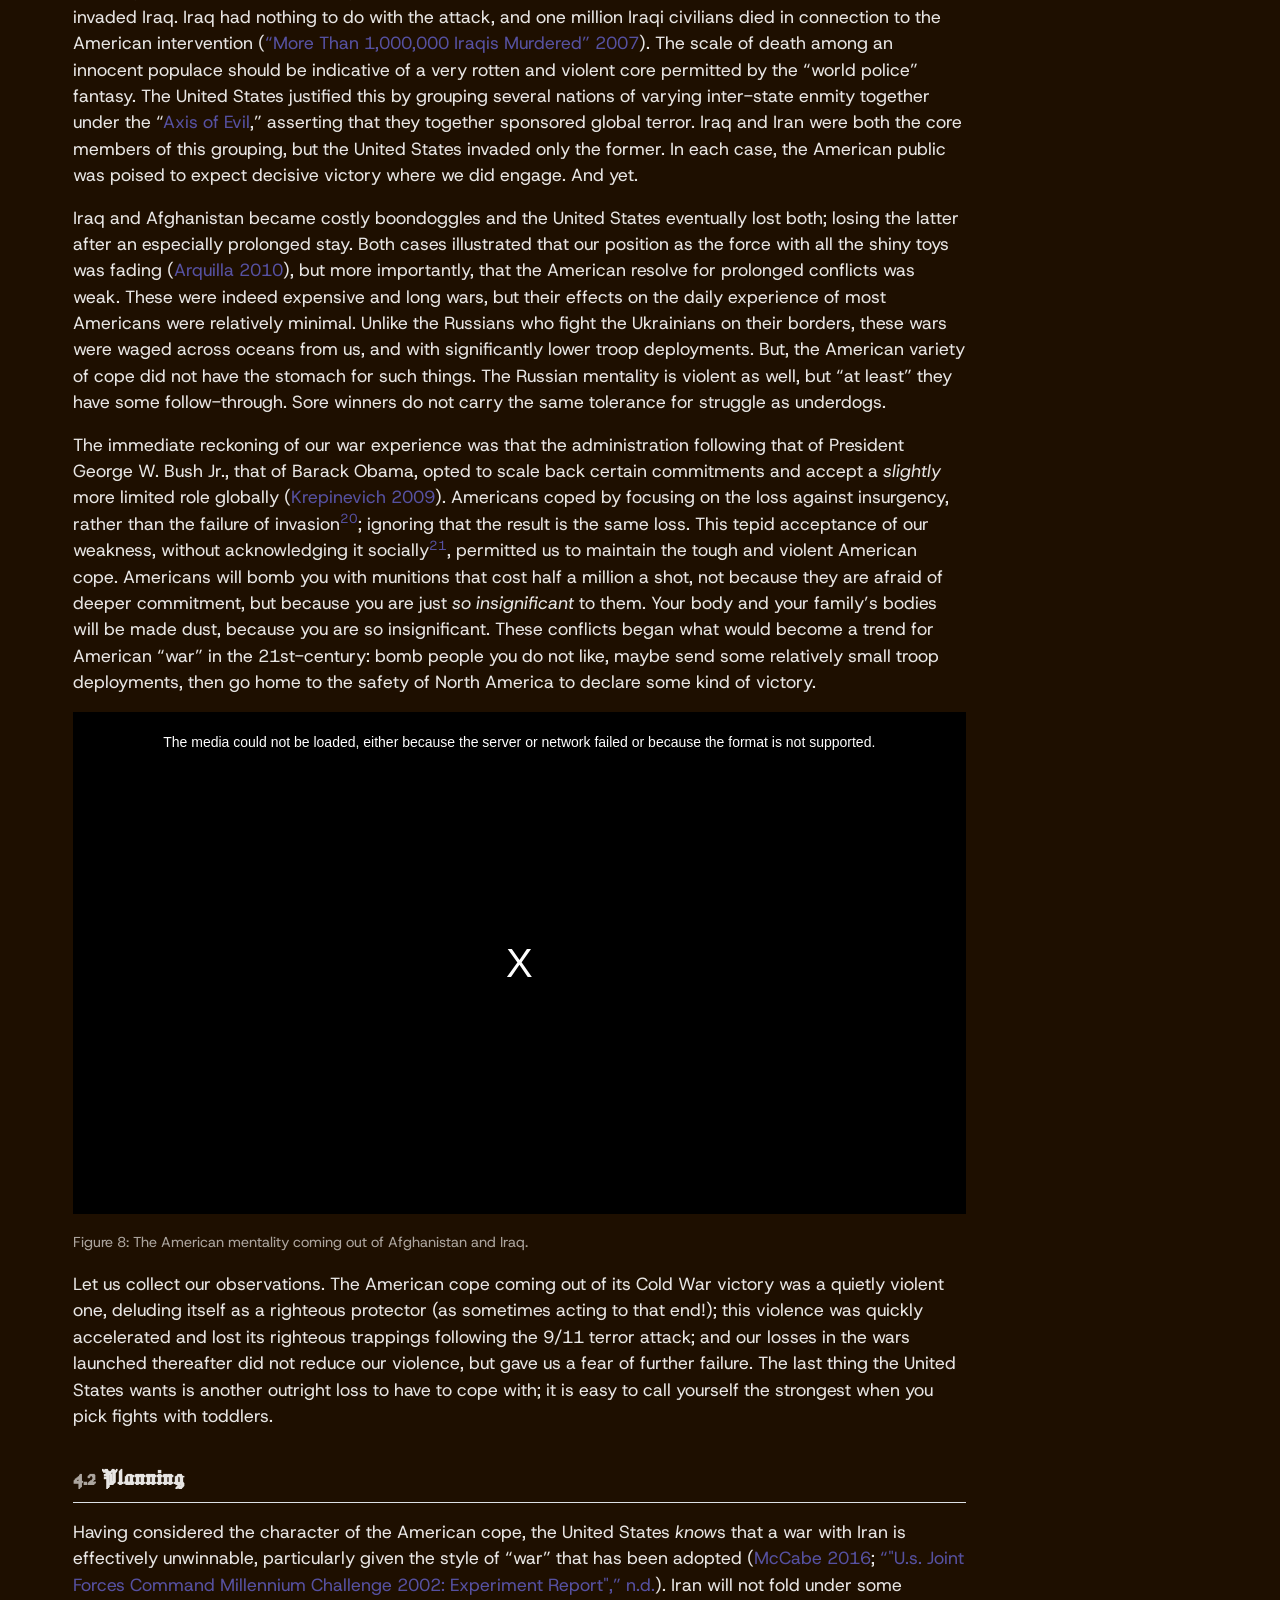
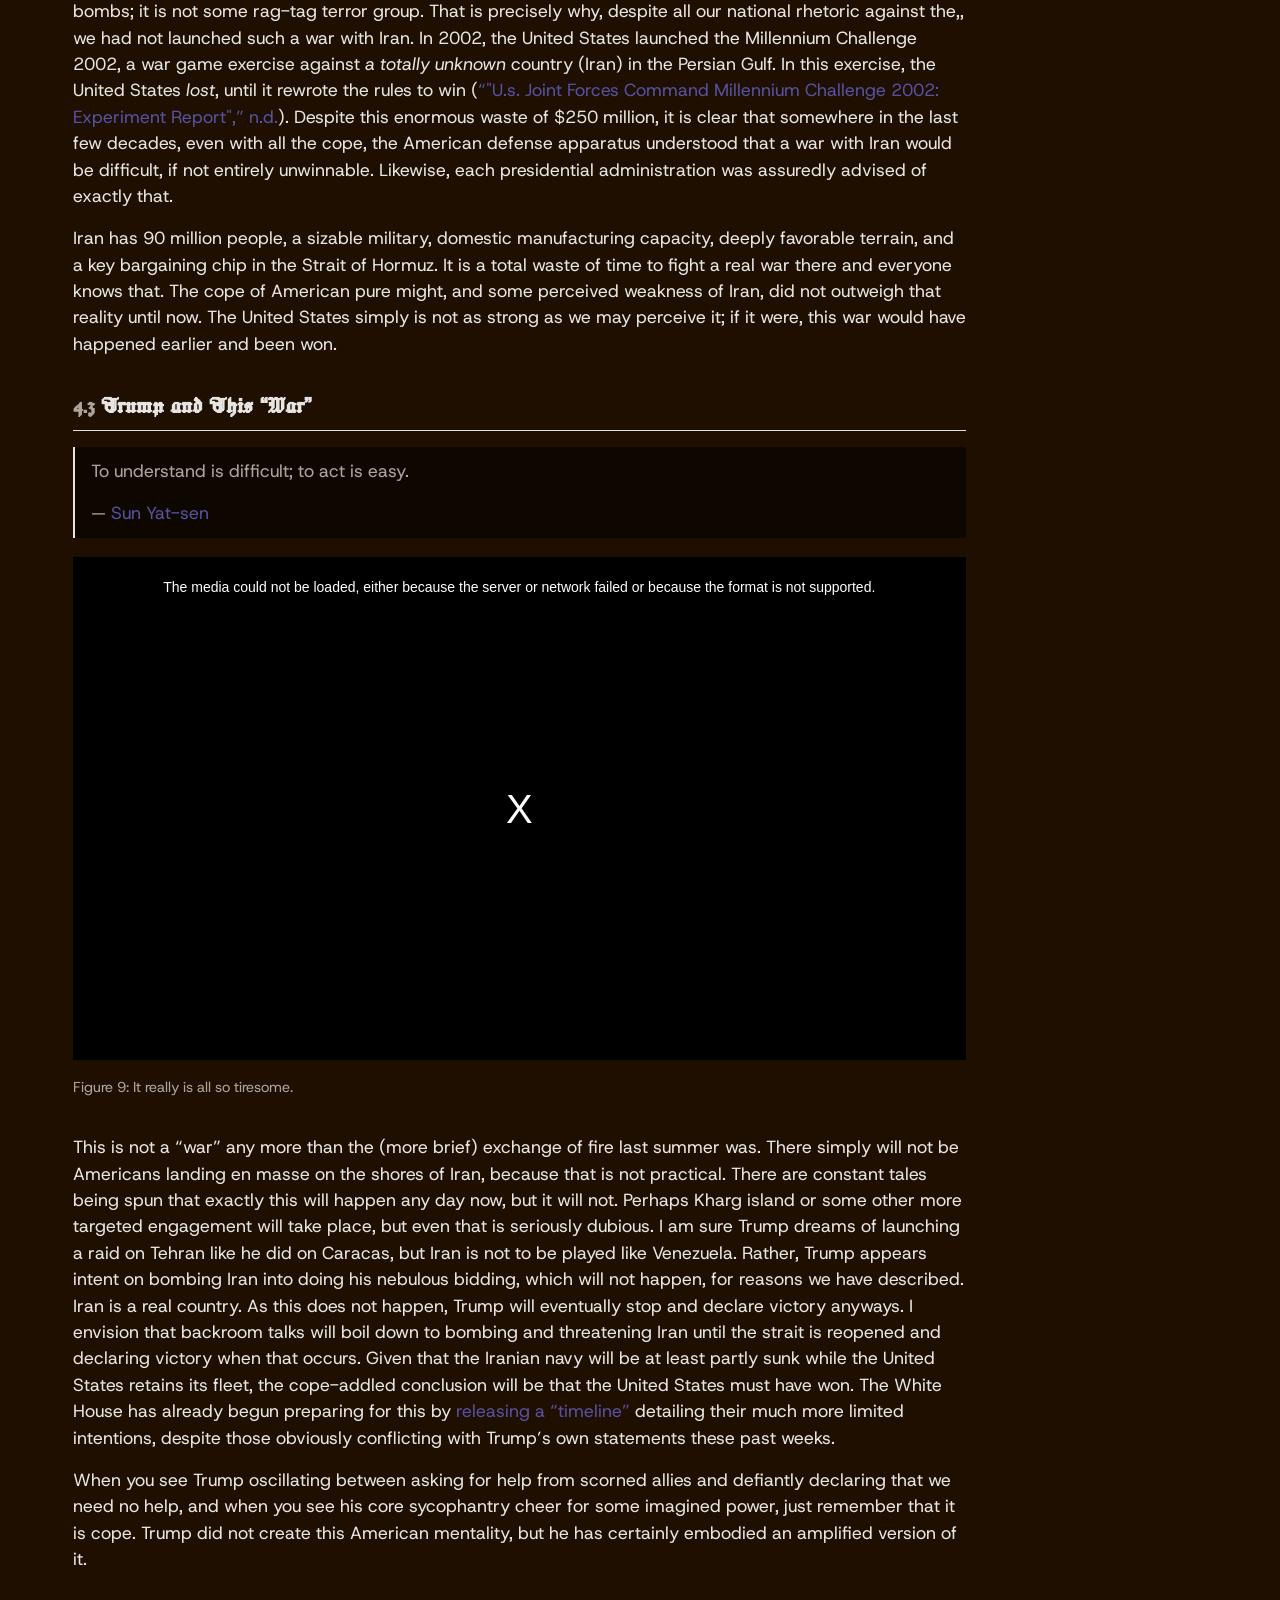
==== commit 4893e5ef: "fixes 2" ====
--- a/Hormuz.html
+++ b/Hormuz.html
@@ -59,7 +59,7 @@
 <link href="site_libs/quarto-html/quarto-syntax-highlighting-dark-707d8167ce6003fca903bfe2be84ab7f.css" rel="stylesheet" id="quarto-text-highlighting-styles">
 <script src="site_libs/bootstrap/bootstrap.min.js"></script>
 <link href="site_libs/bootstrap/bootstrap-icons.css" rel="stylesheet">
-<link href="site_libs/bootstrap/bootstrap-4165b6f5d62994becac2ed2bf431bd04.min.css" rel="stylesheet" append-hash="true" id="quarto-bootstrap" data-mode="dark">
+<link href="site_libs/bootstrap/bootstrap-7cbd27870ec084674e2e74bc60753504.min.css" rel="stylesheet" append-hash="true" id="quarto-bootstrap" data-mode="dark">
 <script src="site_libs/quarto-contrib/videojs/video.min.js"></script>
 <link href="site_libs/quarto-contrib/videojs/video-js.css" rel="stylesheet">
 <script src="site_libs/quarto-contrib/glightbox/glightbox.min.js"></script>
@@ -138,7 +138,7 @@
 <header id="title-block-header" class="quarto-title-block default">
 <div class="quarto-title">
 <h1 class="title">American Cope</h1>
-<p class="subtitle lead">Why We Are Fighting the Stupidest War Ever</p>
+<p class="subtitle lead">We Are Fighting the Stupidest War Ever</p>
 </div>
 
 
@@ -174,8 +174,8 @@
 </figure>
 </div>
 <p>To close out the month of February, President Donald Trump has, in his unyielding wisdom, blessed the world to a real treat. We are at war with Iran! Kind of. The United States, alongside its <a href="https://en.wikipedia.org/wiki/USS_Liberty">thoroughly loyal and perpetually steadfast ally</a>, Israel, has successfully bombed a girls’ school<a href="#fn1" class="footnote-ref" id="fnref1" role="doc-noteref"><sup>1</sup></a> and derailed nuclear talks with Iran. This stroke of genius has been delivered by the “no new wars” administration <span class="citation" data-cites="reason">(<a href="#ref-reason" role="doc-biblioref">Greenhut 2026</a>)</span>, because circumstances surely proved such a <em>new war</em> necessary<a href="#fn2" class="footnote-ref" id="fnref2" role="doc-noteref"><sup>2</sup></a>. As such, the American military has wrought fire and <em>epic fury</em> on the lands of the Iranian regime, and it is only a matter of time before American dominance is again cemented. Any day now.</p>
-<p>Let us make no mistake, the “war” in Iran will prove to be a failure; one of many death knells of American diplomatic standing. It will be a failure not because America will find the whole of its armies encircled and battered, but because such armies <strong>will not even be sent</strong><a href="#fn3" class="footnote-ref" id="fnref3" role="doc-noteref"><sup>3</sup></a>. The American defense apparatus knows that a conventional war in Iran would suck <span class="citation" data-cites="millennium2002">(<a href="#ref-millennium2002" role="doc-biblioref"><span>“"U.s. Joint Forces Command Millennium Challenge 2002: Experiment Report",”</span> n.d.</a>)</span>, and does not want to seriously pursue one. The American people, even if just implicitly, know that we lost in Iraq and Afghanistan, and that Iran is bigger and stronger and tougher than both. And American energy companies want to make money, and would really like passage through the Strait of Hormuz. Overall, everyone seems to understand that a war with Iran is really stupid, and yet that still did not preclude American bombs from dropping; did not preclude us from killing their leaders and their children. In the midst of negotiations where Iran was said to have made considerable concessions, the United States and Israel launched strikes against them, pissing off not only diplomatic rivals, but just about every other country in the world. There are, naturally, many different ways to ask <em>why</em> the United States would do this, but something equally important, is to ask how the United States will grapple with its impending embarrassment. In both cases, I suggest that the answer is <a href="https://en.wiktionary.org/wiki/cope#Noun"><em>cope</em></a>.</p>
-<p>It is difficult to write in depth about a conflict that I expect to be stupid and short. I struggle to list all the ways it is stupid when I just know that it is. Rather, this piece is dedicated to interpreting American behavior through the lens of “cope,” making specific reference to Žižek’s notion of the ideological fantasy as its core. We will begin by introducing our concepts, and then reflect on some pertinent examples in media and current events. Our ultimate aim is to illustrate the case of American cope.</p>
+<p>Let us make no mistake, the “war” in Iran will prove to be a failure; one of many death knells of American diplomatic standing. It will be a failure not because America will find the whole of its armies encircled and battered, but because such armies <strong>will not even be sent</strong><a href="#fn3" class="footnote-ref" id="fnref3" role="doc-noteref"><sup>3</sup></a>. The American defense apparatus knows that a conventional war in Iran would suck <span class="citation" data-cites="millennium2002">(<a href="#ref-millennium2002" role="doc-biblioref"><span>“"U.s. Joint Forces Command Millennium Challenge 2002: Experiment Report",”</span> n.d.</a>)</span>, and does not want to seriously pursue one. The American people, even if just implicitly, know that we lost in Iraq and Afghanistan, and that Iran is bigger and stronger and tougher than both. And American energy companies want to make money, and would really like passage through the Strait of Hormuz. Overall, everyone seems to understand that a war with Iran is really stupid, and yet that still did not preclude American bombs from dropping; did not preclude us from killing their leaders and their children. In the midst of negotiations where Iran was said to have made considerable concessions, the United States and Israel launched strikes against them, pissing off not only diplomatic rivals, but just about every other country in the world. There are, naturally, many different ways to ask <em>why</em> the United States would do this, but something equally important, is to ask how the United States will grapple with its impending embarrassment. In both cases, I suggest that the answer is <a href="https://en.wiktionary.org/wiki/cope#Noun"><em>cope</em></a>. More specifically, a very brutish, aimlessly violent cope; a sore-winner cope.</p>
+<p>It is difficult to write in depth about a conflict that I expect to be stupid and short. Rather, this piece is dedicated to interpreting American behavior through the lens of “cope,” making specific reference to Žižek’s notion of the ideological fantasy as its core. We will begin by introducing our concepts, and then reflect on some pertinent examples in media and current events. Our ultimate aim is to illustrate the case of American cope.</p>
 </section>
 <section id="a-new-cope" class="level1" data-number="2">
 <h1 data-number="2"><span class="header-section-number">2</span> A New Cope</h1>
@@ -227,15 +227,15 @@
 <p>Renan relies on this act of forgetting as a literal kind of thing. Of course, given that <em>he</em> knew of the massacre he cites (the massacre of Saint Bartholomew), it is doubtful that Renan means to say that <em>every</em> French citizen has literally forgotten it. Rather, in the formation of the French identity, events like these massacres are intentionally forgotten and subsequently obscured, such that future generations do not dwell on them as sources of division. The act of forgetting to Renan is therefore a literal process of erasure, by which an illusion of a nation is constructed in the absence of knowledge. The modern nation is thus a fantasy<a href="#fn8" class="footnote-ref" id="fnref8" role="doc-noteref"><sup>8</sup></a>, buoyed by successive generations of this cope. That such mental gymnastics are possible, and common, and <em>integral</em> to national development, should make certain to us that they are not limited to the concept of nationhood. Moreover, it is worth questioning how nations survive where knowledge is available. In a world where we can know of so many massacres against us, how do we retain our identities?</p>
 <blockquote class="blockquote">
 <p><em>[…] to the individuals themselves, this function of money—to be the embodiment of wealth—appears as an immediate natural property of a thing called ‘money’</em></p>
-<p>— <span class="citation" data-cites="sublime">Zizek (<a href="#ref-sublime" role="doc-biblioref">1989</a>)</span></p>
+<p>— <span class="citation" data-cites="sublime">Žižek (<a href="#ref-sublime" role="doc-biblioref">1989</a>)</span></p>
 </blockquote>
 <p>In <em>The Sublime Object of Ideology</em>, Slavoj Žižek<a href="#fn9" class="footnote-ref" id="fnref9" role="doc-noteref"><sup>9</sup></a> cites Marx’s notion of the illusion of <a href="(https://en.wikipedia.org/wiki/Commodity_fetishism)">“commodity fetishism”</a>, the way that social relations among peoples appear as relations among things, and connects this to what he calls the ideological fantasy. On the former, money is no more than a set of social relations, but in your perception of using it, its value may as well be a natural property. Žižek writes that the classic notion would assume this perception a function of knowledge, and that the illusion resides in the space between individuals and that knowledge; meaning that, one does and believes, because they do not know. Rather, Žižek asserts that the place of the illusion is <em>not</em> in knowledge, but in reality itself. It is not that people do not know, and thus do, but that they recognize the illusion and do anyways. This process creates dissonance between the reality we experience and the true kernel of reality (<em>the real</em>) that belies it. To maintain our reality thus requires not only the illusion, but also overlooking that it is an illusion. This is the ideological fantasy; the bridge between the real and our reality.</p>
 <blockquote class="blockquote">
 <p><em>He knows very well that Roman law and German law are just two kinds of law, but in his practice, he acts as if the law itself, this abstract entity, realizes itself in Roman law and German law.</em></p>
-<p>— <span class="citation" data-cites="sublime">Zizek (<a href="#ref-sublime" role="doc-biblioref">1989</a>)</span></p>
+<p>— <span class="citation" data-cites="sublime">Žižek (<a href="#ref-sublime" role="doc-biblioref">1989</a>)</span></p>
 </blockquote>
 <p>The ideological fantasy is not necessarily things as you believe they should be, but rather how you permit yourself to perceive them. You may well be an anarchist at heart, but you still recognize “stupid” laws and follow them because you “have to.” To go further, you do not even need to <em>like</em> your reality; it only needs to be coherent to you. This is what makes it cope. It is a process of simplification for a real that is <em>even more</em> complex than the reality we perceive. <strong>You know</strong> that there are no particularly special <em>natural</em> properties to money, but knowing that does not help you in your reality.</p>
-<p>Thinking back to nationhood through the lens of ideological fantasy, what would learning of the massacre of Saint Bartholomew do to the typical French citizen? Would such revelatory knowledge call them to strip themselves of citizenship and renounce their French-ness? Unlikely. The act of forgetting to us is therefore <em>not</em> literal; you can know of these events, and learn of them, and still have “forgotten” them. Your participation is unconscious, and you are not shielded from it by your knowledge or cynicism<a href="#fn10" class="footnote-ref" id="fnref10" role="doc-noteref"><sup>10</sup></a>. Your willingness to take part is the fantasy. As Žižek notes, “[…] even if we do not take things seriously, even if we keep an ironical distance, <em>we are still doing them</em>” <span class="citation" data-cites="sublime">(<a href="#ref-sublime" role="doc-biblioref">Zizek 1989</a>)</span>. So long as the illusion remains coherent to you, you accept and engage in it.</p>
+<p>Thinking back to nationhood through the lens of ideological fantasy, what would learning of the massacre of Saint Bartholomew do to the typical French citizen? Would such revelatory knowledge call them to strip themselves of citizenship and renounce their French-ness? Unlikely. The act of forgetting to us is therefore <em>not</em> literal; you can know of these events, and learn of them, and still have “forgotten” them. Your participation is unconscious, and you are not shielded from it by your knowledge or cynicism<a href="#fn10" class="footnote-ref" id="fnref10" role="doc-noteref"><sup>10</sup></a>. Your willingness to take part is the fantasy. As Žižek notes, “[…] even if we do not take things seriously, even if we keep an ironical distance, <em>we are still doing them</em>” <span class="citation" data-cites="sublime">(<a href="#ref-sublime" role="doc-biblioref">Žižek 1989</a>)</span>. So long as the illusion remains coherent to you, you accept and engage in it.</p>
 <p>Ideological fantasy is cope; it is <strong>the base cope</strong>. This base is the way you principally perceive your reality and to reject it is to reject living in your reality. The fantasy itself, however, depends on your willingness to overlook it, something that is conditioned, effectively, by how well it makes your world seem coherent. Where gaps appear in the illusion itself, additional layers of cope are necessary.</p>
 </section>
 <section id="sec-layered" class="level2" data-number="2.2">
@@ -253,11 +253,11 @@
 <section id="sec-Foster" class="level2" data-number="2.3">
 <h2 data-number="2.3" class="anchored" data-anchor-id="sec-Foster"><span class="header-section-number">2.3</span> Disillusion as Cope</h2>
 <blockquote class="blockquote">
-<p><strong>Sergeant Prendergast</strong>: Now let’s go meet some nice policemen. They’re good guys. Come on, let’s go.</p>
-<p><strong>Bill Foster</strong>: I’m the bad guy?</p>
-<p><strong>Prendergast</strong>: Yeah.</p>
-<p><strong>Bill Foster</strong>: How did that happen? I did everything they told me to.</p>
-<p>— <a href="https://en.wikiquote.org/wiki/Falling_Down"><em>Falling Down</em> (Wikiquote)</a></p>
+<p><em><strong>Sergeant Prendergast</strong>: Now let’s go meet some nice policemen. They’re good guys. Come on, let’s go.</em></p>
+<p><em><strong>Bill Foster</strong>: I’m the bad guy?</em></p>
+<p><em><strong>Prendergast</strong>: Yeah.</em></p>
+<p><em><strong>Bill Foster</strong>: How did that happen? I did everything they told me to.</em></p>
+<p>— <a href="https://en.wikiquote.org/wiki/Falling_Down">Falling Down (Wikiquote)</a></p>
 </blockquote>
 <p>The success of the United States in the Cold War, and its place (briefly) as the sole “<a href="https://en.wikipedia.org/wiki/Hyperpower">hyperpower</a>” of the globe, enabled Americans to build a world of total illusory comfort. But this world felt hollow. Where victory had granted its staunchest believers no more secure a reality, and the social gaps once excused by fear of Soviet aggression were on full display, a distinct sense of disillusion appeared. The ails of American society were not miraculously lifted by its victory, and as the world crept towards the digital revolution, the bureaucratic state was only becoming more impersonal. A cope for such disillusion was a fantasy of rebellion against an indifferent reality. The immediate post-Soviet world is what gives rise to stories like <em>The Truman Show</em>, but also <a href="https://en.wikipedia.org/wiki/Office_Space"><em>Office Space</em></a><a href="#fn11" class="footnote-ref" id="fnref11" role="doc-noteref"><sup>11</sup></a> and <a href="https://en.wikipedia.org/wiki/Falling_Down"><em>Falling Down</em></a>. Where the former reflects this paranoaic fantasy of unraveling reality <span class="citation" data-cites="desert">(<a href="#ref-desert" role="doc-biblioref">Žižek et al. 2009</a>)</span>, the latter two present a fantasy where its characters have already become disillusioned with their realities, and are exacting their revenge. That in each case they find <strong>success</strong> in their efforts speaks to a growing power fantasy for Americans without meaning.</p>
 <p>William Foster in <em>Falling Down</em> is a man at the end of his rope. He represents a stereotypical kind of white-collar working man, now unemployed and devoid of meaning. After brushing against increasing exhaustion, he breaks and goes on a rampage. In his exploits, he is neither particularly cruel nor especially righteous, but can be best described as someone who wants to feel treated with respect and given purpose; someone who wants to be seen and observed for all his presumed toils in life. He obeys certain norms and rages over the various small nuisances of his reality. Overall, Foster is a man who has become thoroughly disillusioned in his fantasy and is enraged by its incongruities. It is no wonder that such a story of lost purpose would so soon follow close of the Cold War.</p>
@@ -282,7 +282,7 @@
 </section>
 <section id="russias-cope-doggle" class="level1" data-number="3">
 <h1 data-number="3"><span class="header-section-number">3</span> Russia’s Cope-doggle</h1>
-<p>Let us look to our mirror in Russia, to reveal some truths about ourselves. The Russians are not so fortunate as the Americans; not so fortunate to have been raised as victors of the 20th-century. Where we won, they lost. Russians in the fall of the Soviet Union had the unique honor of watching their state be reduced to its smallest size in centuries<a href="#fn17" class="footnote-ref" id="fnref17" role="doc-noteref"><sup>17</sup></a>. The years of Yeltsin’s “shock therapy” resulted in former Soviet bureaucrats becoming wealthy oligarchs, mafia organizations assuming immense local power, and an overall prestige hit worthy of a mighty state thrown to the gutter. This experience was understandably deeply traumatic to the Russian psyche, and has thus resulted in a highly revanchist culture that, one way or another, wants to be of first-rate importance again.</p>
+<p>To establish a kind of “counterfactual” cope, let us look to our mirror in Russia. The Russians are not so fortunate as the Americans; not so fortunate to have been raised as victors of the 20th-century. Where we won, they lost. Russians in the fall of the Soviet Union had the unique honor of watching their state be reduced to its smallest size in centuries<a href="#fn17" class="footnote-ref" id="fnref17" role="doc-noteref"><sup>17</sup></a>. The years of Yeltsin’s “shock therapy” resulted in former Soviet bureaucrats becoming wealthy oligarchs, mafia organizations assuming immense local power, and an overall prestige hit worthy of a mighty state thrown to the gutter. This experience was understandably deeply traumatic to the Russian psyche, and has thus resulted in a highly revanchist culture that, one way or another, wants to be of first-rate importance again.</p>
 <section id="perverse-underdogs" class="level2" data-number="3.1">
 <h2 data-number="3.1" class="anchored" data-anchor-id="perverse-underdogs"><span class="header-section-number">3.1</span> Perverse Underdogs</h2>
 <p>The truth of the Russian state is that it is an oligarchic republic with its respective interests balanced carefully by a corrupt but firm federal administration. The illusion of Russia, is that President Vladimir Putin is a spy-genius-turned-dictator, feared by the “West,” who will return to her her lost prestige. This cope is draped often in Soviet and Imperial aesthetics, but lacks the policy of either. Just as the United States, the nature of the Russian state is to seek power<a href="#fn18" class="footnote-ref" id="fnref18" role="doc-noteref"><sup>18</sup></a>, but for Russians, it is more specifically to <em>reclaim</em> it. This is expressed in a perverse kind of underdog mentality, where a state that still possesses a nuclear arsenal and sizable military assets considers itself beset by foes. According to this logic, Russia is in her present place not due to failures of the past, but because she has been intentionally stunted by the West, and stripped of her rightful lands. This is obvious cope. To know that you lost the Cold War without it ever going hot and continue asserting your “claims” to lands that do not want you, is cope. Russia simultaneously manages to exalt the apparent strength of its forces, while remaining a perpetual underdog in foreign affairs. In Ukraine, Russia expected a quick victory against the very same forces that supposedly hobbled them. The fact that this does not make sense does not really matter, because the narrative is largely made coherent for Russians by additional layers of cope (e.g., “the West won’t intervene seriously over this”). What is pivotal to understand in the value of this narrative is that underdogs are “fine” with losing, so long as they think they will eventually win.</p>
@@ -290,7 +290,7 @@
 <div id="fig-lukatweet" class="quarto-float quarto-figure quarto-figure-center anchored">
 <figure class="quarto-float quarto-float-fig figure">
 <div aria-describedby="fig-lukatweet-caption-0ceaefa1-69ba-4598-a22c-09a6ac19f8ca">
-<p></p><div id="tweet-57425"></div><script>tweet={"url":"https:\/\/twitter.com\/nexta_tv\/status\/1498185064617762816","author_name":"NEXTA","author_url":"https:\/\/twitter.com\/nexta_tv","html":"\u003Cblockquote class=\"twitter-tweet\" align=\"center\"\u003E\u003Cp lang=\"en\" dir=\"ltr\"\u003E\u003Ca href=\"https:\/\/twitter.com\/hashtag\/Lukashenko?src=hash&amp;ref_src=twsrc%5Etfw\"\u003E#Lukashenko\u003C\/a\u003E on February, the 6th: If there would be war with \u003Ca href=\"https:\/\/twitter.com\/hashtag\/Ukraine?src=hash&amp;ref_src=twsrc%5Etfw\"\u003E#Ukraine\u003C\/a\u003E, we would take it in 3-4 days!\u003Cbr\u003E\u003Cbr\u003ELukashenko 3-4 days after the start of the war with Ukraine: Please come and negotiate, we&#39;re not getting anywhere. \u003Ca href=\"https:\/\/t.co\/LbQm0SqVes\"\u003Epic.twitter.com\/LbQm0SqVes\u003C\/a\u003E\u003C\/p\u003E&mdash; NEXTA (@nexta_tv) \u003Ca href=\"https:\/\/twitter.com\/nexta_tv\/status\/1498185064617762816?ref_src=twsrc%5Etfw\"\u003EFebruary 28, 2022\u003C\/a\u003E\u003C\/blockquote\u003E\n\u003Cscript async src=\"https:\/\/platform.twitter.com\/widgets.js\" charset=\"utf-8\"\u003E\u003C\/script\u003E\n\n","width":550,"height":null,"type":"rich","cache_age":"3153600000","provider_name":"Twitter","provider_url":"https:\/\/twitter.com","version":"1.0"};document.getElementById("tweet-57425").innerHTML = tweet["html"];</script><p></p>
+<p></p><div id="tweet-40528"></div><script>tweet={"url":"https:\/\/twitter.com\/nexta_tv\/status\/1498185064617762816","author_name":"NEXTA","author_url":"https:\/\/twitter.com\/nexta_tv","html":"\u003Cblockquote class=\"twitter-tweet\" align=\"center\"\u003E\u003Cp lang=\"en\" dir=\"ltr\"\u003E\u003Ca href=\"https:\/\/twitter.com\/hashtag\/Lukashenko?src=hash&amp;ref_src=twsrc%5Etfw\"\u003E#Lukashenko\u003C\/a\u003E on February, the 6th: If there would be war with \u003Ca href=\"https:\/\/twitter.com\/hashtag\/Ukraine?src=hash&amp;ref_src=twsrc%5Etfw\"\u003E#Ukraine\u003C\/a\u003E, we would take it in 3-4 days!\u003Cbr\u003E\u003Cbr\u003ELukashenko 3-4 days after the start of the war with Ukraine: Please come and negotiate, we&#39;re not getting anywhere. \u003Ca href=\"https:\/\/t.co\/LbQm0SqVes\"\u003Epic.twitter.com\/LbQm0SqVes\u003C\/a\u003E\u003C\/p\u003E&mdash; NEXTA (@nexta_tv) \u003Ca href=\"https:\/\/twitter.com\/nexta_tv\/status\/1498185064617762816?ref_src=twsrc%5Etfw\"\u003EFebruary 28, 2022\u003C\/a\u003E\u003C\/blockquote\u003E\n\u003Cscript async src=\"https:\/\/platform.twitter.com\/widgets.js\" charset=\"utf-8\"\u003E\u003C\/script\u003E\n\n","width":550,"height":null,"type":"rich","cache_age":"3153600000","provider_name":"Twitter","provider_url":"https:\/\/twitter.com","version":"1.0"};document.getElementById("tweet-40528").innerHTML = tweet["html"];</script><p></p>
 </div>
 <figcaption class="quarto-float-caption-bottom quarto-float-caption quarto-float-fig" id="fig-lukatweet-caption-0ceaefa1-69ba-4598-a22c-09a6ac19f8ca">
 Figure&nbsp;5: Lukashenko letting his big mouth run.
@@ -347,7 +347,7 @@
 </figcaption>
 </figure>
 </div>
-<p>That Russia initiated this war was stupid, and the result of cope. To think that the Ukrainian state would not raise effective resistance was stupid. To think that the Russian armed forces were of the class that could pull off paradrops at <a href="https://en.wikipedia.org/wiki/Battle_of_Antonov_Airport">Hostomel Airport</a> was stupid. To think that the Ukrainians, who have spent the better part of a decade improving their forces, could not respond to Russian air power or strikes, was stupid. To think that President Joseph Robinette Biden, of “<a href="https://www.youtube.com/watch?v=vei_18YcC6E">blow up all the bridges on the Drina</a>” fame, would not sufficiently aid Ukraine, was stupid. In essence, to believe that this would turn into anything but a difficult slog was stupid. But, in the end it is likely that Russia will still come away with <em>at least</em> the lands it “annexed” already, because the Russians simply will not leave otherwise. This war is a boondoggle, but Russia will come out of it with something tangible. The same cannot be said for the Americans!</p>
+<p>That Russia initiated this war was stupid, and the result of cope. To think that the Ukrainian state would not raise effective resistance was stupid. To think that the Russian armed forces were of a class that could pull off paradrops at <a href="https://en.wikipedia.org/wiki/Battle_of_Antonov_Airport">Hostomel Airport</a> was stupid. To think that the Ukrainians, who have spent the better part of a decade improving their forces, could not respond to Russian air power or strikes, was stupid. To think that President Joseph Robinette Biden (of “<a href="https://www.youtube.com/watch?v=vei_18YcC6E">blow up all the bridges on the Drina</a>” fame) would not sufficiently aid Ukraine, was stupid. In essence, to believe that this would turn into anything but a difficult slog was stupid. But, in the end it is likely that Russia will still come away with <em>at least</em> the lands it “annexed” already, because the Russians simply will not leave otherwise. This war is a boondoggle, but Russia will come out of it with something tangible. The same cannot be said for the Americans!</p>
 </section>
 </section>
 <section id="sec-IranWar" class="level1" data-number="4">
@@ -357,20 +357,20 @@
 <h2 data-number="4.1" class="anchored" data-anchor-id="post-911"><span class="header-section-number">4.1</span> Post-9/11</h2>
 <p><a href="https://en.wikipedia.org/wiki/Mission_Accomplished_speech#/media/File:Mission_Accomplished_banner_on_the_USS_Abraham_Lincoln_(CVN-72)_(1).jpg"><img src="Notes/images/clipboard-1311101698.png" class="img-fluid"></a></p>
 <p>Continuing from our place in <a href="#sec-Foster" class="quarto-xref">Section&nbsp;2.3</a>, Americans coming out of the Cold War are best understood as almost-aimless sore winners, left to confront their own societies and being deeply unhappy with them. In time, as American foreign policy was left free without a Soviet check, it would be that we “became” the world’s policeman; our various troubles on the homefront being again relegated to the righteous cost paid to our effort. In this role, the American found meaning again. While the United States would of course aim to expand its monopoly on international force, becoming the powerful and nosy state we see now, its justifications gave the American psyche purpose.</p>
-<p>The United States spent the remainder of the 1990s onward engaged as a “policeman” in various theaters across the globe. Such behavior (including similar endeavors prior), understandably, upset certain peoples in those theaters, culminating in the September 11th terror attacks. I would hesitate to be so crass, but <span class="citation" data-cites="desert">Žižek et al. (<a href="#ref-desert" role="doc-biblioref">2009</a>)</span> describes this as a kind of wish-fulfillment on the part of Americans; the police getting their crime. The cruelty unleashed in the aftermath of the attack is reflective of a deeply violent society that had found its excuse. The same ideations of sore-winner rampage seen in <a href="#sec-Foster" class="quarto-xref">Section&nbsp;2.3</a> were given their outlet. In addition to invading the Islamic Emirate of Afghanistan in search of the perpetrators (of 9/11), the United States also invaded Iraq. Iraq had nothing to do with the attack, and one million Iraqi civilians died in connection to the American intervention <span class="citation" data-cites="orb">(<a href="#ref-orb" role="doc-biblioref"><span>“More Than 1,000,000 Iraqis Murdered”</span> 2007</a>)</span>. The scale of death among an innocent populace should be indicative of a very rotten and violent core permitted by the “world police” fantasy. The United States justified this by grouping several nations of varying inter-state enmity together under the “<a href="https://en.wikipedia.org/wiki/Axis_of_evil">Axis of Evil</a>,” asserting that they together sponsored global terror. Iraq and Iran were both the core members of this grouping, but the United States invaded only the former. In each case, the American public was poised to expect decisive victory where we did engage; we were, of course, the world police. And yet.</p>
+<p>The United States spent the remainder of the 1990s onward engaged as a “policeman” in various theaters across the globe. Such behavior (including similar endeavors prior), understandably, upset certain peoples in those theaters, culminating in the September 11th terror attacks. I would hesitate to be so crass, but <span class="citation" data-cites="desert">Žižek et al. (<a href="#ref-desert" role="doc-biblioref">2009</a>)</span> describes this as a kind of wish-fulfillment on the part of Americans; the police getting their crime. The cruelty unleashed in the aftermath of the attack is reflective of a deeply violent society that had found its excuse. The same ideations of sore-winner rampage seen in <a href="#sec-Foster" class="quarto-xref">Section&nbsp;2.3</a> were given their outlet. In addition to invading the Islamic Emirate of Afghanistan in search of the perpetrators (of 9/11), the United States also invaded Iraq. Iraq had nothing to do with the attack, and one million Iraqi civilians died in connection to the American intervention <span class="citation" data-cites="orb">(<a href="#ref-orb" role="doc-biblioref"><span>“More Than 1,000,000 Iraqis Murdered”</span> 2007</a>)</span>. The scale of death among an innocent populace should be indicative of a very rotten and violent core permitted by the “world police” fantasy. The United States justified this by grouping several nations of varying inter-state enmity together under the “<a href="https://en.wikipedia.org/wiki/Axis_of_evil">Axis of Evil</a>,” asserting that they together sponsored global terror. Iraq and Iran were both the core members of this grouping, but the United States invaded only the former. In each case, the American public was poised to expect decisive victory where we did engage. And yet.</p>
 <p>Iraq and Afghanistan became costly boondoggles and the United States eventually lost both; losing the latter after an especially prolonged stay. Both cases illustrated that our position as the force with all the shiny toys was fading <span class="citation" data-cites="fp2010">(<a href="#ref-fp2010" role="doc-biblioref">Arquilla 2010</a>)</span>, but more importantly, that the American resolve for prolonged conflicts was weak. These were indeed expensive and long wars, but their effects on the daily experience of most Americans were relatively minimal. Unlike the Russians who fight the Ukrainians on their borders, these wars were waged across oceans from us, and with significantly lower troop deployments. But, the American variety of cope did not have the stomach for such things. The Russian mentality is violent as well, but “at least” they have some follow-through. Sore winners do not carry the same tolerance for struggle as underdogs.</p>
 <p>The immediate reckoning of our war experience was that the administration following that of President George W. Bush Jr., that of Barack Obama, opted to scale back certain commitments and accept a <em>slightly</em> more limited role globally <span class="citation" data-cites="fa2009">(<a href="#ref-fa2009" role="doc-biblioref">Krepinevich 2009</a>)</span>. Americans coped by focusing on the loss against insurgency, rather than the failure of invasion<a href="#fn20" class="footnote-ref" id="fnref20" role="doc-noteref"><sup>20</sup></a>; ignoring that the result is the same loss. This tepid acceptance of our weakness, without acknowledging it socially<a href="#fn21" class="footnote-ref" id="fnref21" role="doc-noteref"><sup>21</sup></a>, permitted us to maintain the tough and violent American cope. Americans will bomb you with munitions that cost half a million a shot, not because they are afraid of deeper commitment, but because you are just <em>so insignificant</em> to them. Your body and your family’s bodies will be made dust, because you are so insignificant. These conflicts began what would become a trend for American “war” in the 21st-century: bomb people you do not like, maybe send some relatively small troop deployments, then go home to the safety of North America to declare some kind of victory.</p>
 <div id="fig-mentality" class="quarto-float quarto-figure quarto-figure-center anchored">
 <figure class="quarto-float quarto-float-fig figure">
 <div aria-describedby="fig-mentality-caption-0ceaefa1-69ba-4598-a22c-09a6ac19f8ca">
-<div class="quarto-video"><video id="video_shortcode_videojs_video3" class="video-js vjs-default-skin vjs-fluid" controls="" preload="auto" data-setup="{}" title=""><source src="Notes/hormuz/Images/weDontLose.mp4"></video></div>
+<div class="quarto-video"><video id="video_shortcode_videojs_video3" class="video-js vjs-default-skin vjs-fluid" controls="" preload="auto" data-setup="{}" title=""><source src="Notes/hormuz/Images/weDontLoseCope.mp4"></video></div>
 </div>
 <figcaption class="quarto-float-caption-bottom quarto-float-caption quarto-float-fig" id="fig-mentality-caption-0ceaefa1-69ba-4598-a22c-09a6ac19f8ca">
 Figure&nbsp;8: The American mentality coming out of Afghanistan and Iraq.
 </figcaption>
 </figure>
 </div>
-<p>Let us summarize. The American cope coming out of its Cold War victory was a quietly violent one, deluding itself as a righteous protector (as sometimes acting to that end!); this violence was quickly accelerated and lost its righteous trappings following the 9/11 terror attack; and our losses in the wars launched thereafter did not reduce our violence, but gave us a fear of further failure. The last thing the United States wants is another outright loss to have to cope with; it is easy to call yourself the strongest when you pick fights with toddlers.</p>
+<p>Let us collect our observations. The American cope coming out of its Cold War victory was a quietly violent one, deluding itself as a righteous protector (as sometimes acting to that end!); this violence was quickly accelerated and lost its righteous trappings following the 9/11 terror attack; and our losses in the wars launched thereafter did not reduce our violence, but gave us a fear of further failure. The last thing the United States wants is another outright loss to have to cope with; it is easy to call yourself the strongest when you pick fights with toddlers.</p>
 </section>
 <section id="planning" class="level2" data-number="4.2">
 <h2 data-number="4.2" class="anchored" data-anchor-id="planning"><span class="header-section-number">4.2</span> Planning</h2>
@@ -404,13 +404,13 @@
 </div>
 </div>
 <p>This is not a “war” any more than the (more brief) exchange of fire last summer was. There simply will not be Americans landing en masse on the shores of Iran, because that is not practical. There are constant tales being spun that exactly this will happen any day now, but it will not. Perhaps Kharg island or some other more targeted engagement will take place, but even that is seriously dubious. I am sure Trump dreams of launching a raid on Tehran like he did on Caracas, but Iran is not to be played like Venezuela. Rather, Trump appears intent on bombing Iran into doing his nebulous bidding, which will not happen, for reasons we have described. Iran is a real country. As this does not happen, Trump will eventually stop and declare victory anyways. I envision that backroom talks will boil down to bombing and threatening Iran until the strait is reopened and declaring victory when that occurs. Given that the Iranian navy will be at least partly sunk while the United States retains its fleet, the cope-addled conclusion will be that the United States must have won. The White House has already begun preparing for this by <a href="https://www.whitehouse.gov/articles/2026/03/cnn-is-lying-to-undermine-operation-epic-furys-crushing-success/">releasing a “timeline”</a> detailing their much more limited intentions, despite those obviously conflicting with Trump’s own statements these past weeks.</p>
-<p>When you see Trump oscillating between asking for help from scorned allies and defiantly declaring that we need no help, and when you see his core sycophantry cheer for some imagined power, just remember that it is cope.</p>
+<p>When you see Trump oscillating between asking for help from scorned allies and defiantly declaring that we need no help, and when you see his core sycophantry cheer for some imagined power, just remember that it is cope. Trump did not create this American mentality, but he has certainly embodied an amplified version of it.</p>
 </section>
 </section>
 <section id="what-more-is-there" class="level1" data-number="5">
 <h1 data-number="5"><span class="header-section-number">5</span> What More is There</h1>
-<p>Broadly, this war reflects a violent nation that desperately wishes to believe itself a still uniquely powerful and feared one when instead it is increasingly derided for its poor behavior on the world stage. Of course, this nation, the United States, is still unbelievably powerful. That is why America remains safe enough geopolitically to <em>get</em> to act so poorly. America holds both the capacity to do stupid things, and experiences a lack of consequence such that its only limit is what it thinks it could cope its way around. We are sore winners, thirty years on from our apex. Trump knows he needs help but would sooner die than admit it, and his base knows this is stupid, but wishes it was not. What is real is that this war further erodes our standing with our partners and only serves to make us despised. The American decline will thus only continue<a href="#fn22" class="footnote-ref" id="fnref22" role="doc-noteref"><sup>22</sup></a> because our mentality precludes us from acting sanely.</p>
-<p>There is nothing but cope in the world. You already know it, and you are already aware of it, just accept it. I give the war in Ukraine another couple of months to a year before some kind of settlement; either “ending” it or just offering a robust ceasefire. I give the war with Iran until the end of March until Trump really starts to back out; there probably will be some fallout for some time after. Maybe that is just cope too.</p>
+<p>Broadly, this war reflects a violent nation that desperately wishes to believe itself a still uniquely powerful and feared one when instead it is increasingly derided for its poor behavior on the world stage. Of course, this nation, the United States, is still unbelievably powerful. That is why America remains safe enough geopolitically to <em>get</em> to act so poorly. America holds both the capacity to do stupid things, and experiences a lack of consequence such that its only limit is what it thinks it could cope its way around. We are sore winners, thirty years on from our apex. Trump knows he needs help but would sooner die than admit it, and his base knows this is stupid, but wishes it was not. We are hiding our casualty counts. What is real is that this war further erodes our standing with our partners and only serves to make us despised. The American decline will only continue<a href="#fn22" class="footnote-ref" id="fnref22" role="doc-noteref"><sup>22</sup></a> because our mentality precludes us from acting sanely.</p>
+<p>American cope is, at its base level, a deeply violent mentality arising from being sore-winners of the Cold War with incongruent notions of the violence wrought on them and the violence they have unleashed on the world. At the same time, this perception is scared by the implicit knowledge of our embarrassments in Iraq and Afghanistan, and therefore often manifests itself in expensive bombs and bluster rather than expensive deployments. Given the American position geopolitically, it is unlikely that she will need to drop this act particularly soon. We will just keep pissing other people off and retreating to North America. I give the war in Ukraine another couple of months to a year before some kind of settlement; either “ending” it or just offering a robust ceasefire. I give the war with Iran until the end of March until Trump really starts to back out; there probably will be some fallout for some time after. Russia will get something out of their war, and the United States will not. Maybe that is just cope too.</p>
 
 
 
@@ -443,7 +443,7 @@
 <span>“"U.s. Joint Forces Command Millennium Challenge 2002: Experiment Report".”</span> n.d. U.S. Joint Forces Command. <a href="https://www.esd.whs.mil/Portals/54/Documents/FOID/Reading%20Room/Joint_Staff/12-F-0344-Millennium-Challenge-2002-Experiment-Report.pdf">https://www.esd.whs.mil/Portals/54/Documents/FOID/Reading%20Room/Joint_Staff/12-F-0344-Millennium-Challenge-2002-Experiment-Report.pdf</a>.
 </div>
 <div id="ref-sublime" class="csl-entry" role="listitem">
-Zizek, Slavoj. 1989. <em>"The Sublime Object of Ideology"</em>. Verso.
+Žižek, Slavoj. 1989. <em>"The Sublime Object of Ideology"</em>. Verso.
 </div>
 <div id="ref-desert" class="csl-entry" role="listitem">
 Žižek, Slavoj, David L. Altheide, Noam Chomsky, Cynthia Cockburn, Cynthia Enloe, Henry A. Giroux, Nicholas Mirzoeff, Carolyn Nordstrom, and Susan Sontag. 2009. <span>“Welcome to the Desert of the Real!”</span> In <em>Cultures of Fear: A Critical Reader</em>, 1st ed., 70–78. Pluto Press. <a href="http://www.jstor.org/stable/j.ctt183p6n7.10">http://www.jstor.org/stable/j.ctt183p6n7.10</a>.
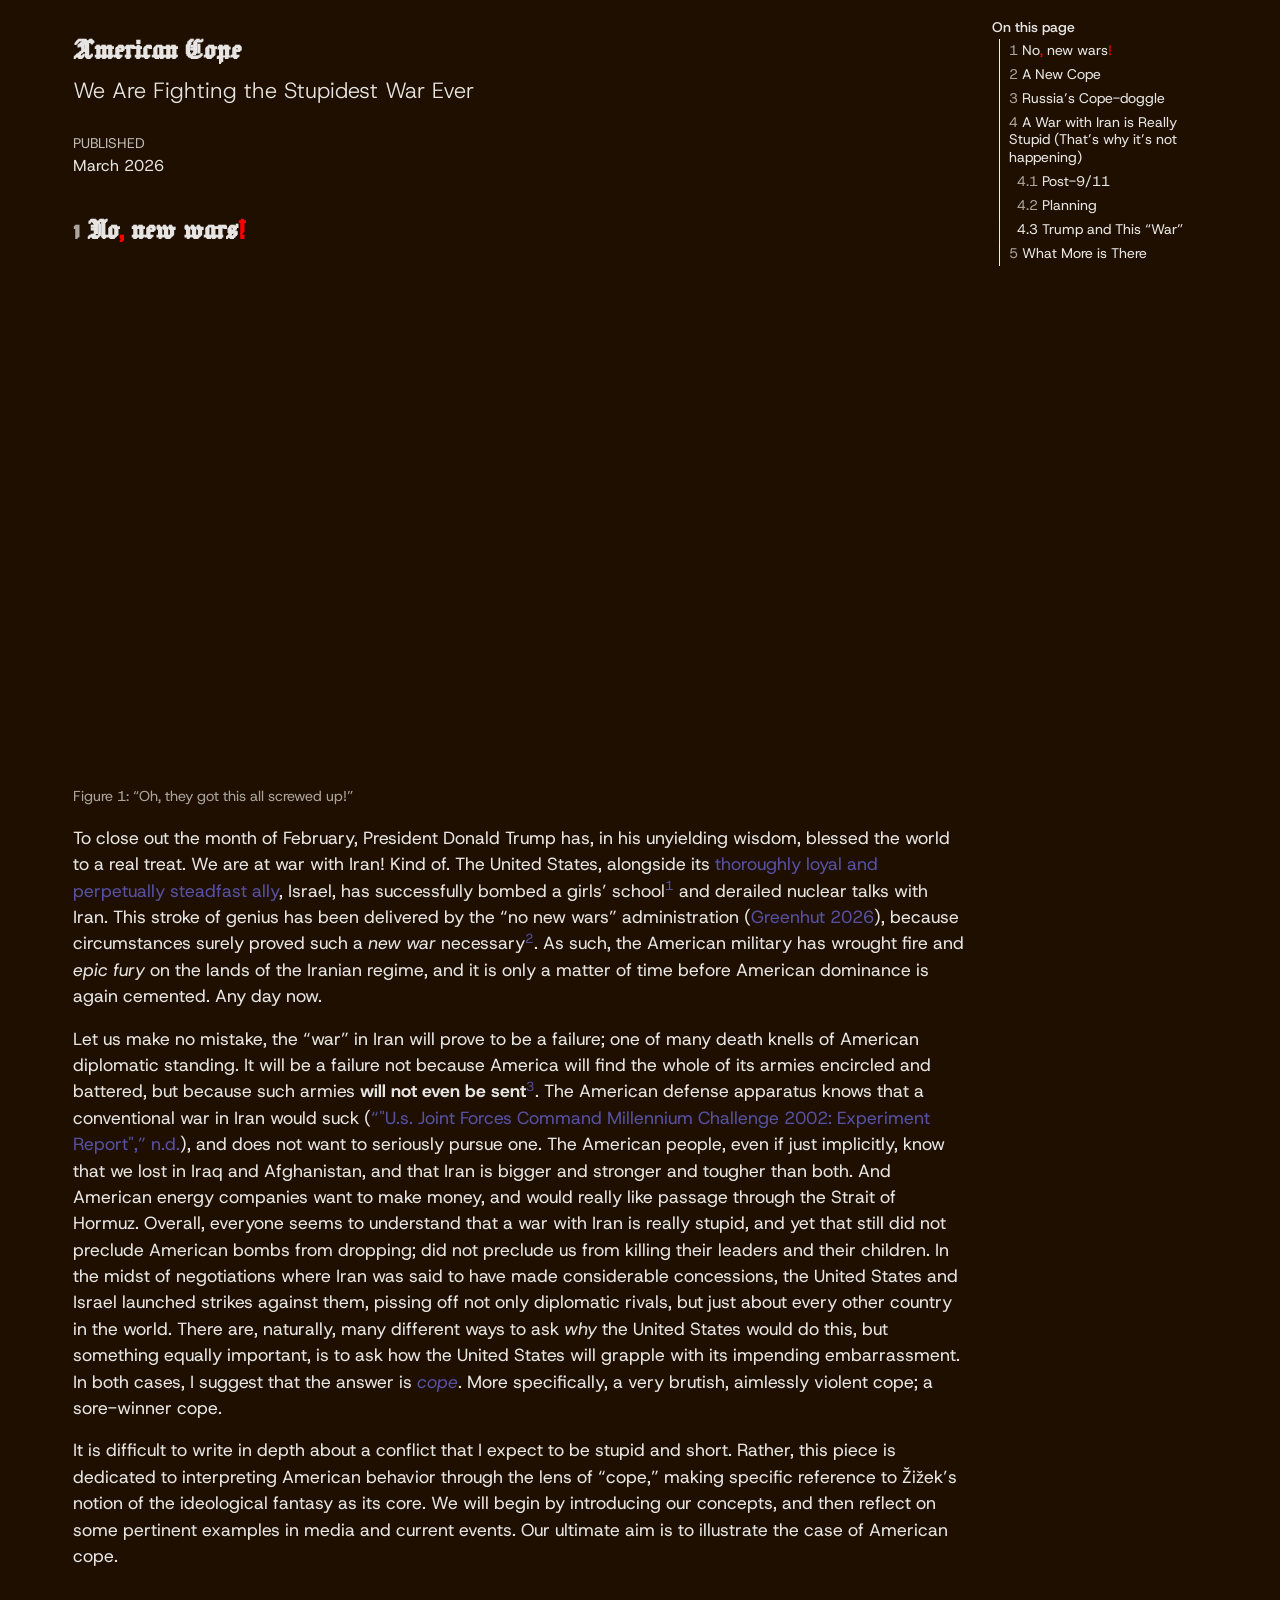
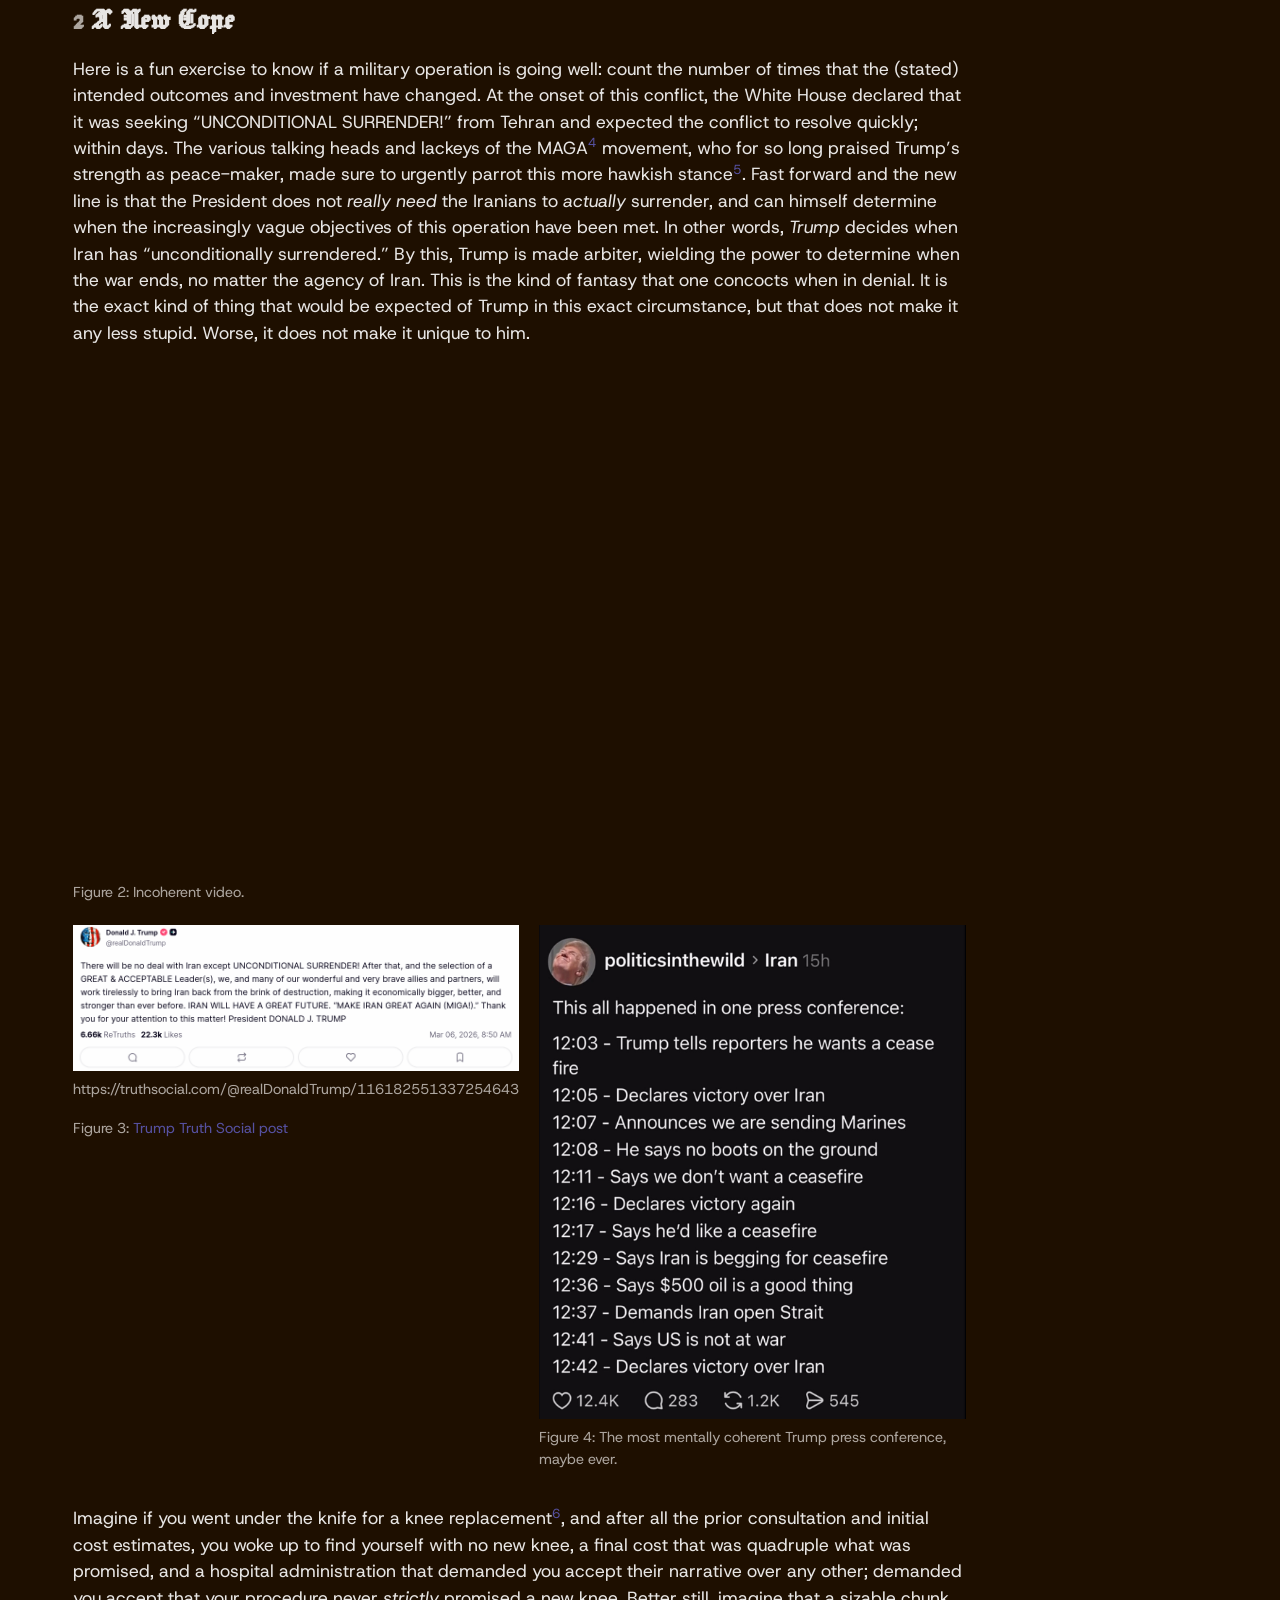
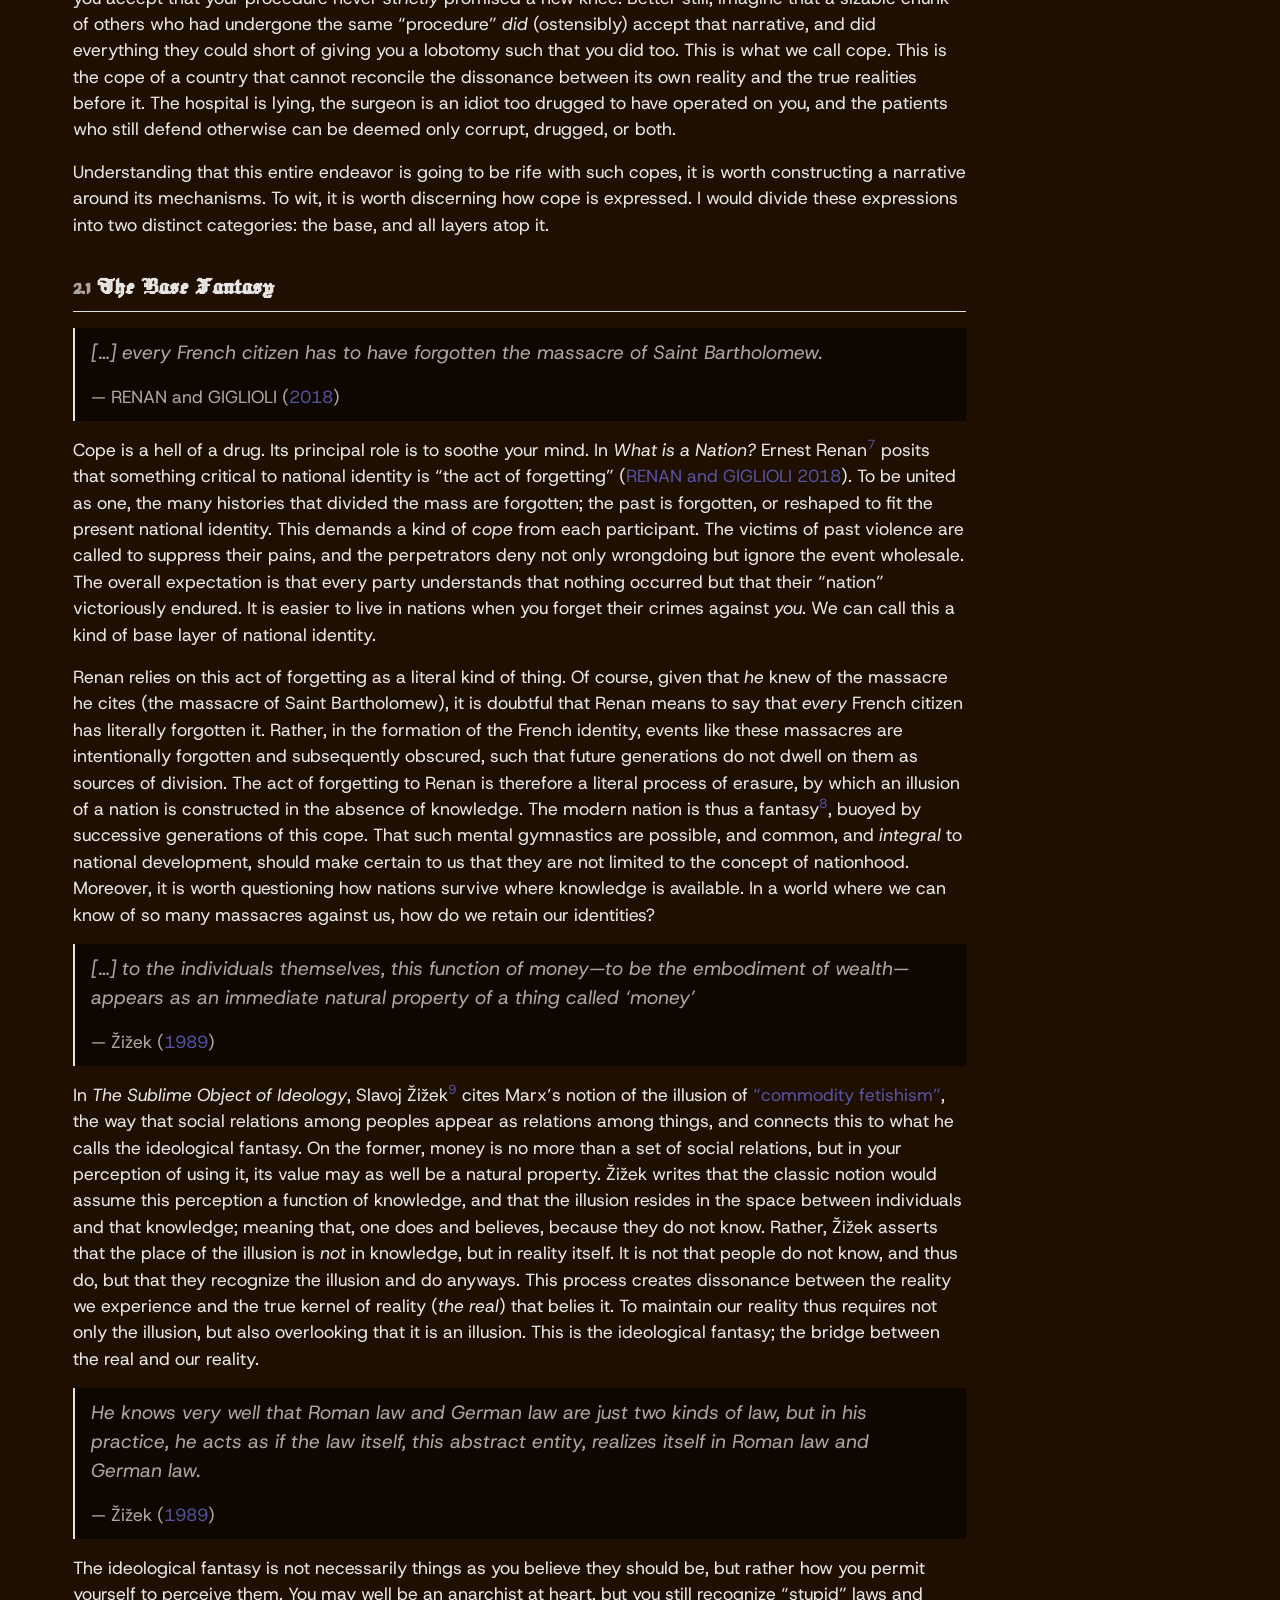
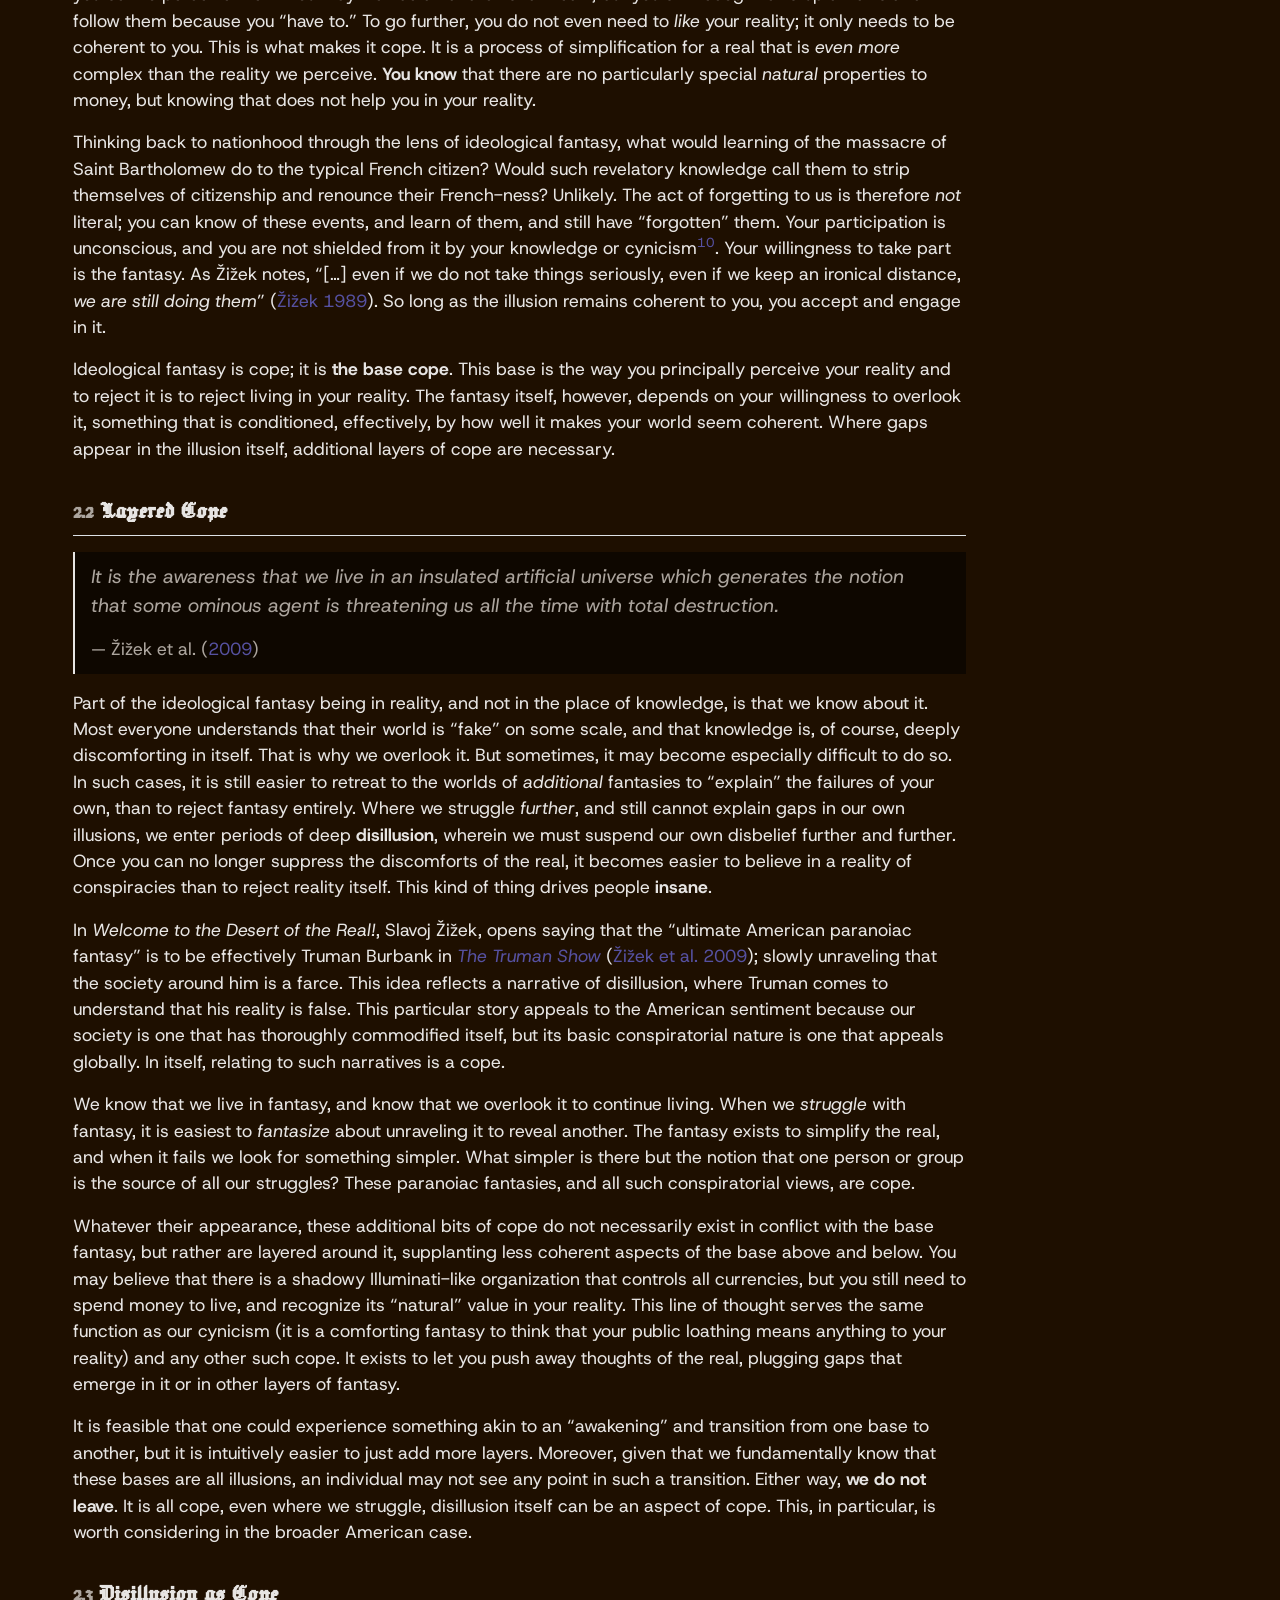
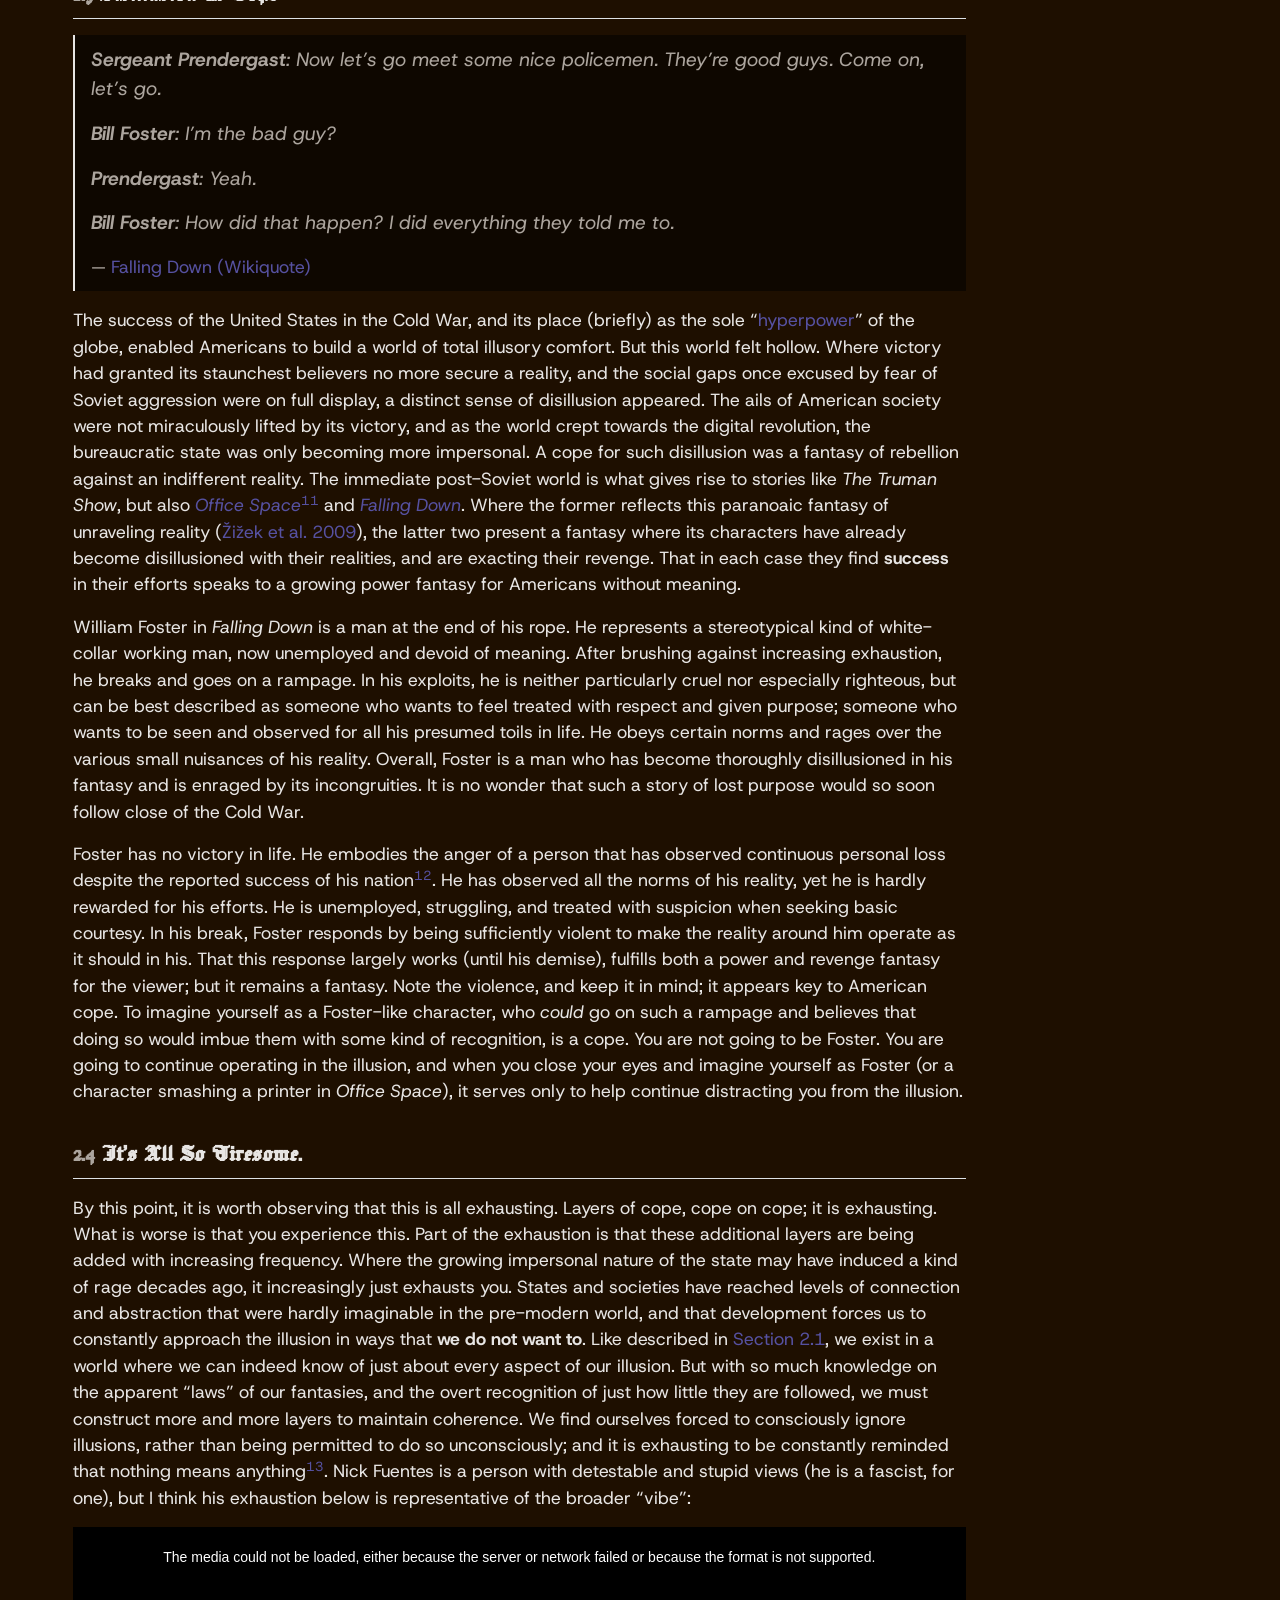
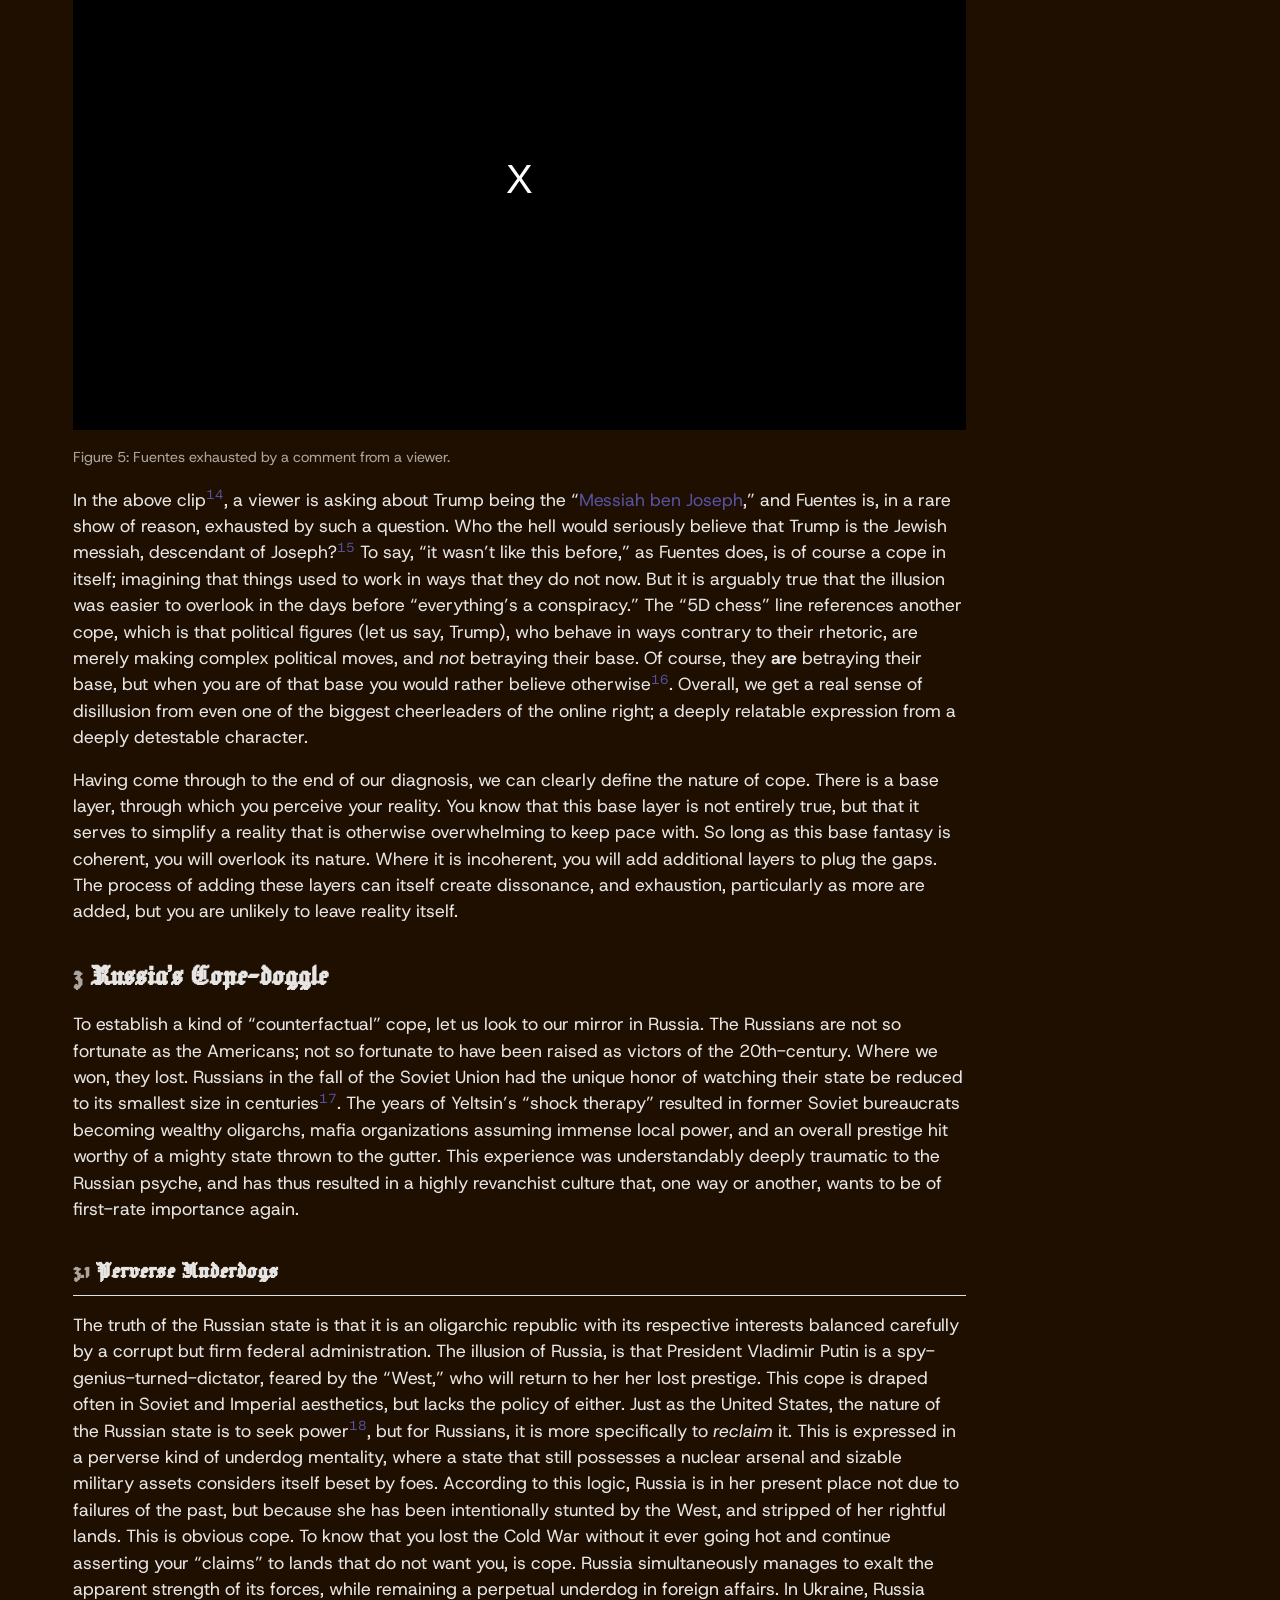
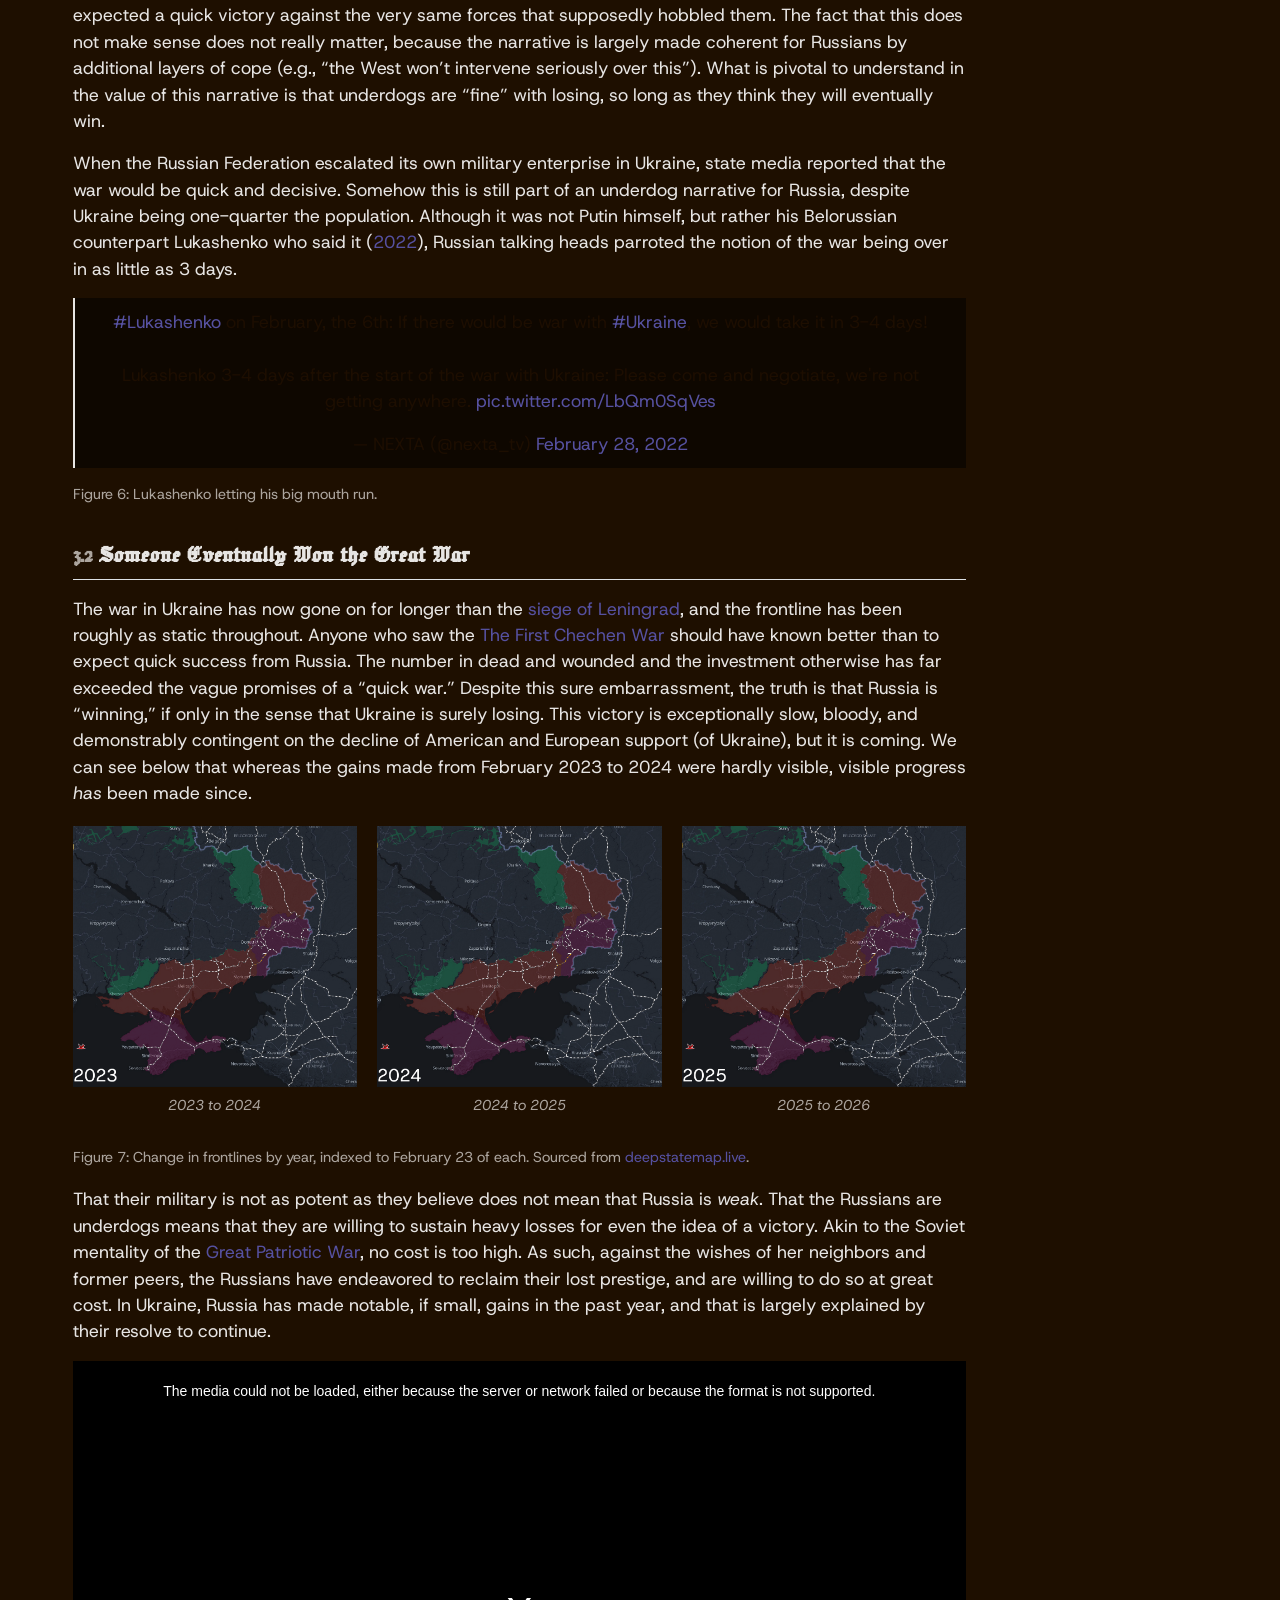
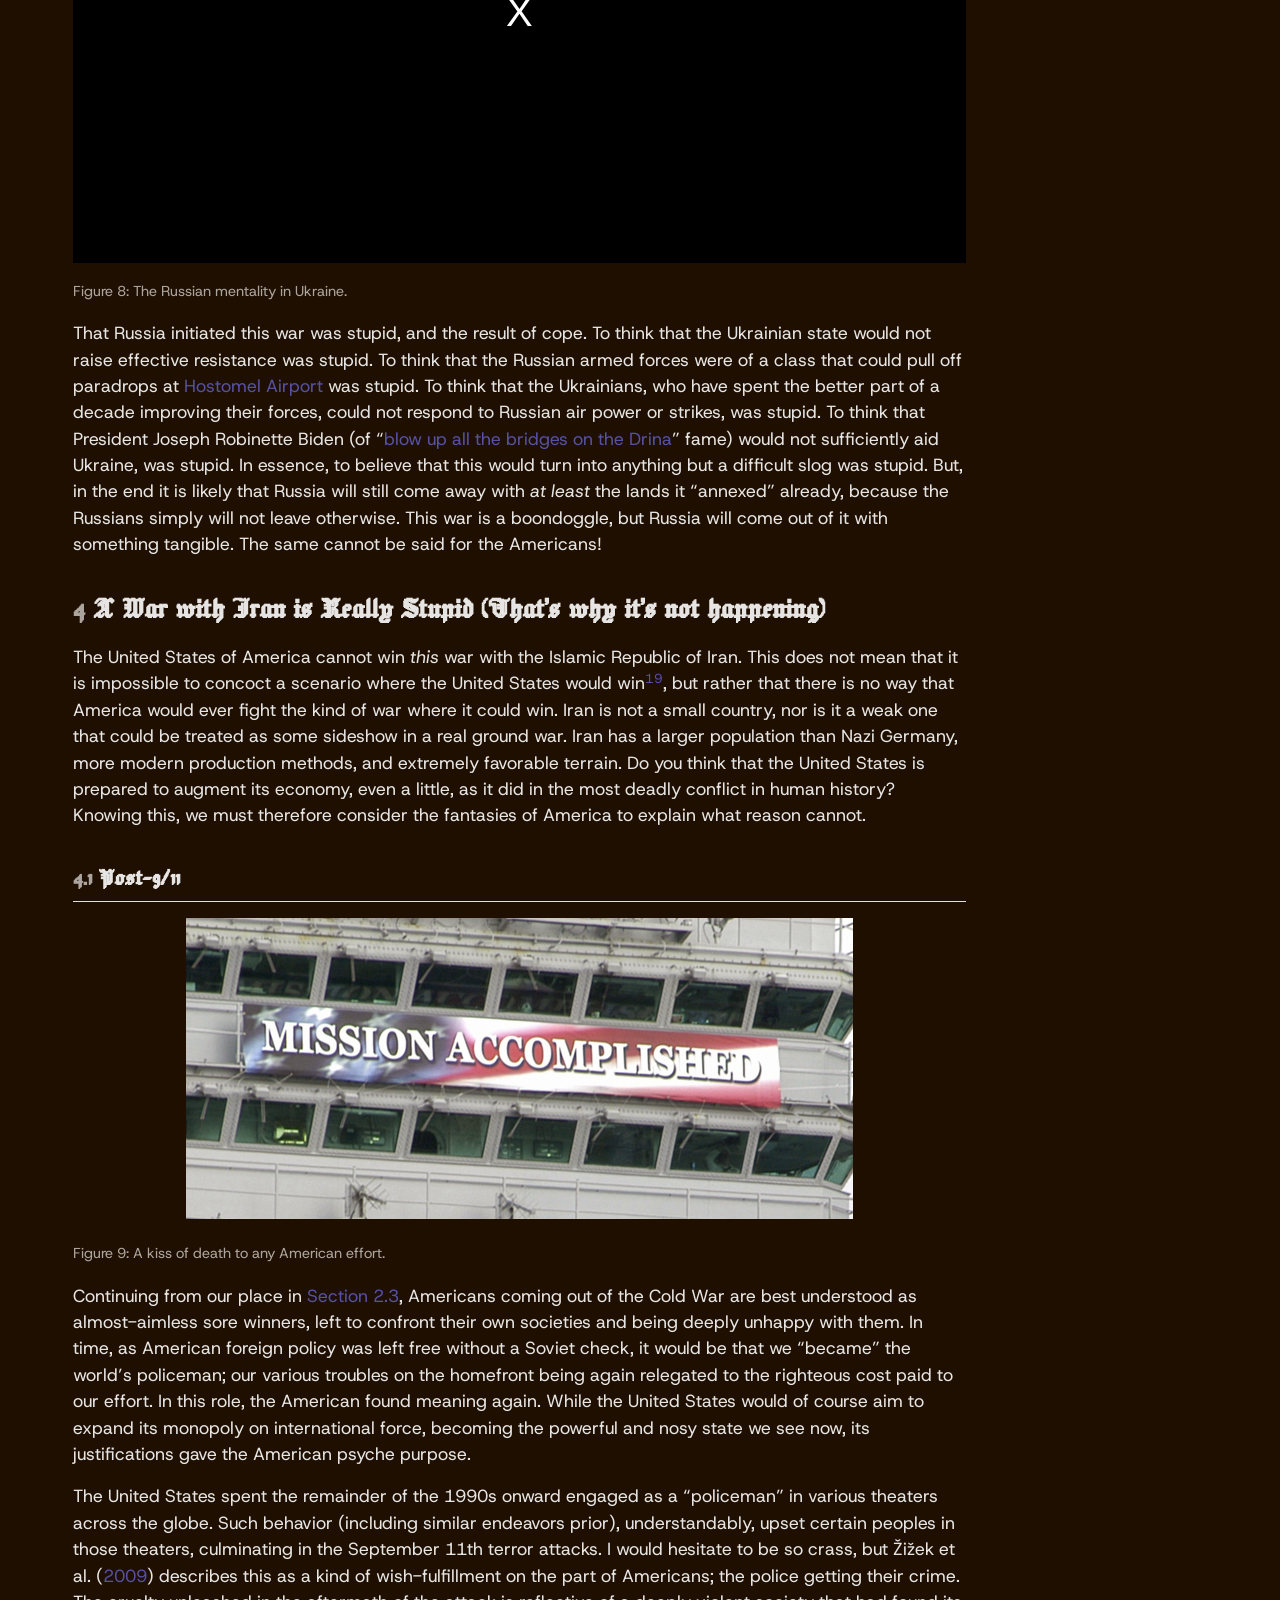
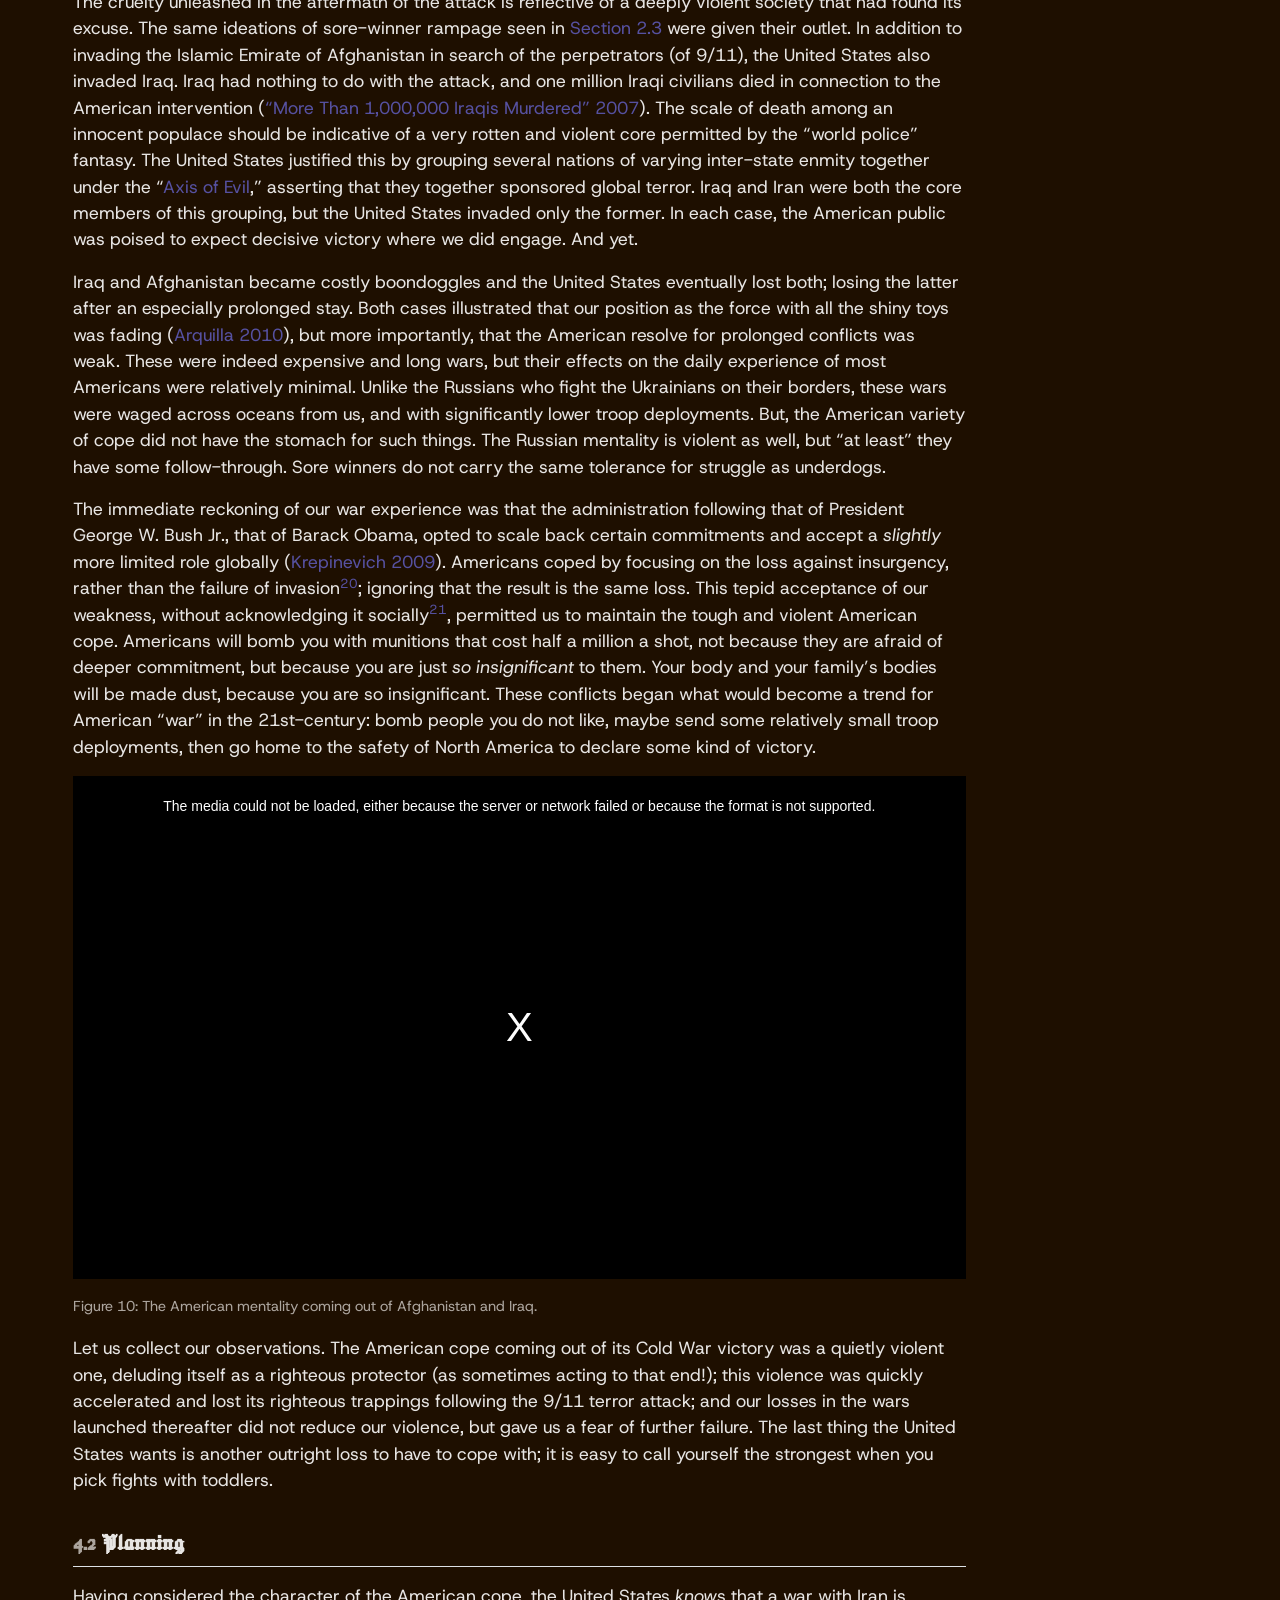
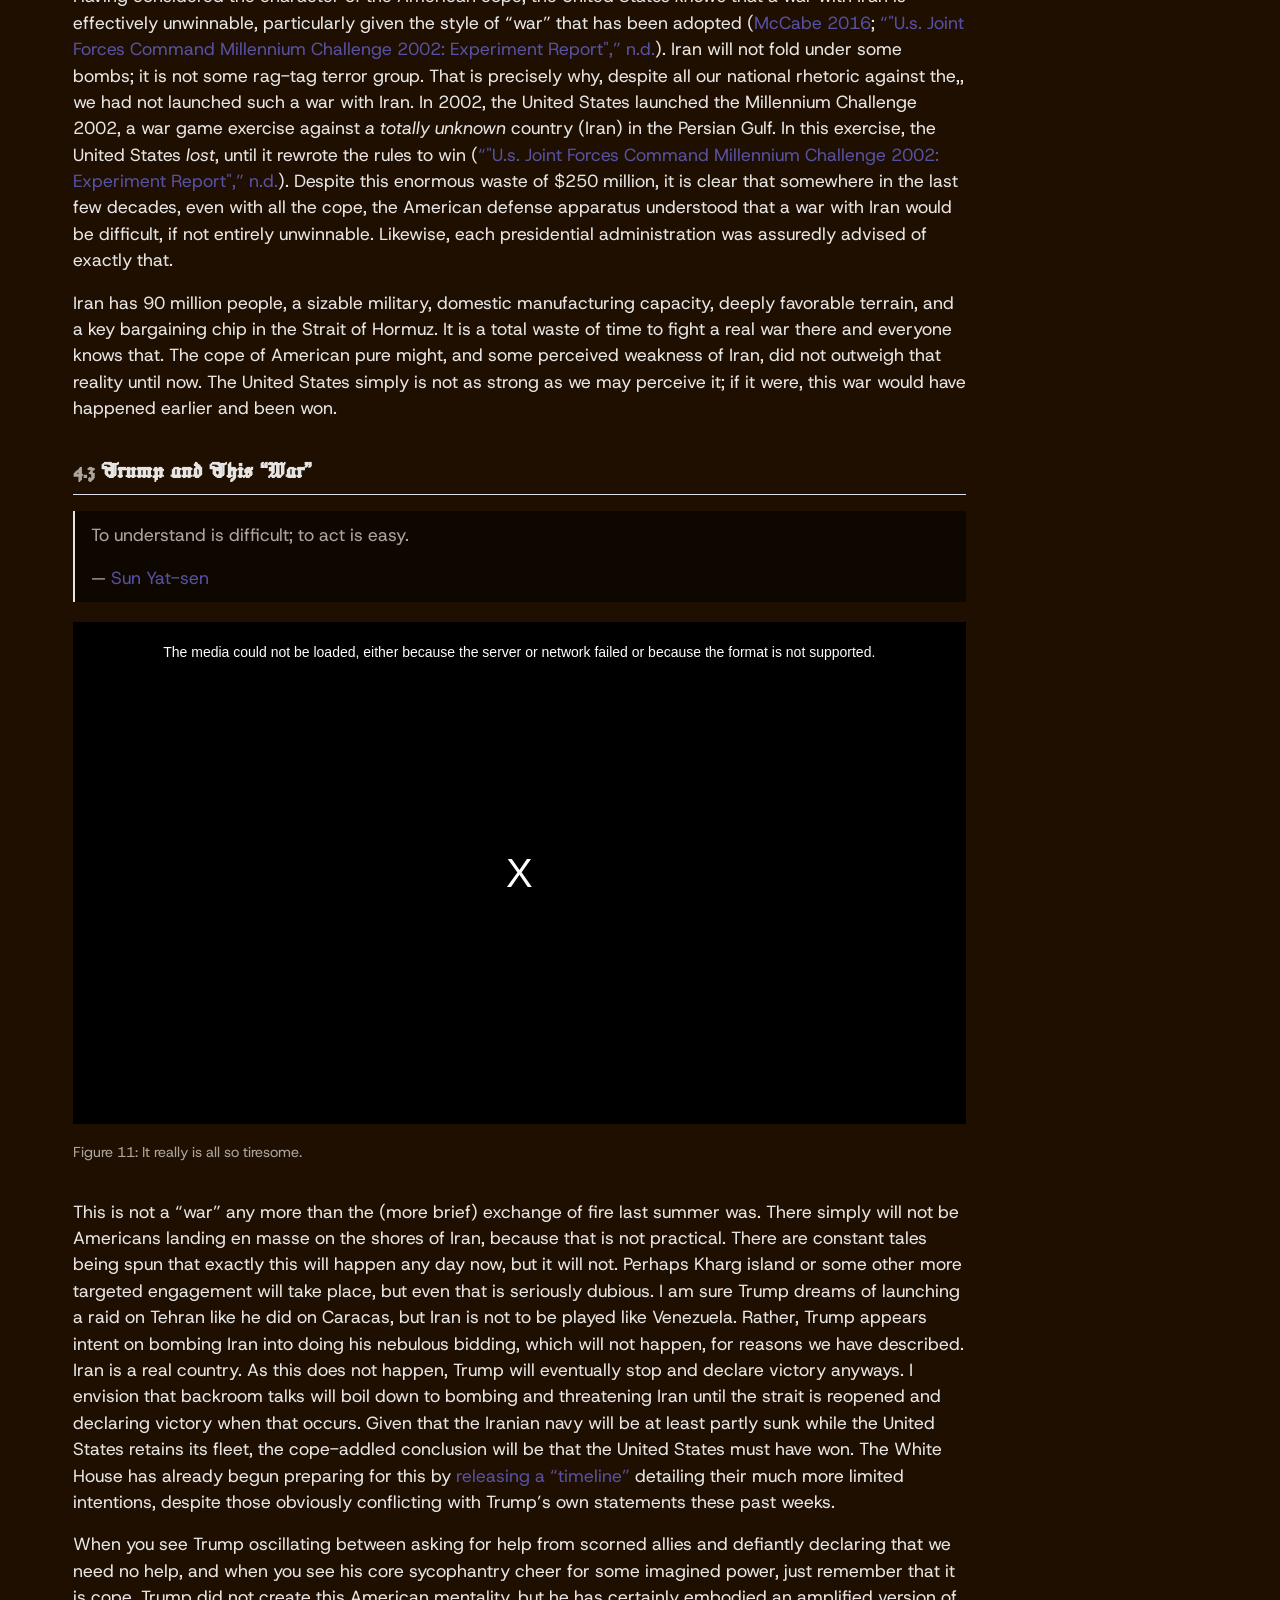
==== commit 85199ff5: "fixing crossrefs" ====
--- a/Hormuz.html
+++ b/Hormuz.html
@@ -209,9 +209,17 @@
 </figure>
 </div>
 </div>
-<div class="quarto-layout-cell" style="flex-basis: 50.0%;justify-content: center;">
-<p><a href="Notes/hormuz/Images/Meeting.png" class="lightbox" data-gallery="quarto-lightbox-gallery-2"><img src="Notes/hormuz/Images/Meeting.png" class="img-fluid"></a></p>
-<p>The most mentally coherent Trump press conference, maybe ever.</p>
+<div class="quarto-layout-cell" style="flex-basis: 50.0%;justify-content: flex-start;">
+<div id="fig-trumpconference" class="quarto-float quarto-figure quarto-figure-center anchored">
+<figure class="quarto-float quarto-float-fig figure">
+<div aria-describedby="fig-trumpconference-caption-0ceaefa1-69ba-4598-a22c-09a6ac19f8ca">
+<a href="Notes/hormuz/Images/Meeting.png" class="lightbox" data-gallery="quarto-lightbox-gallery-2" title="Figure&nbsp;4: The most mentally coherent Trump press conference, maybe ever."><img src="Notes/hormuz/Images/Meeting.png" class="img-fluid figure-img"></a>
+</div>
+<figcaption class="quarto-float-caption-bottom quarto-float-caption quarto-float-fig" id="fig-trumpconference-caption-0ceaefa1-69ba-4598-a22c-09a6ac19f8ca">
+Figure&nbsp;4: The most mentally coherent Trump press conference, maybe ever.
+</figcaption>
+</figure>
+</div>
 </div>
 </div>
 </div>
@@ -272,7 +280,7 @@
 <div class="quarto-video"><video id="video_shortcode_videojs_video1" class="video-js vjs-default-skin vjs-fluid" controls="" preload="auto" data-setup="{}" title=""><source src="Notes/hormuz/Images/fuent.mp4"></video></div>
 </div>
 <figcaption class="quarto-float-caption-bottom quarto-float-caption quarto-float-fig" id="fig-fuent-caption-0ceaefa1-69ba-4598-a22c-09a6ac19f8ca">
-Figure&nbsp;4: Fuentes exhausted by a comment from a viewer.
+Figure&nbsp;5: Fuentes exhausted by a comment from a viewer.
 </figcaption>
 </figure>
 </div>
@@ -290,10 +298,10 @@
 <div id="fig-lukatweet" class="quarto-float quarto-figure quarto-figure-center anchored">
 <figure class="quarto-float quarto-float-fig figure">
 <div aria-describedby="fig-lukatweet-caption-0ceaefa1-69ba-4598-a22c-09a6ac19f8ca">
-<p></p><div id="tweet-40528"></div><script>tweet={"url":"https:\/\/twitter.com\/nexta_tv\/status\/1498185064617762816","author_name":"NEXTA","author_url":"https:\/\/twitter.com\/nexta_tv","html":"\u003Cblockquote class=\"twitter-tweet\" align=\"center\"\u003E\u003Cp lang=\"en\" dir=\"ltr\"\u003E\u003Ca href=\"https:\/\/twitter.com\/hashtag\/Lukashenko?src=hash&amp;ref_src=twsrc%5Etfw\"\u003E#Lukashenko\u003C\/a\u003E on February, the 6th: If there would be war with \u003Ca href=\"https:\/\/twitter.com\/hashtag\/Ukraine?src=hash&amp;ref_src=twsrc%5Etfw\"\u003E#Ukraine\u003C\/a\u003E, we would take it in 3-4 days!\u003Cbr\u003E\u003Cbr\u003ELukashenko 3-4 days after the start of the war with Ukraine: Please come and negotiate, we&#39;re not getting anywhere. \u003Ca href=\"https:\/\/t.co\/LbQm0SqVes\"\u003Epic.twitter.com\/LbQm0SqVes\u003C\/a\u003E\u003C\/p\u003E&mdash; NEXTA (@nexta_tv) \u003Ca href=\"https:\/\/twitter.com\/nexta_tv\/status\/1498185064617762816?ref_src=twsrc%5Etfw\"\u003EFebruary 28, 2022\u003C\/a\u003E\u003C\/blockquote\u003E\n\u003Cscript async src=\"https:\/\/platform.twitter.com\/widgets.js\" charset=\"utf-8\"\u003E\u003C\/script\u003E\n\n","width":550,"height":null,"type":"rich","cache_age":"3153600000","provider_name":"Twitter","provider_url":"https:\/\/twitter.com","version":"1.0"};document.getElementById("tweet-40528").innerHTML = tweet["html"];</script><p></p>
+<p></p><div id="tweet-93785"></div><script>tweet={"url":"https:\/\/twitter.com\/nexta_tv\/status\/1498185064617762816","author_name":"NEXTA","author_url":"https:\/\/twitter.com\/nexta_tv","html":"\u003Cblockquote class=\"twitter-tweet\" align=\"center\"\u003E\u003Cp lang=\"en\" dir=\"ltr\"\u003E\u003Ca href=\"https:\/\/twitter.com\/hashtag\/Lukashenko?src=hash&amp;ref_src=twsrc%5Etfw\"\u003E#Lukashenko\u003C\/a\u003E on February, the 6th: If there would be war with \u003Ca href=\"https:\/\/twitter.com\/hashtag\/Ukraine?src=hash&amp;ref_src=twsrc%5Etfw\"\u003E#Ukraine\u003C\/a\u003E, we would take it in 3-4 days!\u003Cbr\u003E\u003Cbr\u003ELukashenko 3-4 days after the start of the war with Ukraine: Please come and negotiate, we&#39;re not getting anywhere. \u003Ca href=\"https:\/\/t.co\/LbQm0SqVes\"\u003Epic.twitter.com\/LbQm0SqVes\u003C\/a\u003E\u003C\/p\u003E&mdash; NEXTA (@nexta_tv) \u003Ca href=\"https:\/\/twitter.com\/nexta_tv\/status\/1498185064617762816?ref_src=twsrc%5Etfw\"\u003EFebruary 28, 2022\u003C\/a\u003E\u003C\/blockquote\u003E\n\u003Cscript async src=\"https:\/\/platform.twitter.com\/widgets.js\" charset=\"utf-8\"\u003E\u003C\/script\u003E\n\n","width":550,"height":null,"type":"rich","cache_age":"3153600000","provider_name":"Twitter","provider_url":"https:\/\/twitter.com","version":"1.0"};document.getElementById("tweet-93785").innerHTML = tweet["html"];</script><p></p>
 </div>
 <figcaption class="quarto-float-caption-bottom quarto-float-caption quarto-float-fig" id="fig-lukatweet-caption-0ceaefa1-69ba-4598-a22c-09a6ac19f8ca">
-Figure&nbsp;5: Lukashenko letting his big mouth run.
+Figure&nbsp;6: Lukashenko letting his big mouth run.
 </figcaption>
 </figure>
 </div>
@@ -332,7 +340,7 @@
 </div>
 </div>
 <figcaption class="quarto-float-caption-bottom quarto-float-caption quarto-float-fig" id="fig-frontlines-caption-0ceaefa1-69ba-4598-a22c-09a6ac19f8ca">
-Figure&nbsp;6: Change in frontlines by year, indexed to February 23 of each. Sourced from <a href="https://deepstatemap.live">deepstatemap.live</a>.
+Figure&nbsp;7: Change in frontlines by year, indexed to February 23 of each. Sourced from <a href="https://deepstatemap.live">deepstatemap.live</a>.
 </figcaption>
 </figure>
 </div>
@@ -343,7 +351,7 @@
 <div class="quarto-video"><video id="video_shortcode_videojs_video2" class="video-js vjs-default-skin vjs-fluid" controls="" preload="auto" data-setup="{}" title=""><source src="Notes/hormuz/Images/Something.mp4"></video></div>
 </div>
 <figcaption class="quarto-float-caption-bottom quarto-float-caption quarto-float-fig" id="fig-denzel-caption-0ceaefa1-69ba-4598-a22c-09a6ac19f8ca">
-Figure&nbsp;7: The Russian mentality in Ukraine.
+Figure&nbsp;8: The Russian mentality in Ukraine.
 </figcaption>
 </figure>
 </div>
@@ -355,7 +363,16 @@
 <p>The United States of America cannot win <em>this</em> war with the Islamic Republic of Iran. This does not mean that it is impossible to concoct a scenario where the United States would win<a href="#fn19" class="footnote-ref" id="fnref19" role="doc-noteref"><sup>19</sup></a>, but rather that there is no way that America would ever fight the kind of war where it could win. Iran is not a small country, nor is it a weak one that could be treated as some sideshow in a real ground war. Iran has a larger population than Nazi Germany, more modern production methods, and extremely favorable terrain. Do you think that the United States is prepared to augment its economy, even a little, as it did in the most deadly conflict in human history? Knowing this, we must therefore consider the fantasies of America to explain what reason cannot.</p>
 <section id="post-911" class="level2" data-number="4.1">
 <h2 data-number="4.1" class="anchored" data-anchor-id="post-911"><span class="header-section-number">4.1</span> Post-9/11</h2>
-<p><a href="https://en.wikipedia.org/wiki/Mission_Accomplished_speech#/media/File:Mission_Accomplished_banner_on_the_USS_Abraham_Lincoln_(CVN-72)_(1).jpg"><img src="Notes/images/clipboard-1311101698.png" class="img-fluid"></a></p>
+<div id="fig-accomplished" class="quarto-float quarto-figure quarto-figure-center anchored">
+<figure class="quarto-float quarto-float-fig figure">
+<div aria-describedby="fig-accomplished-caption-0ceaefa1-69ba-4598-a22c-09a6ac19f8ca">
+<p><a href="https://en.wikipedia.org/wiki/Mission_Accomplished_speech#/media/File:Mission_Accomplished_banner_on_the_USS_Abraham_Lincoln_(CVN-72)_(1).jpg"><span class="lightbox" data-gallery="quarto-lightbox-gallery-6"><img src="Notes/images/clipboard-1311101698.png" class="img-fluid figure-img"></span></a></p>
+</div>
+<figcaption class="quarto-float-caption-bottom quarto-float-caption quarto-float-fig" id="fig-accomplished-caption-0ceaefa1-69ba-4598-a22c-09a6ac19f8ca">
+Figure&nbsp;9: A kiss of death to any American effort.
+</figcaption>
+</figure>
+</div>
 <p>Continuing from our place in <a href="#sec-Foster" class="quarto-xref">Section&nbsp;2.3</a>, Americans coming out of the Cold War are best understood as almost-aimless sore winners, left to confront their own societies and being deeply unhappy with them. In time, as American foreign policy was left free without a Soviet check, it would be that we “became” the world’s policeman; our various troubles on the homefront being again relegated to the righteous cost paid to our effort. In this role, the American found meaning again. While the United States would of course aim to expand its monopoly on international force, becoming the powerful and nosy state we see now, its justifications gave the American psyche purpose.</p>
 <p>The United States spent the remainder of the 1990s onward engaged as a “policeman” in various theaters across the globe. Such behavior (including similar endeavors prior), understandably, upset certain peoples in those theaters, culminating in the September 11th terror attacks. I would hesitate to be so crass, but <span class="citation" data-cites="desert">Žižek et al. (<a href="#ref-desert" role="doc-biblioref">2009</a>)</span> describes this as a kind of wish-fulfillment on the part of Americans; the police getting their crime. The cruelty unleashed in the aftermath of the attack is reflective of a deeply violent society that had found its excuse. The same ideations of sore-winner rampage seen in <a href="#sec-Foster" class="quarto-xref">Section&nbsp;2.3</a> were given their outlet. In addition to invading the Islamic Emirate of Afghanistan in search of the perpetrators (of 9/11), the United States also invaded Iraq. Iraq had nothing to do with the attack, and one million Iraqi civilians died in connection to the American intervention <span class="citation" data-cites="orb">(<a href="#ref-orb" role="doc-biblioref"><span>“More Than 1,000,000 Iraqis Murdered”</span> 2007</a>)</span>. The scale of death among an innocent populace should be indicative of a very rotten and violent core permitted by the “world police” fantasy. The United States justified this by grouping several nations of varying inter-state enmity together under the “<a href="https://en.wikipedia.org/wiki/Axis_of_evil">Axis of Evil</a>,” asserting that they together sponsored global terror. Iraq and Iran were both the core members of this grouping, but the United States invaded only the former. In each case, the American public was poised to expect decisive victory where we did engage. And yet.</p>
 <p>Iraq and Afghanistan became costly boondoggles and the United States eventually lost both; losing the latter after an especially prolonged stay. Both cases illustrated that our position as the force with all the shiny toys was fading <span class="citation" data-cites="fp2010">(<a href="#ref-fp2010" role="doc-biblioref">Arquilla 2010</a>)</span>, but more importantly, that the American resolve for prolonged conflicts was weak. These were indeed expensive and long wars, but their effects on the daily experience of most Americans were relatively minimal. Unlike the Russians who fight the Ukrainians on their borders, these wars were waged across oceans from us, and with significantly lower troop deployments. But, the American variety of cope did not have the stomach for such things. The Russian mentality is violent as well, but “at least” they have some follow-through. Sore winners do not carry the same tolerance for struggle as underdogs.</p>
@@ -366,7 +383,7 @@
 <div class="quarto-video"><video id="video_shortcode_videojs_video3" class="video-js vjs-default-skin vjs-fluid" controls="" preload="auto" data-setup="{}" title=""><source src="Notes/hormuz/Images/weDontLoseCope.mp4"></video></div>
 </div>
 <figcaption class="quarto-float-caption-bottom quarto-float-caption quarto-float-fig" id="fig-mentality-caption-0ceaefa1-69ba-4598-a22c-09a6ac19f8ca">
-Figure&nbsp;8: The American mentality coming out of Afghanistan and Iraq.
+Figure&nbsp;10: The American mentality coming out of Afghanistan and Iraq.
 </figcaption>
 </figure>
 </div>
@@ -396,7 +413,7 @@
 <div class="quarto-video"><video id="video_shortcode_videojs_video4" class="video-js vjs-default-skin vjs-fluid" controls="" preload="auto" data-setup="{}" title=""><source src="Notes/hormuz/Images/Bush.mov"></video></div>
 </div>
 <figcaption class="quarto-float-caption-bottom quarto-float-caption quarto-float-fig" id="fig-myflow-caption-0ceaefa1-69ba-4598-a22c-09a6ac19f8ca">
-Figure&nbsp;9: It really is all so tiresome.
+Figure&nbsp;11: It really is all so tiresome.
 </figcaption>
 </figure>
 </div>
@@ -410,7 +427,7 @@
 <section id="what-more-is-there" class="level1" data-number="5">
 <h1 data-number="5"><span class="header-section-number">5</span> What More is There</h1>
 <p>Broadly, this war reflects a violent nation that desperately wishes to believe itself a still uniquely powerful and feared one when instead it is increasingly derided for its poor behavior on the world stage. Of course, this nation, the United States, is still unbelievably powerful. That is why America remains safe enough geopolitically to <em>get</em> to act so poorly. America holds both the capacity to do stupid things, and experiences a lack of consequence such that its only limit is what it thinks it could cope its way around. We are sore winners, thirty years on from our apex. Trump knows he needs help but would sooner die than admit it, and his base knows this is stupid, but wishes it was not. We are hiding our casualty counts. What is real is that this war further erodes our standing with our partners and only serves to make us despised. The American decline will only continue<a href="#fn22" class="footnote-ref" id="fnref22" role="doc-noteref"><sup>22</sup></a> because our mentality precludes us from acting sanely.</p>
-<p>American cope is, at its base level, a deeply violent mentality arising from being sore-winners of the Cold War with incongruent notions of the violence wrought on them and the violence they have unleashed on the world. At the same time, this perception is scared by the implicit knowledge of our embarrassments in Iraq and Afghanistan, and therefore often manifests itself in expensive bombs and bluster rather than expensive deployments. Given the American position geopolitically, it is unlikely that she will need to drop this act particularly soon. We will just keep pissing other people off and retreating to North America. I give the war in Ukraine another couple of months to a year before some kind of settlement; either “ending” it or just offering a robust ceasefire. I give the war with Iran until the end of March until Trump really starts to back out; there probably will be some fallout for some time after. Russia will get something out of their war, and the United States will not. Maybe that is just cope too.</p>
+<p>American cope is, at its base level, a deeply violent mentality arising from being sore-winners of the Cold War with incongruent notions of the violence wrought on them and the violence they have unleashed on the world. At the same time, this perception is scared by the implicit knowledge of our embarrassments in Iraq and Afghanistan, and therefore often manifests itself in expensive bombs and bluster rather than expensive deployments. Given the American position geopolitically, it is unlikely that she will need to drop this act particularly soon. We will just keep pissing other people off and retreating to North America. I give the war in Ukraine another couple of months to a year before some kind of settlement; either “ending” it or just offering a robust ceasefire. I give the war with Iran until the end of March until Trump really starts to back out; there probably will be some fallout for some time after. Alternatively, this mess may drag on in its current state for longer, should Iran refuse to open the strait<a href="#fn23" class="footnote-ref" id="fnref23" role="doc-noteref"><sup>23</sup></a>. Ultimately, Russia will get something out of their war, and the United States will not. Maybe that is just cope too.</p>
 
 
 
@@ -473,6 +490,7 @@
 <li id="fn20"><p>“We didn’t lose the war, bro, we just stopped being willing to keep our troops there forever to fight insurgents.” Interesting, so, the other side was able to fight you until you gave up?<a href="#fnref20" class="footnote-back" role="doc-backlink">↩︎</a></p></li>
 <li id="fn21"><p>There are many “anti-war” types, who are really just afraid of loss, rather than holding genuine humanitarian convictions. Neoconservatism would still control the right if we didn’t lose those two wars.<a href="#fnref21" class="footnote-back" role="doc-backlink">↩︎</a></p></li>
 <li id="fn22"><p>See also:<img src="Notes/hormuz/Images/seeAlso2.png" class="img-fluid"><a href="#fnref22" class="footnote-back" role="doc-backlink">↩︎</a></p></li>
+<li id="fn23"><p>It looks like Trump’s <a href="https://www.theguardian.com/world/2026/mar/22/iran-donald-trump-48-hours-open-hormuz-strait">ultimatums</a> on the state of the strait <a href="https://apnews.com/live/iran-war-israel-trump-03-26-2026">mean nothing</a>, but other countries are surely pressuring Iran too.<a href="#fnref23" class="footnote-back" role="doc-backlink">↩︎</a></p></li>
 </ol>
 </section></div></main> <!-- /main -->
 <script id="quarto-html-after-body" type="application/javascript">
